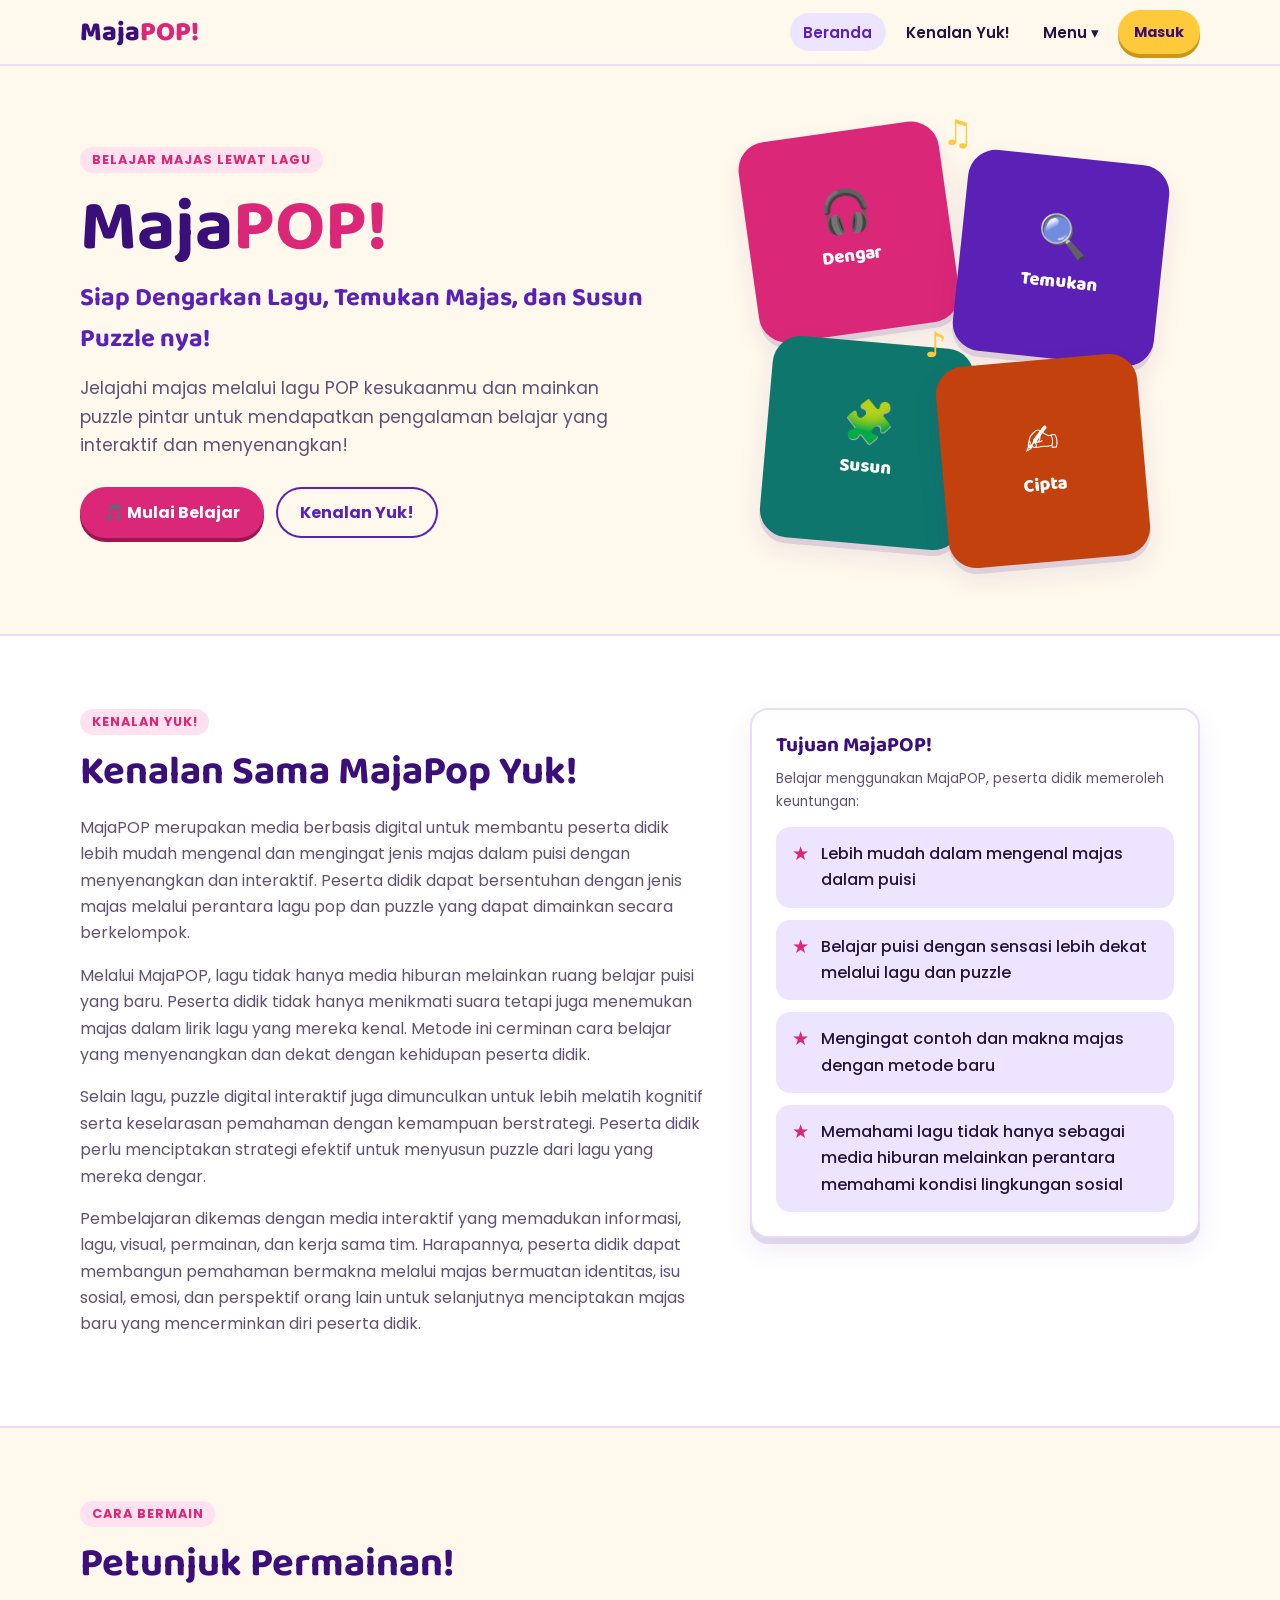
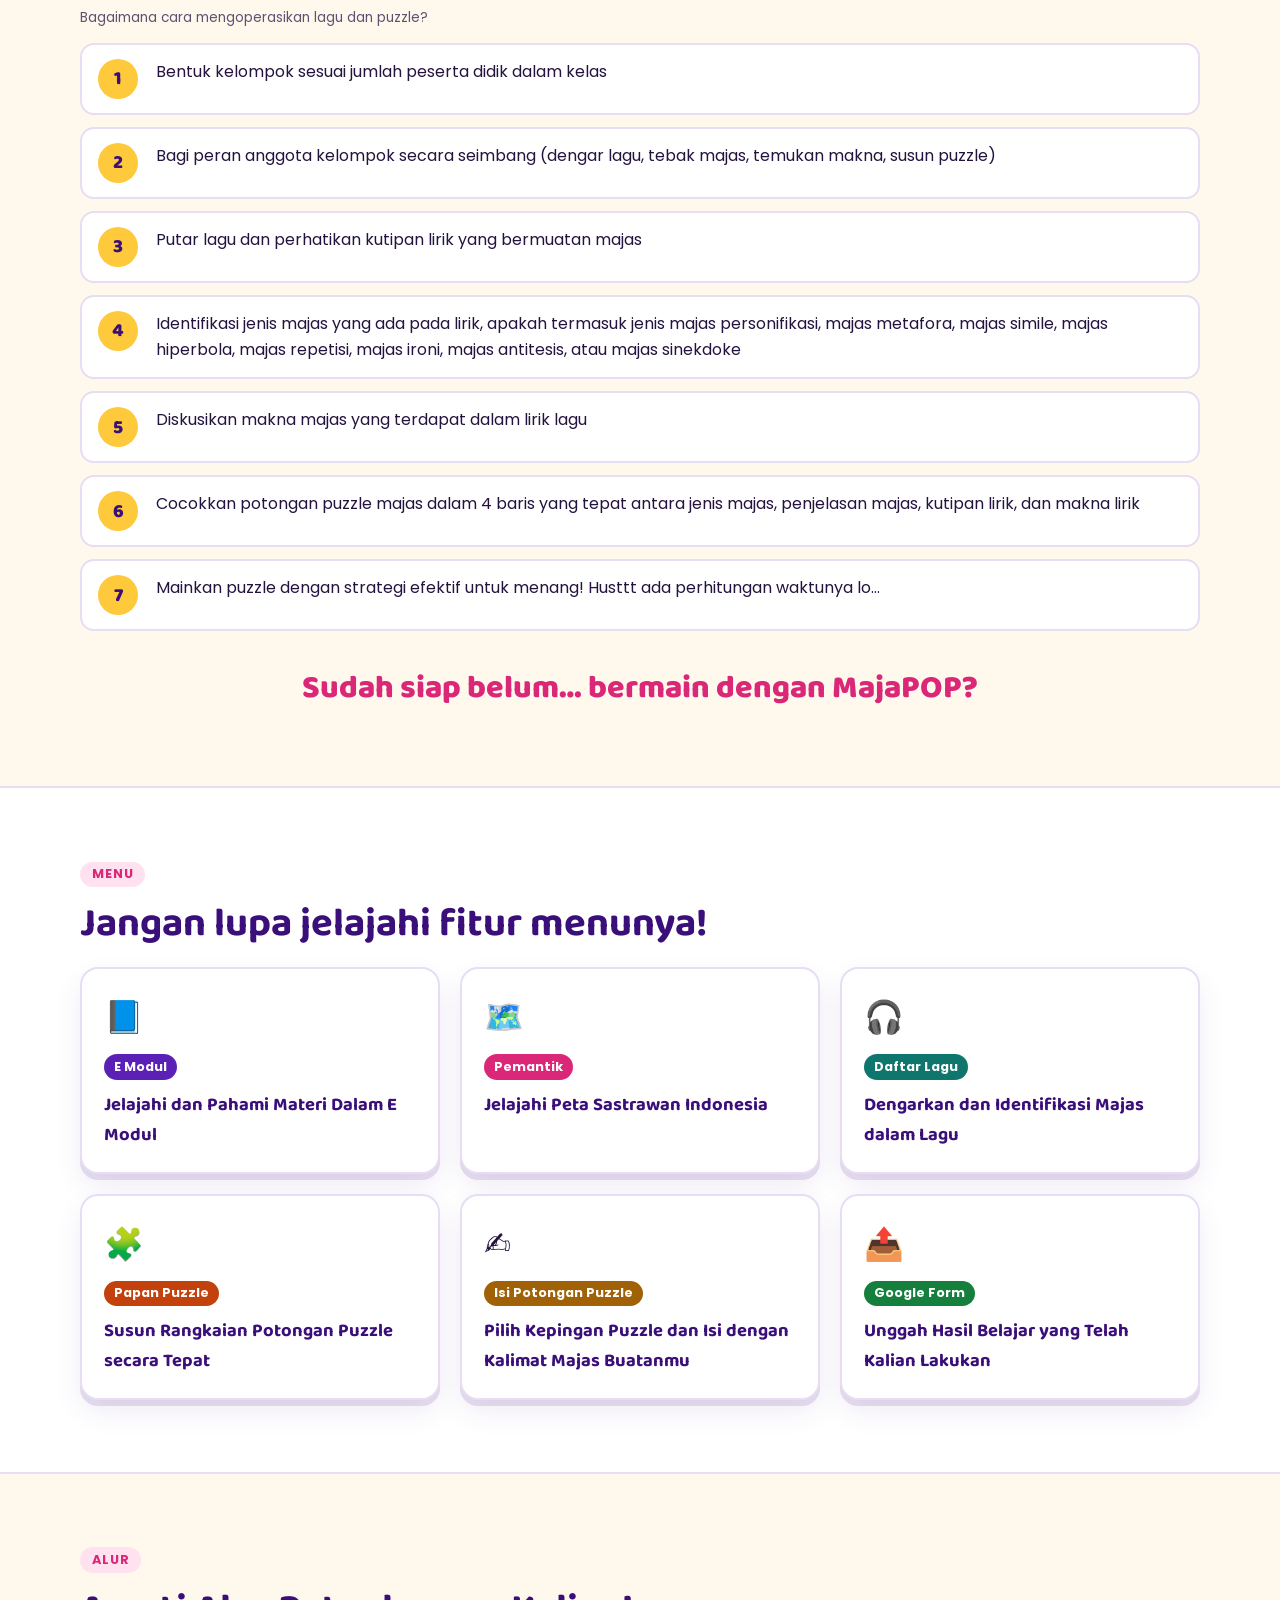
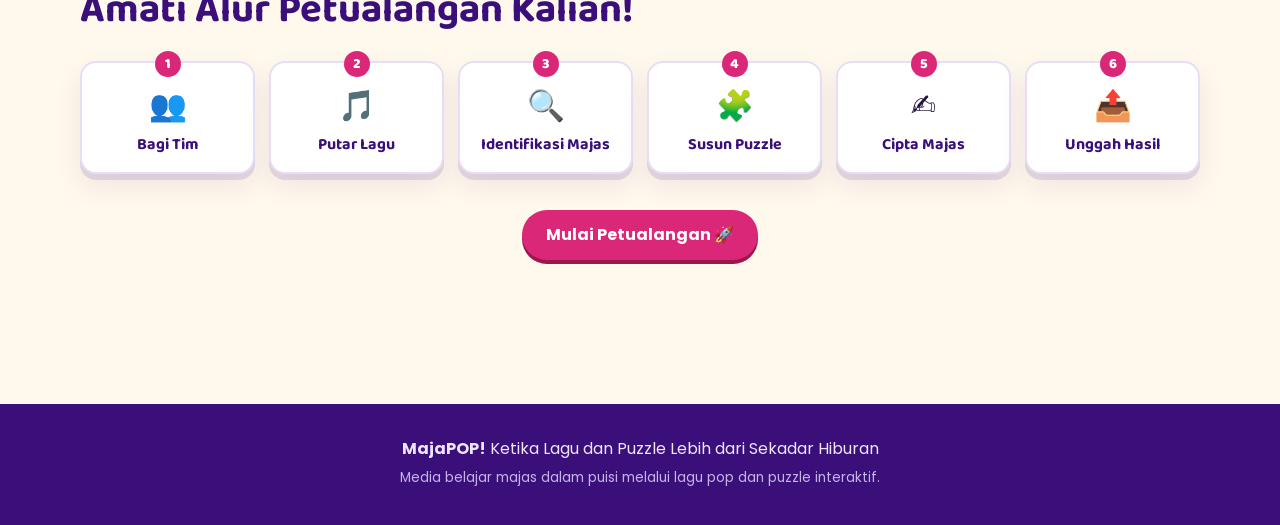
==== index.html @ e4c0ed16 "MajaPOP! – web pembelajaran majas Web statis untuk belajar majas lewat lagu pop dan puzzle: bagi tim" ====
<!doctype html>
<html lang="id">
<head>
  <meta charset="utf-8">
  <meta name="viewport" content="width=device-width, initial-scale=1, viewport-fit=cover">
  <link rel="icon" type="image/png" href="icons/icon-192.png">
  <link rel="manifest" href="manifest.webmanifest">
  <meta name="theme-color" content="#FFF8EC">
  <link rel="apple-touch-icon" href="icons/apple-touch-icon.png">
  <meta name="apple-mobile-web-app-capable" content="yes">
  <meta name="mobile-web-app-capable" content="yes">
  <meta name="apple-mobile-web-app-title" content="MajaPOP!">
  <title>MajaPOP! – Ketika Lagu dan Puzzle Lebih dari Sekadar Hiburan</title>
  <meta name="description" content="Jelajahi majas melalui lagu POP kesukaanmu dan mainkan puzzle pintar.">
  <link rel="preconnect" href="https://fonts.googleapis.com">
  <link rel="preconnect" href="https://fonts.gstatic.com" crossorigin>
  <link href="https://fonts.googleapis.com/css2?family=Baloo+2:wght@600;700;800&family=Poppins:ital,wght@0,400;0,500;0,600;0,700;1,500&display=swap" rel="stylesheet">
  <link rel="stylesheet" href="css/style.css">
</head>
<body>
  <header id="site-header"></header>

  <main>
    <!-- Beranda / hero -->
    <section class="hero">
      <div class="container hero-grid">
        <div>
          <span class="label-atas">Belajar Majas Lewat Lagu</span>
          <h1>Maja<span>POP!</span></h1>
          <p class="tagline">Siap Dengarkan Lagu, Temukan Majas, dan Susun Puzzle nya!</p>
          <p class="lead">Jelajahi majas melalui lagu POP kesukaanmu dan mainkan puzzle pintar untuk mendapatkan pengalaman belajar yang interaktif dan menyenangkan!</p>
          <div class="aksi">
            <a class="btn" href="masuk.html">🎵 Mulai Belajar</a>
            <a class="btn btn-garis" href="#kenalan">Kenalan Yuk!</a>
          </div>
        </div>
        <div class="hero-art" aria-hidden="true">
          <div class="keping k1"><div><b>🎧</b>Dengar</div></div>
          <div class="keping k2"><div><b>🔍</b>Temukan</div></div>
          <div class="keping k3"><div><b>🧩</b>Susun</div></div>
          <div class="keping k4"><div><b>✍️</b>Cipta</div></div>
          <span class="nada" style="top:44%;left:44%">♪</span>
          <span class="nada" style="top:-4%;left:48%;animation-delay:-2s">♫</span>
        </div>
      </div>
    </section>

    <!-- Kenalan -->
    <section class="bagian bagian-alt" id="kenalan">
      <div class="container kenalan-grid">
        <div class="kenalan-teks">
          <span class="label-atas">Kenalan Yuk!</span>
          <h2>Kenalan Sama MajaPop Yuk!</h2>
          <p>MajaPOP merupakan media berbasis digital untuk membantu peserta didik lebih mudah mengenal dan mengingat jenis majas dalam puisi dengan menyenangkan dan interaktif. Peserta didik dapat bersentuhan dengan jenis majas melalui perantara lagu pop dan puzzle yang dapat dimainkan secara berkelompok.</p>
          <p>Melalui MajaPOP, lagu tidak hanya media hiburan melainkan ruang belajar puisi yang baru. Peserta didik tidak hanya menikmati suara tetapi juga menemukan majas dalam lirik lagu yang mereka kenal. Metode ini cerminan cara belajar yang menyenangkan dan dekat dengan kehidupan peserta didik.</p>
          <p>Selain lagu, puzzle digital interaktif juga dimunculkan untuk lebih melatih kognitif serta keselarasan pemahaman dengan kemampuan berstrategi. Peserta didik perlu menciptakan strategi efektif untuk menyusun puzzle dari lagu yang mereka dengar.</p>
          <p>Pembelajaran dikemas dengan media interaktif yang memadukan informasi, lagu, visual, permainan, dan kerja sama tim. Harapannya, peserta didik dapat membangun pemahaman bermakna melalui majas bermuatan identitas, isu sosial, emosi, dan perspektif orang lain untuk selanjutnya menciptakan majas baru yang mencerminkan diri peserta didik.</p>
        </div>
        <div class="kartu">
          <h3>Tujuan MajaPOP!</h3>
          <p class="kecil">Belajar menggunakan MajaPOP, peserta didik memeroleh keuntungan:</p>
          <ul class="tujuan-list">
            <li>Lebih mudah dalam mengenal majas dalam puisi</li>
            <li>Belajar puisi dengan sensasi lebih dekat melalui lagu dan puzzle</li>
            <li>Mengingat contoh dan makna majas dengan metode baru</li>
            <li>Memahami lagu tidak hanya sebagai media hiburan melainkan perantara memahami kondisi lingkungan sosial</li>
          </ul>
        </div>
      </div>
    </section>

    <!-- Petunjuk -->
    <section class="bagian" id="petunjuk">
      <div class="container">
        <span class="label-atas">Cara Bermain</span>
        <h2>Petunjuk Permainan!</h2>
        <p class="kecil">Bagaimana cara mengoperasikan lagu dan puzzle?</p>
        <ol class="petunjuk-list">
          <li>Bentuk kelompok sesuai jumlah peserta didik dalam kelas</li>
          <li>Bagi peran anggota kelompok secara seimbang (dengar lagu, tebak majas, temukan makna, susun puzzle)</li>
          <li>Putar lagu dan perhatikan kutipan lirik yang bermuatan majas</li>
          <li>Identifikasi jenis majas yang ada pada lirik, apakah termasuk jenis majas personifikasi, majas metafora, majas simile, majas hiperbola, majas repetisi, majas ironi, majas antitesis, atau majas sinekdoke</li>
          <li>Diskusikan makna majas yang terdapat dalam lirik lagu</li>
          <li>Cocokkan potongan puzzle majas dalam 4 baris yang tepat antara jenis majas, penjelasan majas, kutipan lirik, dan makna lirik</li>
          <li>Mainkan puzzle dengan strategi efektif untuk menang! Husttt ada perhitungan waktunya lo…</li>
        </ol>
        <p class="ajakan">Sudah siap belum… bermain dengan MajaPOP?</p>
      </div>
    </section>

    <!-- Fitur menu -->
    <section class="bagian bagian-alt" id="fitur">
      <div class="container">
        <span class="label-atas">Menu</span>
        <h2>Jangan lupa jelajahi fitur menunya!</h2>
        <div class="fitur-grid" id="fitur-grid"></div>
      </div>
    </section>

    <!-- Alur -->
    <section class="bagian" id="alur">
      <div class="container">
        <span class="label-atas">Alur</span>
        <h2>Amati Alur Petualangan Kalian!</h2>
        <div class="alur" id="alur-grid" style="margin-top:28px"></div>
        <div class="aksi" style="justify-content:center;margin-top:36px">
          <a class="btn" href="masuk.html">Mulai Petualangan 🚀</a>
        </div>
      </div>
    </section>
  </main>

  <footer id="site-footer"></footer>

  <script src="js/data.js"></script>
  <script src="js/app.js"></script>
  <script>
    document.getElementById('fitur-grid').innerHTML = FITUR.map((f) => `
      <a class="fitur" href="${f.href}">
        <span class="ikon">${f.ikon}</span>
        <span class="nama">${esc(f.label)}</span>
        <span class="judul">${esc(f.judul)}</span>
      </a>`).join('');
    document.getElementById('alur-grid').innerHTML = LANGKAH.map((l) => `
      <a href="${l.href}"><span class="ikon">${l.ikon}</span><span class="nama">${esc(l.label)}</span></a>`).join('');
  </script>
</body>
</html>
---- css/style.css ----
/* ============================================================
   MajaPOP! — gaya tampilan
   ============================================================ */
:root {
  --ungu: #5B21B6;
  --ungu-tua: #3B0F7A;
  --ungu-muda: #EDE4FF;
  --pink: #DB2777;
  --pink-muda: #FFE1EF;
  --kuning: #FFC93C;
  --kuning-muda: #FFF4D2;
  --toska: #0F766E;
  --toska-muda: #D5F5F1;
  --oranye: #C2410C;
  --oranye-muda: #FFE6D8;
  --hijau: #15803D;
  --merah: #B91C1C;
  --bg: #FFF8EC;
  --kartu: #FFFFFF;
  --teks: #24133F;
  --teks-pudar: #5E5272;
  --garis: #E7DDF5;
  --radius: 18px;
  --bayangan: 0 6px 0 rgba(59, 15, 122, .12), 0 12px 28px rgba(59, 15, 122, .08);
  --font-judul: 'Baloo 2', system-ui, sans-serif;
  --font-isi: 'Poppins', system-ui, sans-serif;
}

* { box-sizing: border-box; }
[hidden] { display: none !important; }
html { scroll-behavior: smooth; scroll-padding-top: 80px; }
body {
  margin: 0;
  font-family: var(--font-isi);
  color: var(--teks);
  background: var(--bg);
  line-height: 1.65;
  -webkit-font-smoothing: antialiased;
  -webkit-tap-highlight-color: transparent;
  -webkit-text-size-adjust: 100%;
}
img { max-width: 100%; }
h1, h2, h3, h4 { font-family: var(--font-judul); line-height: 1.15; margin: 0 0 .5em; color: var(--ungu-tua); }
h1 { font-size: clamp(2.4rem, 7vw, 4.5rem); }
h2 { font-size: clamp(1.7rem, 4vw, 2.5rem); }
h3 { font-size: 1.3rem; }
p { margin: 0 0 1em; }
a { color: var(--ungu); }
.container { width: min(1120px, 100% - 32px); margin-inline: auto; }
.kecil { font-size: .85rem; color: var(--teks-pudar); }
.tengah { text-align: center; }
.sr-only { position: absolute; width: 1px; height: 1px; overflow: hidden; clip: rect(0 0 0 0); }

/* ---------- Tombol ---------- */
.btn {
  display: inline-flex; align-items: center; justify-content: center; gap: .5em;
  font: 700 1rem var(--font-isi);
  padding: .8em 1.5em;
  border-radius: 999px;
  border: 0;
  background: var(--pink);
  color: #fff;
  text-decoration: none;
  cursor: pointer;
  box-shadow: 0 4px 0 #9D174D;
  transition: transform .12s, box-shadow .12s, filter .12s;
}
@media (hover: hover) { .btn:hover { filter: brightness(1.06); transform: translateY(-1px); } }
.btn:active { transform: translateY(3px); box-shadow: 0 1px 0 #9D174D; }
.btn:disabled { opacity: .5; cursor: not-allowed; transform: none; }
.btn-kecil { padding: .45em 1.1em; font-size: .9rem; min-height: 44px; }
.btn-kuning { background: var(--kuning); color: var(--ungu-tua); box-shadow: 0 4px 0 #C9951A; }
.btn-ungu { background: var(--ungu); box-shadow: 0 4px 0 var(--ungu-tua); }
.btn-toska { background: var(--toska); box-shadow: 0 4px 0 #0B4F4A; }
.btn-garis { background: transparent; color: var(--ungu); box-shadow: inset 0 0 0 2px var(--ungu); }
.btn-garis:active { box-shadow: inset 0 0 0 2px var(--ungu); }
.aksi { display: flex; flex-wrap: wrap; gap: 12px; align-items: center; }

/* ---------- Header ---------- */
.site-header {
  position: sticky; top: 0; z-index: 50;
  background: rgba(255, 248, 236, .92);
  backdrop-filter: blur(8px);
  border-bottom: 2px solid var(--garis);
}
.nav { display: flex; align-items: center; justify-content: space-between; min-height: 64px; gap: 16px; }
.brand { font: 800 1.7rem var(--font-judul); color: var(--ungu-tua); text-decoration: none; min-height: 44px; display: inline-flex; align-items: center; }
.brand span { color: var(--pink); }
.nav-links { display: flex; align-items: center; gap: 6px; }
.nav-links > a:not(.btn), .dropdown-btn {
  font: 600 .95rem var(--font-isi); color: var(--teks); text-decoration: none;
  padding: .5em .9em; border-radius: 999px; background: none; border: 0; cursor: pointer;
}
.nav-links > a.aktif { background: var(--ungu-muda); color: var(--ungu); }
@media (hover: hover) { .nav-links > a:not(.btn):hover, .dropdown-btn:hover { background: var(--ungu-muda); color: var(--ungu); } }
.nav-toggle { display: none; font-size: 1.5rem; background: none; border: 0; cursor: pointer; color: var(--ungu-tua); }
.dropdown { position: relative; }
.dropdown-menu {
  display: none; position: absolute; right: 0; top: calc(100% + 8px);
  background: var(--kartu); border-radius: 14px; box-shadow: var(--bayangan);
  min-width: 240px; padding: 8px; border: 2px solid var(--garis);
}
.dropdown.buka .dropdown-menu { display: block; }
.dropdown-menu a { display: block; padding: .55em .8em; border-radius: 10px; text-decoration: none; color: var(--teks); font-weight: 500; }
.dropdown-menu a:hover, .dropdown-menu a.aktif { background: var(--ungu-muda); color: var(--ungu); }

@media (max-width: 760px) {
  /* backdrop-filter membuat panel menu (position: fixed) terkurung di dalam header, jadi dimatikan di HP. */
  .site-header { backdrop-filter: none; background: var(--bg); }
  .nav { min-height: 56px; }
  .brand { font-size: 1.5rem; }
  .nav-toggle { display: grid; place-items: center; width: 48px; height: 48px; margin-right: -8px; }
  /* Menu HP: panel penuh di bawah header, semua fitur langsung terlihat. */
  .nav-links {
    display: none; position: fixed; left: 0; right: 0; top: 56px; bottom: 0; overflow-y: auto;
    flex-direction: column; align-items: stretch; gap: 4px;
    background: var(--bg); padding: 12px 16px calc(24px + env(safe-area-inset-bottom));
    border-top: 2px solid var(--garis); overscroll-behavior: contain;
  }
  .nav-links.buka { display: flex; }
  .nav-links > a:not(.btn) { min-height: 48px; display: flex; align-items: center; font-size: 1.05rem; border-radius: 14px; }
  .nav-links > .btn { min-height: 52px; margin-top: 8px; font-size: 1rem; }
  .dropdown-btn { display: none; }
  .dropdown-menu {
    display: block; position: static; box-shadow: none; border: 0; padding: 8px 0 0; min-width: 0; background: none;
  }
  .dropdown-menu::before {
    content: 'Menu'; display: block; padding: 4px 4px 8px; font: 700 .75rem var(--font-isi);
    letter-spacing: .08em; text-transform: uppercase; color: var(--pink);
  }
  .dropdown-menu a {
    min-height: 52px; display: flex; align-items: center; gap: 10px; margin-bottom: 6px;
    background: var(--kartu); border: 2px solid var(--garis); border-radius: 14px; padding: 0 14px;
  }
}

/* ---------- Bagian umum ---------- */
main { min-height: 60vh; }
.bagian { padding: 72px 0; }
.bagian-alt { background: var(--kartu); border-block: 2px solid var(--garis); }
.label-atas {
  display: inline-block; font: 700 .8rem var(--font-isi); letter-spacing: .08em; text-transform: uppercase;
  color: var(--pink); background: var(--pink-muda); padding: .3em .9em; border-radius: 999px; margin-bottom: 14px;
}
.kartu {
  background: var(--kartu); border-radius: var(--radius); padding: 24px;
  box-shadow: var(--bayangan); border: 2px solid var(--garis);
}
.halaman-judul { padding: 40px 0 8px; }
.halaman-judul p { color: var(--teks-pudar); max-width: 70ch; }
.banner {
  display: flex; flex-wrap: wrap; gap: 12px; align-items: center; justify-content: space-between;
  background: var(--kuning-muda); border: 2px solid var(--kuning); border-radius: 14px;
  padding: 14px 18px; margin: 16px 0; font-weight: 500;
}

/* ---------- Hero ---------- */
.hero { padding: 56px 0 72px; overflow: hidden; }
.hero-grid { display: grid; grid-template-columns: 1.15fr 1fr; gap: 48px; align-items: center; }
.hero h1 { margin-bottom: .1em; }
.hero h1 span { color: var(--pink); }
.hero .tagline { font: 700 clamp(1.2rem, 2.6vw, 1.6rem) var(--font-judul); color: var(--ungu); margin-bottom: .6em; }
.hero p.lead { font-size: 1.08rem; color: var(--teks-pudar); max-width: 52ch; margin-bottom: 1.6em; }
.hero-art { position: relative; aspect-ratio: 1; max-width: 440px; justify-self: center; width: 100%; }
.hero-art .keping {
  position: absolute; width: 46%; aspect-ratio: 1; border-radius: 28px;
  display: grid; place-items: center; text-align: center;
  font: 800 1.15rem var(--font-judul); color: #fff; box-shadow: var(--bayangan);
  animation: melayang 6s ease-in-out infinite;
}
.hero-art .keping b { display: block; font-size: 2.6rem; line-height: 1; margin-bottom: 6px; }
.hero-art .k1 { top: 2%; left: 4%; background: var(--pink); transform: rotate(-8deg); }
.hero-art .k2 { top: 8%; right: 2%; background: var(--ungu); transform: rotate(6deg); animation-delay: -1.5s; }
.hero-art .k3 { bottom: 4%; left: 8%; background: var(--toska); transform: rotate(5deg); animation-delay: -3s; }
.hero-art .k4 { bottom: 0; right: 6%; background: var(--oranye); transform: rotate(-5deg); animation-delay: -4.5s; }
.hero-art .nada { position: absolute; font-size: 2.2rem; color: var(--kuning); animation: melayang 4s ease-in-out infinite; }
@keyframes melayang { 50% { translate: 0 -10px; } }
@media (prefers-reduced-motion: reduce) { .hero-art .keping, .hero-art .nada { animation: none; } }
@media (max-width: 860px) {
  .hero-grid { grid-template-columns: 1fr; gap: 20px; }
  .hero-art { max-width: 260px; order: -1; }
}

/* ---------- Kenalan & tujuan ---------- */
.kenalan-grid { display: grid; grid-template-columns: 1.4fr 1fr; gap: 40px; align-items: start; }
.kenalan-teks p { color: var(--teks-pudar); }
.tujuan-list { list-style: none; padding: 0; margin: 0; display: grid; gap: 12px; }
.tujuan-list li {
  display: flex; gap: 12px; align-items: flex-start; background: var(--ungu-muda);
  padding: 14px 16px; border-radius: 14px; font-weight: 500;
}
.tujuan-list li::before { content: '★'; color: var(--pink); font-size: 1.2rem; line-height: 1.4; }
@media (max-width: 860px) { .kenalan-grid { grid-template-columns: 1fr; } }

/* ---------- Petunjuk ---------- */
.petunjuk-list { counter-reset: p; list-style: none; padding: 0; margin: 0 0 24px; display: grid; gap: 12px; }
.petunjuk-list li {
  counter-increment: p; display: grid; grid-template-columns: 44px 1fr; gap: 14px; align-items: start;
  background: var(--kartu); border: 2px solid var(--garis); border-radius: 14px; padding: 14px 16px;
}
.petunjuk-list li::before {
  content: counter(p); display: grid; place-items: center; width: 40px; height: 40px; border-radius: 50%;
  background: var(--kuning); color: var(--ungu-tua); font: 800 1.2rem var(--font-judul);
}
.ajakan { font: 800 clamp(1.4rem, 3vw, 2rem) var(--font-judul); color: var(--pink); text-align: center; margin: 32px 0 0; }

/* ---------- Kartu fitur ---------- */
.fitur-grid { display: grid; grid-template-columns: repeat(3, 1fr); gap: 20px; }
.fitur {
  display: flex; flex-direction: column; gap: 10px; text-decoration: none; color: var(--teks);
  background: var(--kartu); border: 2px solid var(--garis); border-radius: var(--radius); padding: 22px;
  box-shadow: var(--bayangan); transition: transform .15s;
}
@media (hover: hover) { .fitur:hover { transform: translateY(-4px); } }
.fitur:active { transform: scale(.98); }
.fitur .ikon { font-size: 2rem; }
.fitur .nama { align-self: flex-start; font: 700 .8rem var(--font-isi); padding: .3em .8em; border-radius: 999px; background: var(--ungu); color: #fff; }
.fitur .judul { font: 700 1.15rem var(--font-judul); color: var(--ungu-tua); }
.fitur:nth-child(6n+2) .nama { background: var(--pink); }
.fitur:nth-child(6n+3) .nama { background: var(--toska); }
.fitur:nth-child(6n+4) .nama { background: var(--oranye); }
.fitur:nth-child(6n+5) .nama { background: #A16207; }
.fitur:nth-child(6n+6) .nama { background: var(--hijau); }
@media (max-width: 860px) { .fitur-grid { grid-template-columns: 1fr 1fr; } }
@media (max-width: 520px) { .fitur-grid { grid-template-columns: 1fr; } }

/* ---------- Alur petualangan ---------- */
.alur { display: grid; grid-template-columns: repeat(6, 1fr); gap: 14px; counter-reset: a; }
.alur a {
  counter-increment: a; position: relative; text-decoration: none; color: var(--teks);
  background: var(--kartu); border: 2px solid var(--garis); border-radius: 16px; padding: 18px 12px 14px;
  text-align: center; box-shadow: var(--bayangan); transition: transform .15s;
}
@media (hover: hover) { .alur a:hover { transform: translateY(-4px); } }
.alur a:active { transform: scale(.97); }
.alur a::before {
  content: counter(a); position: absolute; top: -12px; left: 50%; translate: -50% 0;
  width: 26px; height: 26px; border-radius: 50%; background: var(--pink); color: #fff;
  font: 800 .9rem/26px var(--font-judul);
}
.alur .ikon { font-size: 1.9rem; display: block; }
.alur .nama { font: 700 1rem var(--font-judul); color: var(--ungu-tua); }
@media (max-width: 860px) { .alur { grid-template-columns: repeat(3, 1fr); row-gap: 26px; } }
@media (max-width: 420px) { .alur { grid-template-columns: repeat(2, 1fr); } }

/* ---------- Stepper ---------- */
.stepper {
  position: relative; display: flex; align-items: center; gap: 4px; overflow-x: auto; padding: 14px 4px 10px;
  scrollbar-width: thin;
}
.step {
  display: flex; align-items: center; gap: 8px; flex: none; text-decoration: none; color: var(--teks);
  padding: 6px 12px 6px 6px; border-radius: 999px; background: var(--kartu); border: 2px solid var(--garis);
  font-size: .85rem; font-weight: 600;
}
.step-ikon { display: grid; place-items: center; width: 30px; height: 30px; border-radius: 50%; background: var(--ungu-muda); font-size: .95rem; }
.step.selesai .step-ikon { background: var(--hijau); color: #fff; font-weight: 800; }
.step.aktif { border-color: var(--pink); background: var(--pink-muda); }
.step.terkunci { opacity: .55; }
.step-garis { flex: 1 0 12px; height: 3px; background: var(--garis); border-radius: 3px; min-width: 12px; }

/* ---------- Formulir ---------- */
label { font-weight: 600; display: block; margin-bottom: 6px; }
input[type=text], textarea, select {
  width: 100%; font: 500 1rem var(--font-isi); color: var(--teks);
  padding: .7em .9em; border-radius: 12px; border: 2px solid var(--garis); background: #fff;
}
input[type=text]:focus, textarea:focus, select:focus { outline: 3px solid var(--kuning); border-color: var(--ungu); }
textarea { min-height: 96px; resize: vertical; }
.field { margin-bottom: 18px; }
.dua-kolom { display: grid; grid-template-columns: 1fr 1fr; gap: 16px; }
@media (max-width: 640px) { .dua-kolom { grid-template-columns: 1fr; } }
.anggota-baris { display: flex; gap: 8px; margin-bottom: 8px; }
.btn-hapus { flex: none; width: 44px; border-radius: 12px; border: 2px solid var(--garis); background: #fff; cursor: pointer; font-size: 1.1rem; }
.peran-grid { display: grid; grid-template-columns: 1fr 1fr; gap: 14px; }
.peran-kartu { background: var(--ungu-muda); padding: 14px; border-radius: 14px; }
.peran-kartu label { font-family: var(--font-judul); font-size: 1.1rem; color: var(--ungu-tua); }
@media (max-width: 640px) { .peran-grid { grid-template-columns: 1fr; } }

/* ---------- E Modul ---------- */
.modul-list { display: grid; gap: 14px; }
.modul-item { background: var(--kartu); border: 2px solid var(--garis); border-radius: var(--radius); overflow: hidden; }
.modul-item summary {
  list-style: none; cursor: pointer; display: flex; align-items: center; gap: 14px;
  padding: 16px 20px; font: 700 1.25rem var(--font-judul); color: var(--ungu-tua);
}
.modul-item summary::-webkit-details-marker { display: none; }
.modul-item summary::after { content: '+'; margin-left: auto; font-size: 1.6rem; color: var(--pink); }
.modul-item[open] summary::after { content: '–'; }
.modul-item .no { display: grid; place-items: center; width: 38px; height: 38px; border-radius: 12px; background: var(--kuning); flex: none; }
.modul-isi { padding: 0 20px 20px; display: grid; gap: 12px; }
.modul-isi .kotak { border-radius: 12px; padding: 12px 14px; }
.kotak-ungu { background: var(--ungu-muda); }
.kotak-pink { background: var(--pink-muda); }
.kotak-toska { background: var(--toska-muda); }
.kotak-kuning { background: var(--kuning-muda); }
.kotak strong { display: block; font-family: var(--font-judul); font-size: 1rem; color: var(--ungu-tua); }

/* ---------- Pemantik / peta ---------- */
.pemantik-list { display: grid; grid-template-columns: 1fr 1fr; gap: 14px; list-style: none; padding: 0; margin: 0; }
.pemantik-list li { background: var(--kartu); border: 2px solid var(--garis); border-radius: 14px; padding: 16px 16px 16px 56px; position: relative; font-weight: 500; }
.pemantik-list li::before { content: '💬'; position: absolute; left: 16px; top: 14px; font-size: 1.4rem; }
@media (max-width: 640px) { .pemantik-list { grid-template-columns: 1fr; } }
#peta { height: 460px; border-radius: var(--radius); border: 2px solid var(--garis); z-index: 0; }
.peta-wrap { display: grid; grid-template-columns: 2fr 1fr; gap: 20px; }
.sastrawan-list { display: grid; gap: 8px; max-height: 460px; overflow-y: auto; padding-right: 4px; }
.sastrawan-list button {
  text-align: left; background: var(--kartu); border: 2px solid var(--garis); border-radius: 12px;
  padding: 10px 12px; cursor: pointer; font: 500 .9rem var(--font-isi); color: var(--teks);
}
.sastrawan-list button.aktif { border-color: var(--pink); background: var(--pink-muda); }
@media (hover: hover) { .sastrawan-list button:hover { border-color: var(--pink); background: var(--pink-muda); } }
.sastrawan-list strong { display: block; font-family: var(--font-judul); color: var(--ungu-tua); font-size: 1.05rem; }
@media (max-width: 860px) { .peta-wrap { grid-template-columns: 1fr; } #peta { height: 340px; } .sastrawan-list { max-height: 300px; } }

/* ---------- Lagu ---------- */
.lagu-grid { display: grid; grid-template-columns: repeat(4, 1fr); gap: 14px; }
.lagu-kartu {
  text-align: left; cursor: pointer; background: var(--kartu); border: 2px solid var(--garis); border-radius: 16px;
  padding: 16px; font: inherit; color: var(--teks); display: flex; flex-direction: column; gap: 4px; position: relative;
  transition: transform .15s;
}
@media (hover: hover) { .lagu-kartu:hover { transform: translateY(-3px); } }
.lagu-kartu.aktif { border-color: var(--pink); box-shadow: 0 0 0 3px var(--pink-muda); }
.lagu-kartu .judul { font: 700 1.1rem var(--font-judul); color: var(--ungu-tua); }
.lagu-kartu .penyanyi { font-size: .85rem; color: var(--teks-pudar); }
.lagu-kartu .status { position: absolute; top: 10px; right: 12px; font-size: 1.1rem; }
@media (max-width: 960px) { .lagu-grid { grid-template-columns: repeat(2, 1fr); } }
@media (max-width: 420px) { .lagu-grid { grid-template-columns: 1fr; } }
.player { aspect-ratio: 16/9; width: 100%; border: 0; border-radius: 14px; background: #000; }
.player-kosong {
  display: grid; place-items: center; gap: 10px; text-align: center; aspect-ratio: 16/9; border-radius: 14px;
  background: linear-gradient(135deg, var(--ungu), var(--pink)); color: #fff; padding: 20px;
}
.player-kosong .besar { font-size: 3rem; line-height: 1; }
.detail-grid { display: grid; grid-template-columns: 1fr 1fr; gap: 24px; align-items: start; }
@media (max-width: 860px) { .detail-grid { grid-template-columns: 1fr; } }
.kutipan {
  font: 700 1.3rem/1.45 var(--font-judul); color: var(--ungu-tua); background: var(--kuning-muda);
  border-left: 6px solid var(--kuning); padding: 16px 18px; border-radius: 0 14px 14px 0; margin: 0 0 18px;
}
.pilihan-grid { display: grid; grid-template-columns: repeat(2, 1fr); gap: 10px; }
.pilihan {
  font: 600 .95rem var(--font-isi); padding: .75em; border-radius: 12px; cursor: pointer; min-height: 48px;
  background: #fff; border: 2px solid var(--garis); color: var(--teks);
}
@media (hover: hover) { .pilihan:hover:not(:disabled) { border-color: var(--ungu); background: var(--ungu-muda); } }
.pilihan:active:not(:disabled) { background: var(--ungu-muda); }
.pilihan.benar { background: var(--hijau); border-color: var(--hijau); color: #fff; }
.pilihan.salah { background: #FDE2E2; border-color: var(--merah); color: var(--merah); animation: goyang .35s; }
@keyframes goyang { 25% { translate: -5px 0; } 75% { translate: 5px 0; } }
.umpan { border-radius: 12px; padding: 12px 14px; margin-top: 14px; font-weight: 500; }
.umpan.benar { background: #DCFCE7; color: #14532D; }
.umpan.salah { background: #FDE2E2; color: #7F1D1D; }
.progres-bar { height: 12px; background: var(--garis); border-radius: 999px; overflow: hidden; }
.progres-bar span { display: block; height: 100%; background: linear-gradient(90deg, var(--pink), var(--kuning)); border-radius: 999px; transition: width .3s; }

/* ---------- Kepingan puzzle ---------- */
.keping-puzzle {
  --c: var(--ungu);
  position: relative; background: var(--c); color: #fff;
  border-radius: 12px; padding: 10px 16px 10px 20px; min-height: 64px;
  display: flex; align-items: center; font-size: .85rem; font-weight: 500; line-height: 1.4;
  cursor: grab; user-select: none; -webkit-user-select: none; -webkit-touch-callout: none; touch-action: none;
  box-shadow: 0 3px 0 rgba(0, 0, 0, .18);
}
.keping-puzzle::after {
  content: ''; position: absolute; right: -9px; top: 50%; width: 18px; height: 18px; border-radius: 50%;
  background: var(--c); transform: translateY(-50%); z-index: 1;
}
.keping-puzzle::before {
  content: ''; position: absolute; left: -9px; top: 50%; width: 18px; height: 18px; border-radius: 50%;
  background: var(--notch, var(--bg)); transform: translateY(-50%);
}
.keping-puzzle[data-tipe=jenis] { --c: var(--pink); font: 800 1.15rem var(--font-judul); }
.keping-puzzle[data-tipe=penjelasan] { --c: var(--ungu); }
.keping-puzzle[data-tipe=kutipan] { --c: var(--toska); font-style: italic; }
.keping-puzzle[data-tipe=makna] { --c: var(--oranye); }
.keping-puzzle.dipilih { outline: 4px solid var(--kuning); outline-offset: 2px; }
.keping-puzzle.diseret { opacity: .3; }
.keping-puzzle.terkunci { cursor: default; box-shadow: 0 0 0 3px var(--hijau); }
.keping-puzzle.terkunci::after { background: var(--c); }
.keping-puzzle.hantu { position: fixed; z-index: 1000; pointer-events: none; opacity: .95; rotate: 2deg; box-shadow: 0 16px 30px rgba(0, 0, 0, .25); }

.puzzle-info { display: flex; flex-wrap: wrap; gap: 12px; align-items: center; justify-content: space-between; margin-bottom: 16px; }
.waktu {
  font: 800 1.8rem var(--font-judul); color: var(--ungu-tua); background: var(--kartu);
  border: 2px solid var(--garis); border-radius: 14px; padding: 2px 18px; min-width: 120px; text-align: center;
}
.waktu.kritis { color: #fff; background: var(--merah); border-color: var(--merah); }
.hitung-ikon { display: none; }
#info-peran { display: block; }
.papan { display: grid; gap: 14px; }
.papan-baris {
  display: grid; grid-template-columns: repeat(4, 1fr); gap: 22px; padding: 12px 18px;
  background: var(--ungu-muda); border-radius: 16px; --notch: var(--ungu-muda);
}
.papan-kepala { display: grid; grid-template-columns: repeat(4, 1fr); gap: 22px; padding: 0 18px; }
.papan-kepala span { font: 700 .85rem var(--font-isi); text-transform: uppercase; letter-spacing: .05em; color: var(--teks-pudar); }
.slot {
  min-height: 72px; border-radius: 12px; border: 2px dashed #B9A6DA; display: flex; align-items: stretch;
  position: relative; transition: background .15s, border-color .15s;
}
.slot:empty::before {
  content: attr(data-label); margin: auto; font-size: .8rem; font-weight: 600; color: #8C7AAE; text-align: center; padding: 6px;
}
.slot > .keping-puzzle { flex: 1; }
.slot.sorot { background: #fff; border-color: var(--pink); }
.slot.tolak { animation: goyang .35s; border-color: var(--merah); }
/* Kotak yang cocok untuk kepingan terpilih menyala. */
.slot.cocok { border-color: var(--kuning); border-style: solid; background: var(--kuning-muda); animation: denyut 1.2s ease-in-out infinite; }
@keyframes denyut { 50% { box-shadow: 0 0 0 4px rgba(255, 201, 60, .45); } }
@media (prefers-reduced-motion: reduce) { .slot.cocok { animation: none; } }
.papan-baris::before { content: attr(data-baris); display: none; }

.baki-wrap { margin-top: 12px; }
.baki-atas { display: flex; flex-wrap: wrap; gap: 8px; align-items: center; justify-content: space-between; }
.baki-tab { display: flex; gap: 6px; overflow-x: auto; scrollbar-width: none; padding: 2px; }
.baki-tab::-webkit-scrollbar { display: none; }
.tab {
  --c: var(--ungu-tua);
  flex: none; display: inline-flex; align-items: center; gap: 6px; min-height: 40px; padding: 0 12px;
  border-radius: 999px; border: 2px solid var(--garis); background: #fff; color: var(--teks);
  font: 600 .82rem var(--font-isi); cursor: pointer;
}
.tab::before { content: ''; width: 10px; height: 10px; border-radius: 50%; background: var(--c); }
.tab[data-tab=semua]::before { display: none; }
.tab b { font-size: .75rem; background: var(--ungu-muda); color: var(--ungu-tua); border-radius: 999px; padding: 0 7px; }
.tab.aktif { background: var(--c); border-color: var(--c); color: #fff; }
.tab.aktif b { background: rgba(255, 255, 255, .25); color: #fff; }
.tab[data-tab=jenis] { --c: var(--pink); }
.tab[data-tab=penjelasan] { --c: var(--ungu); }
.tab[data-tab=kutipan] { --c: var(--toska); }
.tab[data-tab=makna] { --c: var(--oranye); }
.tab.kosong:not(.aktif) { opacity: .45; }
.baki-kembali { white-space: nowrap; }

.baki {
  margin-top: 10px; padding: 18px 22px; border-radius: 16px; background: var(--kartu); border: 2px solid var(--garis);
  display: grid; grid-template-columns: repeat(auto-fill, minmax(200px, 1fr)); gap: 14px 24px; min-height: 100px;
  --notch: var(--kartu);
}
.baki.sorot { border-color: var(--pink); }
.baki[data-tab-aktif=jenis] > .keping-puzzle:not([data-tipe=jenis]),
.baki[data-tab-aktif=penjelasan] > .keping-puzzle:not([data-tipe=penjelasan]),
.baki[data-tab-aktif=kutipan] > .keping-puzzle:not([data-tipe=kutipan]),
.baki[data-tab-aktif=makna] > .keping-puzzle:not([data-tipe=makna]) { display: none; }
.baki:empty::before {
  content: 'Semua kepingan sudah di papan. Tekan "Periksa"!';
  grid-column: 1 / -1; text-align: center; color: var(--teks-pudar); align-self: center;
}

@media (max-width: 760px) {
  .papan-kepala, .legenda.puzzle-legenda { display: none; }
  .papan { gap: 12px; }
  .papan-baris { grid-template-columns: 1fr; gap: 10px; padding: 10px 16px 14px 18px; }
  .papan-baris::before { display: block; font: 800 .95rem var(--font-judul); color: var(--ungu); margin-left: -2px; }
  .slot { min-height: 56px; }
  .slot > .keping-puzzle { min-height: 52px; font-size: .82rem; }
  .keping-puzzle[data-tipe=jenis] { font-size: 1.05rem; }

  /* Selama bermain: bilah waktu menempel di atas, baki menempel di bawah. */
  body.bermain .halaman-judul { padding-top: 12px; }
  body.bermain .halaman-judul p { display: none; }
  body.bermain .site-footer { display: none; }
  body.bermain main { padding-bottom: calc(var(--tinggi-baki, 240px) + 20px); }
  body.bermain .puzzle-info {
    position: sticky; top: 56px; z-index: 30; margin: 0 -16px 12px; padding: 8px 16px;
    background: rgba(255, 248, 236, .96); backdrop-filter: blur(6px); border-bottom: 2px solid var(--garis);
    flex-wrap: nowrap; gap: 8px;
  }
  body.bermain .puzzle-info .aksi { flex-wrap: nowrap; gap: 8px; }
  body.bermain .puzzle-info .btn { padding: .5em .85em; min-height: 44px; font-size: .9rem; white-space: nowrap; }
  body.bermain .waktu { font-size: 1.35rem; min-width: 0; padding: 2px 10px; }
  body.bermain .hitung { font: 800 1.1rem var(--font-judul); color: var(--hijau); white-space: nowrap; }
  body.bermain .hitung-ikon { display: inline; }
  body.bermain .label-benar, body.bermain #info-peran { display: none; }
  body.bermain .judul-baki { display: none; }
  body.bermain .baki-wrap {
    position: fixed; left: 0; right: 0; bottom: 0; z-index: 40; margin: 0;
    background: #fff; border-radius: 20px 20px 0 0; box-shadow: 0 -10px 28px rgba(59, 15, 122, .18);
    padding: 6px 0 env(safe-area-inset-bottom);
  }
  body.bermain .baki-wrap::before {
    content: ''; display: block; width: 40px; height: 4px; border-radius: 4px; background: var(--garis); margin: 0 auto 6px;
  }
  body.bermain .baki-atas { padding: 0 12px; flex-wrap: nowrap; }
  body.bermain .tab { min-height: 44px; }
  body.bermain .tab[data-tab=semua] { display: none; }
  body.bermain .baki {
    display: flex; align-items: flex-start; gap: 22px; overflow-x: auto; overflow-y: auto; overscroll-behavior: contain;
    scroll-snap-type: x mandatory; max-height: 34vh; min-height: 0; margin: 6px 0 0; padding: 8px 28px 12px;
    border: 0; border-radius: 0; --notch: #fff; scrollbar-width: none;
  }
  body.bermain .baki::-webkit-scrollbar { display: none; }
  body.bermain .baki > .keping-puzzle { flex: 0 0 76vw; max-width: 320px; scroll-snap-align: center; touch-action: pan-x; }
  body.bermain .baki:empty::before { width: 100%; padding: 14px 0; }
  body.bermain .slot > .keping-puzzle { touch-action: pan-y; }
  body.bermain .baki-kembali { position: absolute; left: 50%; translate: -50% 0; top: -56px; box-shadow: var(--bayangan); background: #fff; }
}
.legenda { display: flex; flex-wrap: wrap; gap: 8px 16px; font-size: .85rem; margin: 10px 0 0; }
.legenda span::before { content: ''; display: inline-block; width: 12px; height: 12px; border-radius: 4px; margin-right: 6px; vertical-align: -1px; background: var(--c); }

/* ---------- Modal hasil ---------- */
.modal { position: fixed; inset: 0; z-index: 900; background: rgba(36, 19, 63, .55); display: none; place-items: center; padding: 16px; }
.modal.buka { display: grid; }
.modal-isi { background: var(--kartu); border-radius: 22px; padding: 28px; max-width: 460px; width: 100%; text-align: center; box-shadow: var(--bayangan); }
.modal-isi .besar { font-size: 3.4rem; line-height: 1; }
.skor-angka { font: 800 3rem var(--font-judul); color: var(--pink); line-height: 1.1; }
.statistik { display: grid; grid-template-columns: repeat(3, 1fr); gap: 10px; margin: 16px 0 22px; }
.statistik div { background: var(--ungu-muda); border-radius: 12px; padding: 10px 6px; }
.statistik b { display: block; font: 800 1.4rem var(--font-judul); color: var(--ungu-tua); }
.statistik small { font-size: .75rem; color: var(--teks-pudar); }
.modal .aksi { justify-content: center; }

/* ---------- Cipta majas ---------- */
.pilih-keping { display: grid; grid-template-columns: repeat(4, 1fr); gap: 14px 26px; --notch: var(--bg); }
.pilih-keping .keping-puzzle { cursor: pointer; justify-content: center; border: 0; text-align: center; }
.pilih-keping .keping-puzzle:not(.dipilih) { filter: saturate(.75); }
@media (max-width: 760px) { .pilih-keping { grid-template-columns: 1fr 1fr; } }
.ciptaan-list { display: grid; gap: 14px; --notch: var(--kartu); }
.ciptaan { display: grid; grid-template-columns: 170px 1fr auto; gap: 22px; align-items: stretch; }
.ciptaan .keping-puzzle { cursor: default; }
.ciptaan .kalimat { --c: var(--ungu); }
@media (max-width: 640px) { .ciptaan { grid-template-columns: 1fr auto; } .ciptaan .kalimat { grid-column: 1 / -1; grid-row: 2; } }

/* ---------- Ringkasan ---------- */
.ringkasan-grid { display: grid; grid-template-columns: repeat(4, 1fr); gap: 14px; margin-bottom: 20px; }
.ringkasan-grid .kartu { padding: 16px; text-align: center; }
.ringkasan-grid b { display: block; font: 800 1.9rem var(--font-judul); color: var(--pink); line-height: 1.2; }
@media (max-width: 760px) { .ringkasan-grid { grid-template-columns: 1fr 1fr; } }
.ringkasan-teks { font-family: ui-monospace, Consolas, monospace; font-size: .85rem; min-height: 260px; background: #FBF9FF; }

/* ---------- Footer & toast ---------- */
.site-footer { background: var(--ungu-tua); color: #EDE4FF; padding: 32px 0; margin-top: 72px; text-align: center; }
.site-footer p { margin: 0 0 4px; }
.site-footer .kecil { color: #C4B5E8; }
.toast {
  position: fixed; left: 50%; bottom: 24px; translate: -50% 140%; z-index: 1100;
  background: var(--ungu-tua); color: #fff; padding: 12px 20px; border-radius: 14px; font-weight: 600;
  box-shadow: var(--bayangan); transition: translate .25s; max-width: calc(100% - 32px); text-align: center;
}
.toast.show { translate: -50% 0; }

/* ============================================================
   Penyesuaian khusus HP
   ============================================================ */
@media (max-width: 760px) {
  html { scroll-padding-top: 72px; }
  .container { width: calc(100% - 32px); }
  .bagian { padding: 44px 0; }
  .hero { padding: 20px 0 40px; }
  .hero .aksi .btn { flex: 1 1 100%; }
  .hero p.lead { font-size: 1rem; }
  .label-atas { margin-bottom: 10px; }
  .kartu { padding: 18px; border-radius: 16px; }
  .halaman-judul { padding: 20px 0 4px; }
  .halaman-judul h1 { font-size: 2rem !important; }
  .site-footer { margin-top: 48px; padding: 24px 0 calc(24px + env(safe-area-inset-bottom)); }
  .ajakan { margin-top: 24px; }
  .petunjuk-list li { grid-template-columns: 36px 1fr; gap: 12px; padding: 12px 14px; font-size: .95rem; }
  .petunjuk-list li::before { width: 34px; height: 34px; font-size: 1.05rem; }
  .fitur { flex-direction: row; flex-wrap: wrap; align-items: center; padding: 16px; gap: 6px 12px; }
  .fitur .ikon { font-size: 1.7rem; }
  .fitur .judul { flex: 1 1 100%; font-size: 1.08rem; }
  .banner { padding: 12px 14px; }
  .banner .btn { flex: 1 1 100%; }

  /* Stepper: hanya ikon, kecuali langkah aktif. */
  .stepper { padding: 10px 2px 6px; margin-inline: -4px; }
  .step:not(.aktif) { padding: 4px; }
  .step:not(.aktif) .step-label { display: none; }
  .step-ikon { width: 34px; height: 34px; }
  .step-garis { flex-basis: 10px; min-width: 10px; }

  /* Tombol utama selebar layar. */
  .aksi-penuh .btn { flex: 1 1 100%; }
  .aksi-lekat {
    position: sticky; bottom: 0; z-index: 20; margin: 0 -18px -18px; padding: 12px 18px calc(12px + env(safe-area-inset-bottom));
    background: rgba(255, 255, 255, .96); border-top: 2px solid var(--garis); border-radius: 0 0 16px 16px;
  }
  .aksi-lekat .btn { width: 100%; }

  /* Daftar lagu: chip yang bisa digeser ke samping. */
  .lagu-grid {
    position: relative; display: flex; overflow-x: auto; scroll-snap-type: x mandatory; gap: 10px;
    margin-inline: -16px; padding: 4px 16px 10px; scrollbar-width: none;
  }
  .lagu-grid::-webkit-scrollbar { display: none; }
  .lagu-kartu { flex: 0 0 auto; width: 168px; scroll-snap-align: start; padding: 12px 14px; }
  .lagu-kartu .judul { font-size: 1rem; line-height: 1.2; padding-right: 18px; }
  .kutipan { font-size: 1.15rem; padding: 12px 14px; }
  #identifikasi { margin-top: 16px !important; }
  .detail-grid h3 { font-size: 1.15rem; }

  /* Peta */
  #peta { height: 300px; }

  /* Modal hasil muncul dari bawah. */
  .modal { place-items: end center; padding: 0; }
  .modal-isi { border-radius: 24px 24px 0 0; padding: 24px 20px calc(20px + env(safe-area-inset-bottom)); max-width: none; animation: naik .25s ease-out; }
  .modal .aksi .btn { flex: 1 1 100%; }
  @keyframes naik { from { translate: 0 100%; } }

  /* Saat bermain puzzle, toast muncul tepat di atas baki (tidak menutupi bilah waktu). */
  body.bermain .toast { bottom: calc(var(--tinggi-baki, 240px) + 70px); translate: -50% 0; opacity: 0; transition: opacity .2s; pointer-events: none; }
  body.bermain .toast.show { opacity: 1; }
}
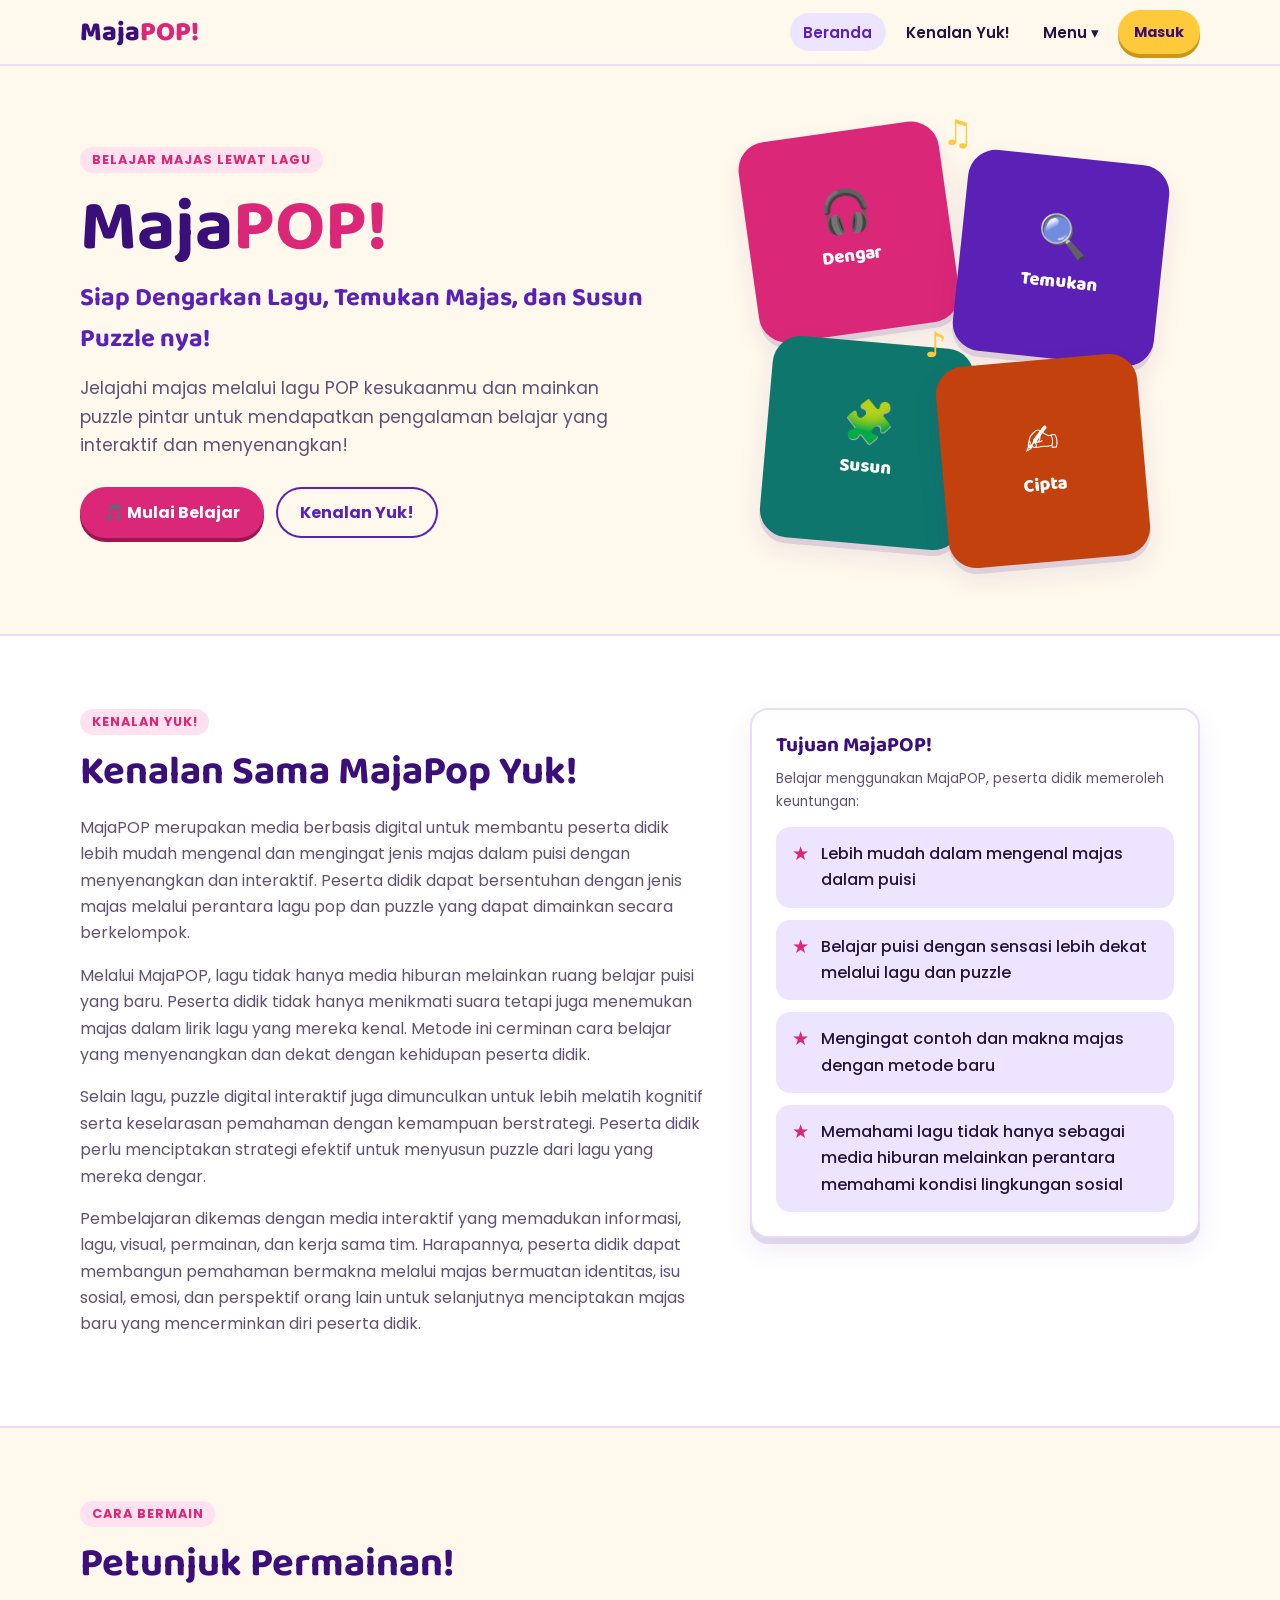
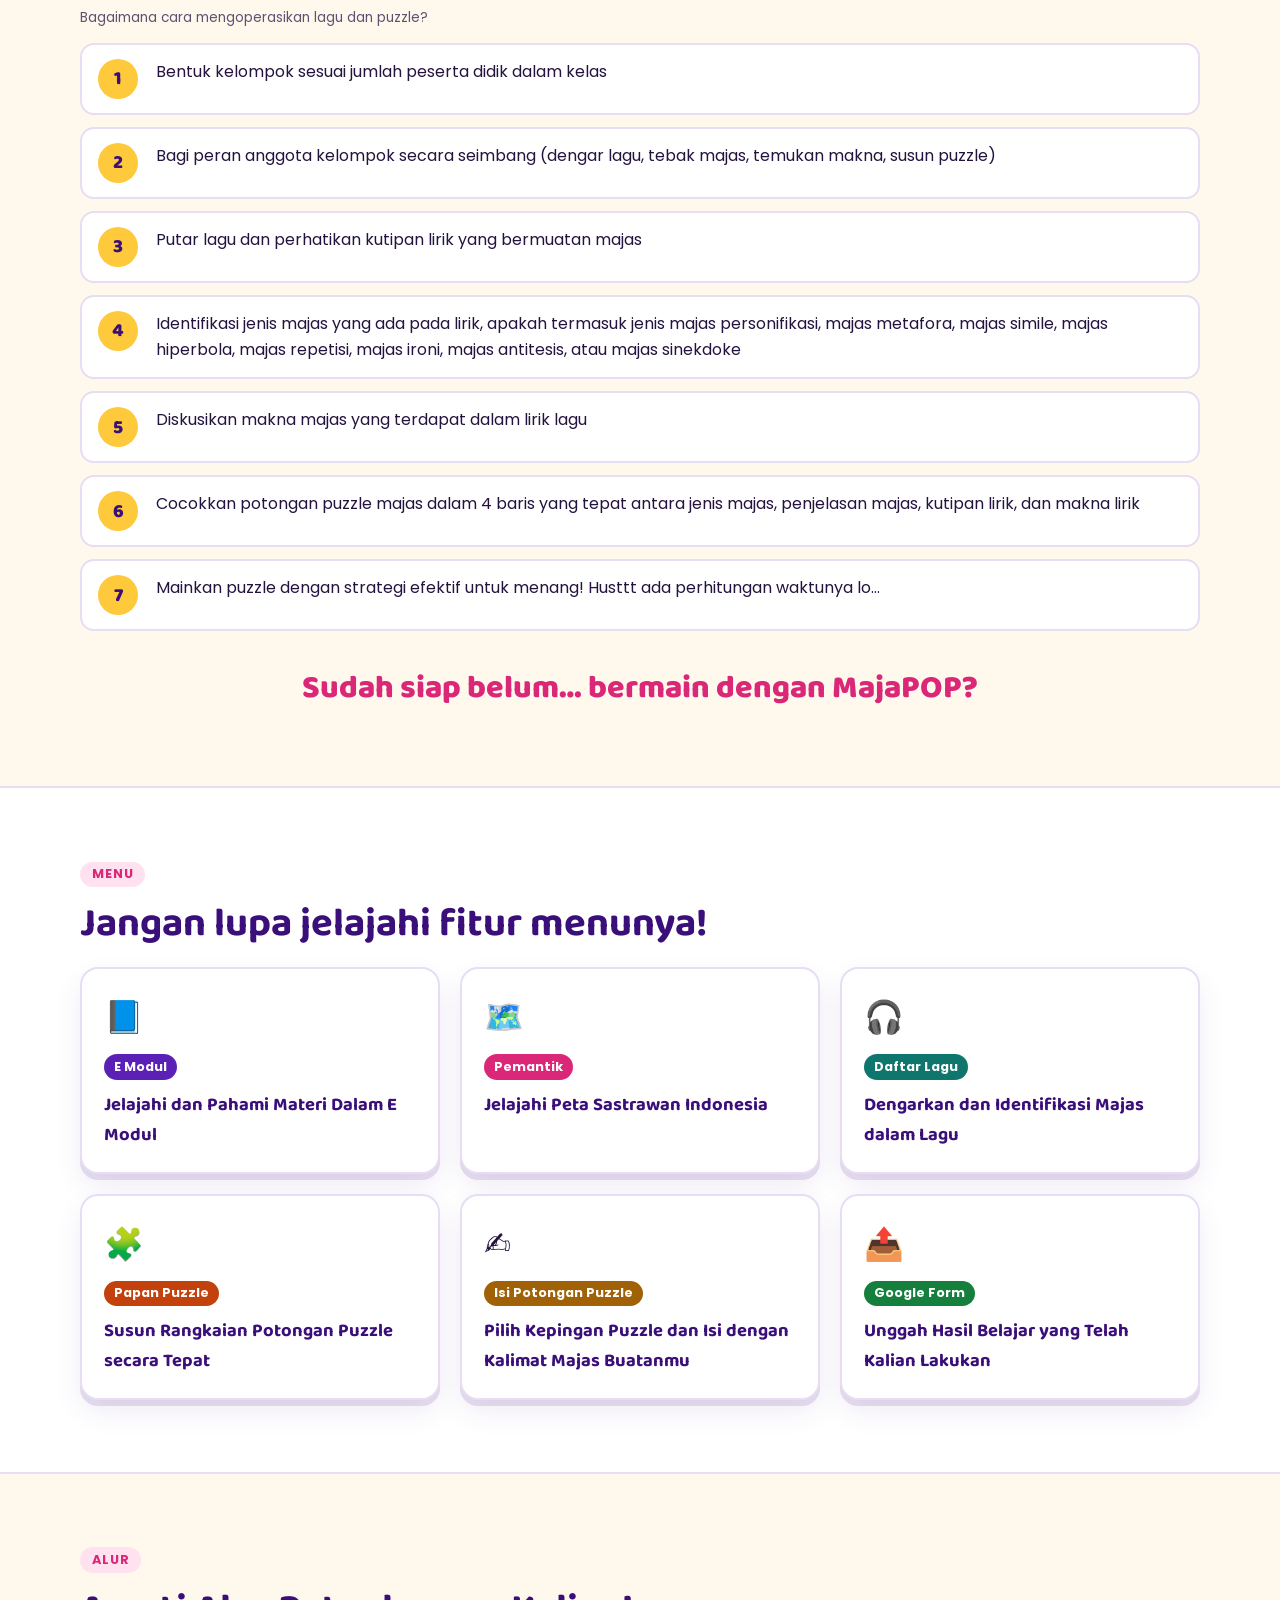
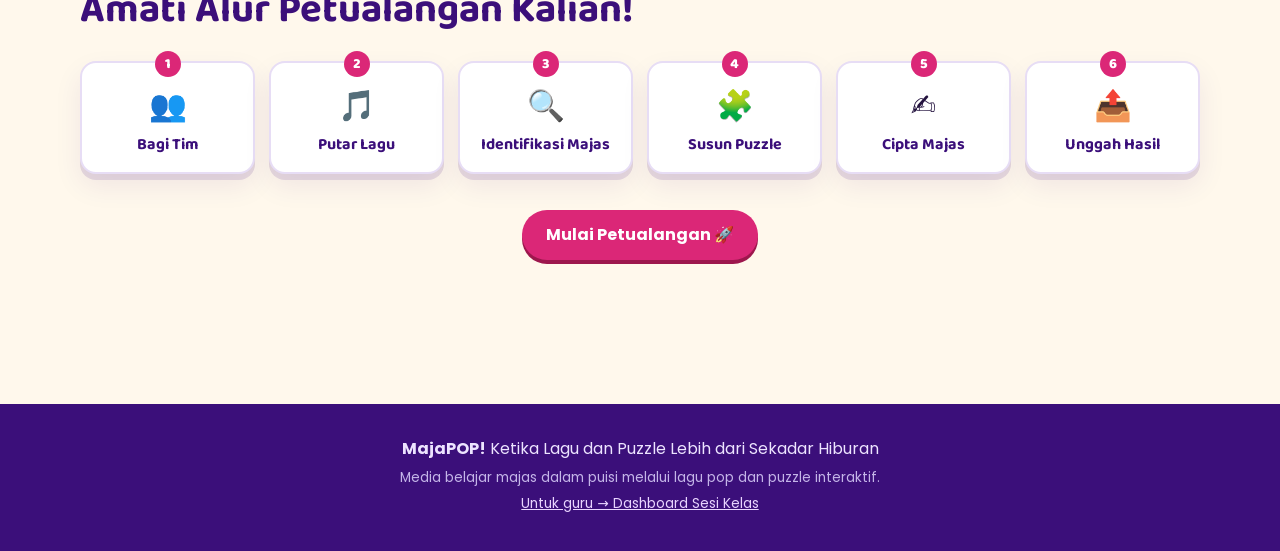
==== commit 98f6f871: "Tambah Sesi Kelas: progress live per kelompok (Firebase) Guru membuat sesi di guru.html (kode 4 angk" ====
--- a/index.html
+++ b/index.html
@@ -114,6 +114,8 @@
 
   <script src="js/data.js"></script>
   <script src="js/app.js"></script>
+  <script src="js/firebase-config.js"></script>
+  <script src="js/sesi.js"></script>
   <script>
     document.getElementById('fitur-grid').innerHTML = FITUR.map((f) => `
       <a class="fitur" href="${f.href}">
--- a/css/style.css
+++ b/css/style.css
@@ -314,25 +314,52 @@
 @media (max-width: 860px) { .peta-wrap { grid-template-columns: 1fr; } #peta { height: 340px; } .sastrawan-list { max-height: 300px; } }
 
 /* ---------- Lagu ---------- */
-.lagu-grid { display: grid; grid-template-columns: repeat(4, 1fr); gap: 14px; }
+/* Song Card */
+.lagu-grid { display: grid; grid-template-columns: repeat(4, 1fr); gap: 20px; }
 .lagu-kartu {
-  text-align: left; cursor: pointer; background: var(--kartu); border: 2px solid var(--garis); border-radius: 16px;
-  padding: 16px; font: inherit; color: var(--teks); display: flex; flex-direction: column; gap: 4px; position: relative;
-  transition: transform .15s;
-}
-@media (hover: hover) { .lagu-kartu:hover { transform: translateY(-3px); } }
-.lagu-kartu.aktif { border-color: var(--pink); box-shadow: 0 0 0 3px var(--pink-muda); }
-.lagu-kartu .judul { font: 700 1.1rem var(--font-judul); color: var(--ungu-tua); }
-.lagu-kartu .penyanyi { font-size: .85rem; color: var(--teks-pudar); }
-.lagu-kartu .status { position: absolute; top: 10px; right: 12px; font-size: 1.1rem; }
+  text-align: left; cursor: pointer; background: #FFF5FB; border: 2px solid #F3D9EC; border-radius: 22px;
+  padding: 14px 14px 16px; font: inherit; color: var(--teks); display: flex; flex-direction: column; gap: 2px;
+  box-shadow: 0 10px 26px rgba(219, 39, 119, .12); transition: transform .15s, box-shadow .15s;
+}
+@media (hover: hover) { .lagu-kartu:hover { transform: translateY(-4px); box-shadow: 0 16px 32px rgba(219, 39, 119, .2); } }
+.lagu-kartu:active { transform: scale(.98); }
+.lagu-kartu.aktif { border-color: var(--pink); box-shadow: 0 0 0 4px var(--pink-muda), 0 10px 26px rgba(219, 39, 119, .2); }
+.lagu-kartu .sampul {
+  position: relative; display: grid; place-items: center; aspect-ratio: 1; border-radius: 16px; overflow: hidden; margin-bottom: 12px;
+}
+.lagu-kartu .sampul img { position: absolute; inset: 0; width: 100%; height: 100%; object-fit: cover; }
+.lagu-kartu .sampul-ikon { font-size: 3.6rem; filter: drop-shadow(0 6px 10px rgba(0, 0, 0, .25)); }
+.lagu-no {
+  position: absolute; top: 10px; left: 10px; display: inline-flex; align-items: center; gap: 4px;
+  background: rgba(255, 255, 255, .92); color: var(--ungu-tua); border-radius: 999px; padding: 3px 10px;
+  font: 700 .75rem var(--font-isi); box-shadow: 0 2px 6px rgba(0, 0, 0, .12);
+}
+.lagu-status {
+  position: absolute; bottom: 12px; left: 10px; border-radius: 999px; padding: 3px 9px; font: 700 .7rem var(--font-isi);
+}
+.lagu-status.benar { background: var(--hijau); color: #fff; }
+.lagu-status.kosong { background: rgba(36, 19, 63, .75); color: #fff; }
+.lagu-ikon {
+  position: absolute; right: 10px; bottom: 10px; display: grid; place-items: center; width: 48px; height: 48px; border-radius: 50%;
+  background: linear-gradient(135deg, #C026D3, var(--pink)); font-size: 1.35rem; box-shadow: 0 6px 14px rgba(192, 38, 211, .4);
+}
+.lagu-kartu .judul { font: 700 1.2rem/1.25 var(--font-judul); color: var(--ungu-tua); }
+.lagu-kartu .penyanyi { font-size: .9rem; font-weight: 500; color: #8E6AA8; }
+.lagu-kaki { display: flex; justify-content: space-between; align-items: center; gap: 8px; margin-top: auto; padding-top: 10px; font-size: .75rem; color: #A78BBE; }
+.lagu-kaki b { color: var(--pink); font-size: .85rem; white-space: nowrap; }
+.lagu-kartu.belum-siap .sampul { filter: saturate(.7); }
 @media (max-width: 960px) { .lagu-grid { grid-template-columns: repeat(2, 1fr); } }
-@media (max-width: 420px) { .lagu-grid { grid-template-columns: 1fr; } }
 .player { aspect-ratio: 16/9; width: 100%; border: 0; border-radius: 14px; background: #000; }
 .player-kosong {
   display: grid; place-items: center; gap: 10px; text-align: center; aspect-ratio: 16/9; border-radius: 14px;
   background: linear-gradient(135deg, var(--ungu), var(--pink)); color: #fff; padding: 20px;
 }
 .player-kosong .besar { font-size: 3rem; line-height: 1; }
+/* Sampul album sebagai latar player, digelapkan agar teks tetap terbaca. */
+.player-kosong.ada-sampul {
+  background-position: center; background-size: cover; background-repeat: no-repeat;
+  text-shadow: 0 2px 8px rgba(0, 0, 0, .5);
+}
 .detail-grid { display: grid; grid-template-columns: 1fr 1fr; gap: 24px; align-items: start; }
 @media (max-width: 860px) { .detail-grid { grid-template-columns: 1fr; } }
 .kutipan {
@@ -541,6 +568,87 @@
   box-shadow: var(--bayangan); transition: translate .25s; max-width: calc(100% - 32px); text-align: center;
 }
 .toast.show { translate: -50% 0; }
+
+/* ============================================================
+   Sesi Kelas: badge peringkat (HP siswa) & dashboard guru
+   ============================================================ */
+.site-footer .link-guru { color: #E9D5FF; }
+.badge-sesi {
+  display: flex; flex-wrap: wrap; align-items: center; justify-content: space-between; gap: 6px 12px;
+  margin: 2px 0 6px; padding: 10px 14px; border-radius: 14px;
+  background: linear-gradient(90deg, var(--ungu), var(--pink)); color: #fff; font-weight: 600; font-size: .92rem;
+  box-shadow: 0 6px 16px rgba(91, 33, 182, .25);
+}
+.badge-sesi .kecil { color: #F5E9FF; }
+.badge-sesi b { font: 800 1.15rem var(--font-judul); }
+.poin-badge { background: rgba(255, 255, 255, .22); border-radius: 999px; padding: 2px 12px; font: 800 1rem var(--font-judul); }
+.kode-sesi { background: var(--ungu-muda); border-radius: 14px; padding: 14px; }
+.kode-sesi input { font: 800 1.6rem var(--font-judul); letter-spacing: .35em; text-align: center; max-width: 220px; }
+
+.sesi-atas { display: grid; grid-template-columns: auto auto 1fr; gap: 28px; align-items: center; margin-bottom: 24px; }
+.kode-box { display: grid; justify-items: center; gap: 4px; text-align: center; }
+.kode-label { font: 700 .8rem var(--font-isi); text-transform: uppercase; letter-spacing: .1em; color: var(--teks-pudar); }
+#kode-besar {
+  font: 800 clamp(3.4rem, 9vw, 5.6rem)/1 var(--font-judul); letter-spacing: .08em; color: var(--ungu-tua);
+  background: var(--kuning); padding: 10px 26px; border-radius: 22px; box-shadow: 0 6px 0 #C9951A;
+}
+.status-sesi { font-weight: 700; color: var(--hijau); font-size: .9rem; margin-top: 6px; }
+.status-sesi.berakhir { color: var(--merah); }
+.qr { background: #fff; padding: 10px; border-radius: 16px; border: 2px solid var(--garis); line-height: 0; }
+.qr img, .qr canvas { width: 148px !important; height: 148px !important; }
+.cara-gabung ol { margin: 0 0 8px; padding-left: 1.2em; }
+.cara-gabung li { margin-bottom: 4px; }
+.papan-alat { display: flex; flex-wrap: wrap; gap: 12px; align-items: center; justify-content: space-between; margin-bottom: 14px; }
+.papan-peringkat { display: grid; gap: 12px; }
+.papan-kosong { text-align: center; font-size: 1.1rem; color: var(--teks-pudar); padding: 32px; }
+.denyut { display: inline-block; animation: denyut-ikon 1.4s ease-in-out infinite; }
+@keyframes denyut-ikon { 50% { transform: scale(1.25); } }
+.peringkat-baris {
+  display: grid; grid-template-columns: 64px 1fr auto 110px; gap: 18px; align-items: center;
+  background: var(--kartu); border: 2px solid var(--garis); border-radius: 18px; padding: 14px 20px; box-shadow: var(--bayangan);
+}
+.peringkat-baris.top1 { border-color: var(--kuning); background: linear-gradient(90deg, #FFF7DB, #fff 45%); }
+.peringkat-baris.top2 { border-color: #CBD5E1; }
+.peringkat-baris.top3 { border-color: #F2C29B; }
+.peringkat-baris.baru { animation: masuk .45s ease-out; }
+.peringkat-baris.naik .poin b { animation: naik-poin .9s ease-out; }
+@keyframes masuk { from { opacity: 0; transform: translateY(12px); } }
+@keyframes naik-poin { 30% { transform: scale(1.35); color: var(--hijau); } }
+.rank { font: 800 2rem var(--font-judul); color: var(--ungu-tua); text-align: center; }
+.peringkat-baris .nama { font: 800 1.35rem var(--font-judul); color: var(--ungu-tua); line-height: 1.2; }
+.langkah-bar { display: flex; gap: 5px; margin: 8px 0 6px; }
+.seg { flex: 1; height: 10px; border-radius: 999px; background: var(--garis); }
+.seg.selesai { background: var(--hijau); }
+.seg.aktif { background: var(--kuning); animation: denyut-seg 1.4s ease-in-out infinite; }
+@keyframes denyut-seg { 50% { opacity: .5; } }
+.peringkat-baris .detail { font-size: .82rem; color: var(--teks-pudar); }
+.langkah-label { font-weight: 700; color: var(--ungu); background: var(--ungu-muda); padding: 6px 14px; border-radius: 999px; white-space: nowrap; }
+.poin { text-align: right; }
+.poin b { display: block; font: 800 2rem/1 var(--font-judul); color: var(--pink); }
+.poin span { font-size: .78rem; color: var(--teks-pudar); }
+@media (prefers-reduced-motion: reduce) { .seg.aktif, .denyut, .peringkat-baris.baru, .peringkat-baris.naik .poin b { animation: none; } }
+
+/* Mode proyektor (layar penuh): huruf lebih besar, tanpa header/footer. */
+body.proyektor .site-header, body.proyektor .site-footer, body.proyektor .halaman-judul { display: none; }
+body.proyektor main.container { width: min(1500px, 100% - 48px); padding-top: 20px; }
+body.proyektor .peringkat-baris .nama { font-size: 1.8rem; }
+body.proyektor .poin b { font-size: 2.6rem; }
+body.proyektor .langkah-label { font-size: 1.15rem; }
+
+@media (max-width: 860px) {
+  .sesi-atas { grid-template-columns: auto 1fr; }
+  .cara-gabung { grid-column: 1 / -1; }
+}
+@media (max-width: 600px) {
+  .sesi-atas { grid-template-columns: 1fr; justify-items: center; text-align: center; }
+  .cara-gabung { text-align: left; }
+  .peringkat-baris { grid-template-columns: 44px 1fr auto; gap: 10px; padding: 12px 14px; }
+  .peringkat-baris .poin { grid-column: 3; grid-row: 1; }
+  .langkah-label { grid-column: 2 / -1; grid-row: 2; justify-self: start; font-size: .82rem; }
+  .rank { font-size: 1.5rem; }
+  .peringkat-baris .nama { font-size: 1.1rem; }
+  .poin b { font-size: 1.6rem; }
+}
 
 /* ============================================================
    Penyesuaian khusus HP
@@ -581,14 +689,22 @@
   }
   .aksi-lekat .btn { width: 100%; }
 
-  /* Daftar lagu: chip yang bisa digeser ke samping. */
+  /* Daftar lagu: Song Card digeser ke samping. */
   .lagu-grid {
-    position: relative; display: flex; overflow-x: auto; scroll-snap-type: x mandatory; gap: 10px;
-    margin-inline: -16px; padding: 4px 16px 10px; scrollbar-width: none;
+    position: relative; display: flex; overflow-x: auto; scroll-snap-type: x mandatory; gap: 12px;
+    margin-inline: -16px; padding: 4px 16px 14px; scrollbar-width: none;
   }
   .lagu-grid::-webkit-scrollbar { display: none; }
-  .lagu-kartu { flex: 0 0 auto; width: 168px; scroll-snap-align: start; padding: 12px 14px; }
-  .lagu-kartu .judul { font-size: 1rem; line-height: 1.2; padding-right: 18px; }
+  .lagu-kartu { flex: 0 0 auto; width: 46vw; max-width: 200px; scroll-snap-align: start; padding: 10px 10px 12px; border-radius: 18px; }
+  .lagu-kartu .sampul { border-radius: 12px; margin-bottom: 8px; }
+  .lagu-kartu .sampul-ikon { font-size: 2.6rem; }
+  .lagu-ikon { width: 38px; height: 38px; font-size: 1.05rem; right: 8px; bottom: 8px; }
+  .lagu-no { top: 8px; left: 8px; font-size: .68rem; padding: 2px 8px; }
+  .lagu-status { bottom: 10px; left: 8px; font-size: .62rem; }
+  .lagu-kartu .judul { font-size: 1rem; }
+  .lagu-kartu .penyanyi { font-size: .8rem; }
+  .lagu-kaki .petunjuk { display: none; }
+  .lagu-kaki { justify-content: flex-end; padding-top: 6px; }
   .kutipan { font-size: 1.15rem; padding: 12px 14px; }
   #identifikasi { margin-top: 16px !important; }
   .detail-grid h3 { font-size: 1.15rem; }
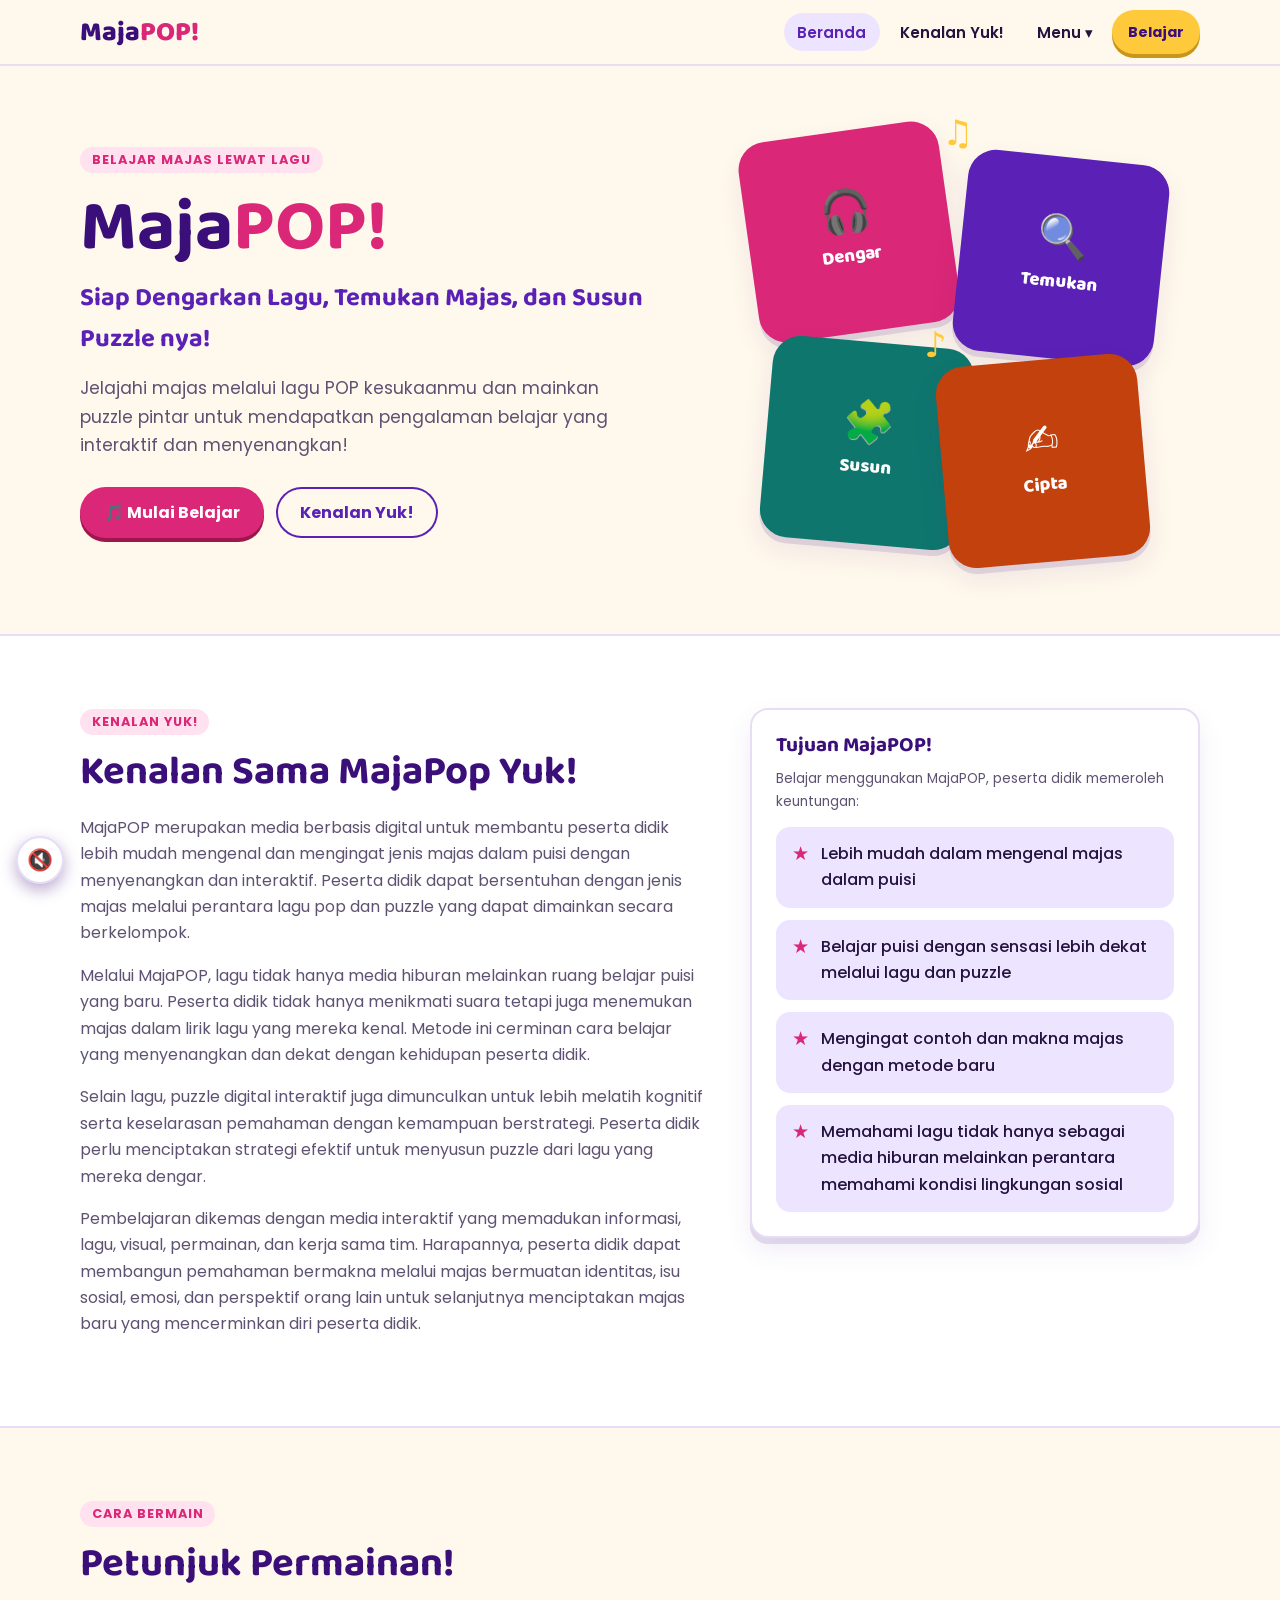
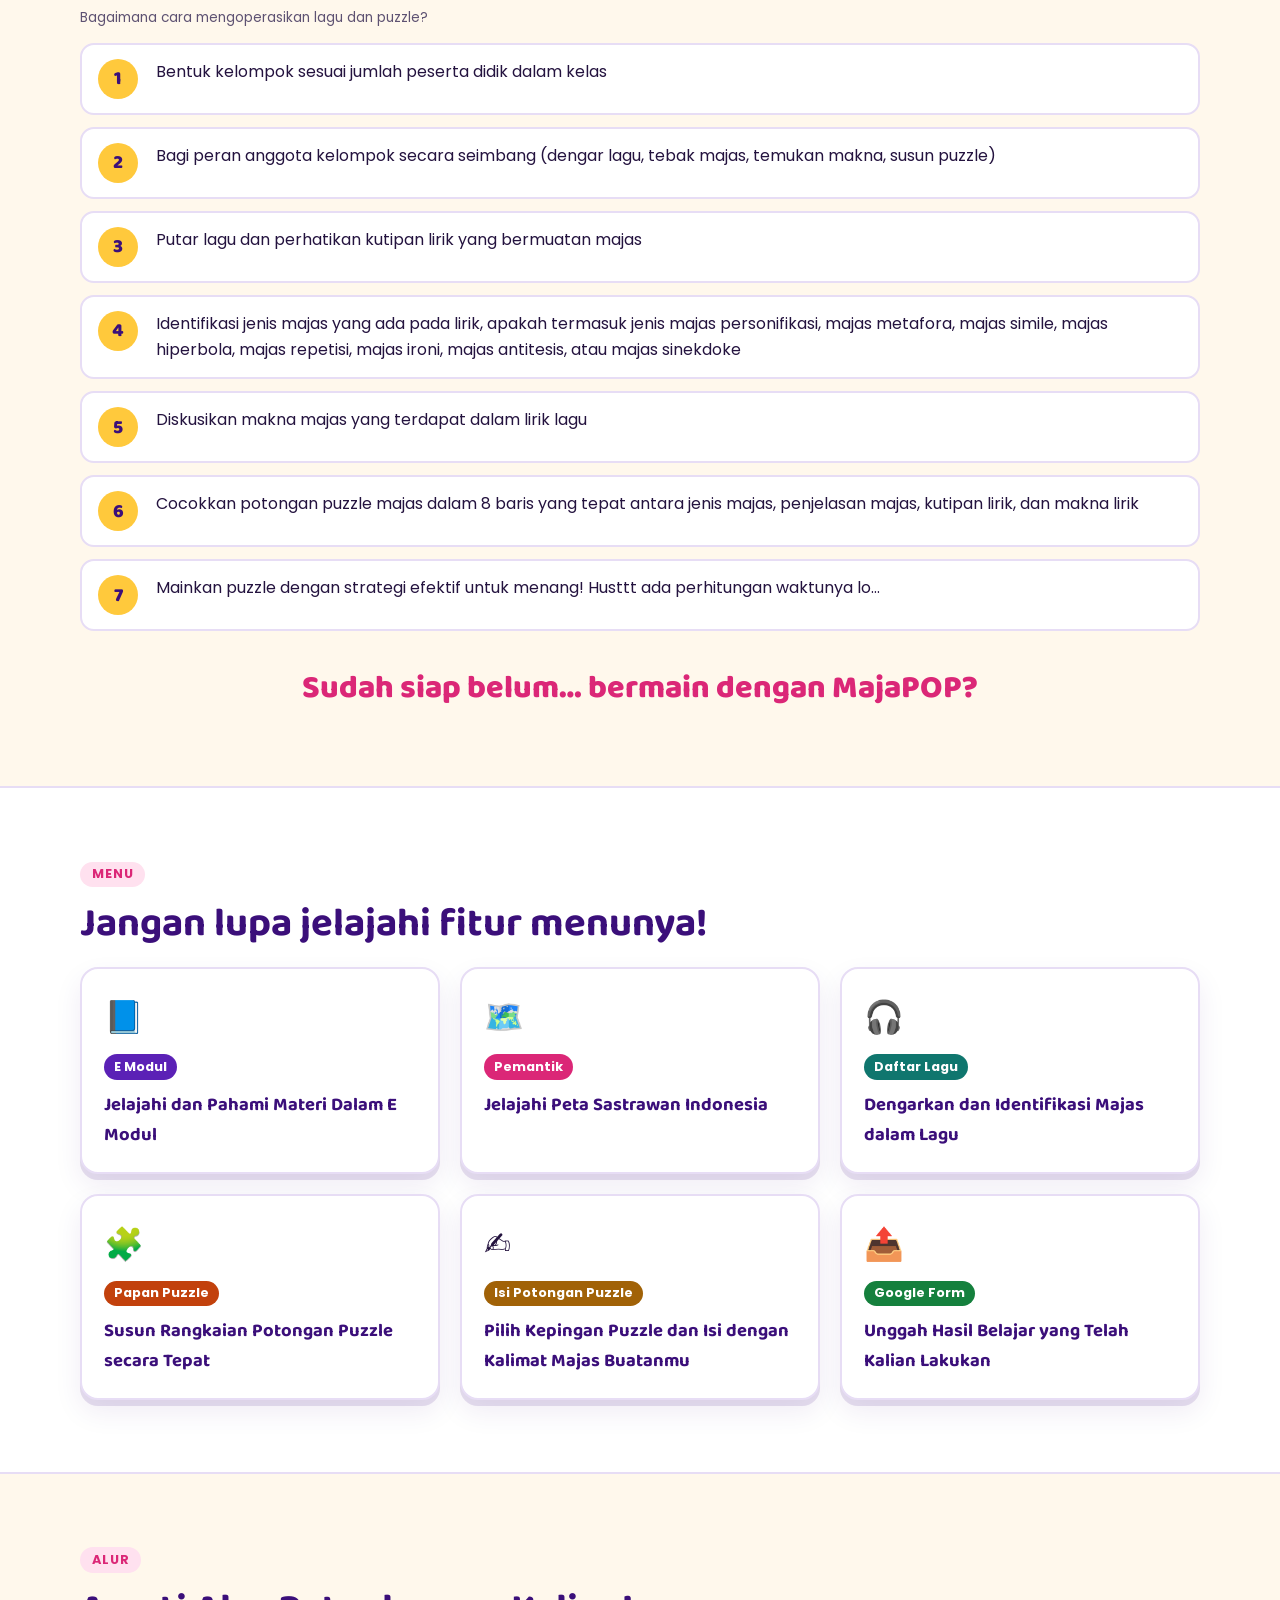
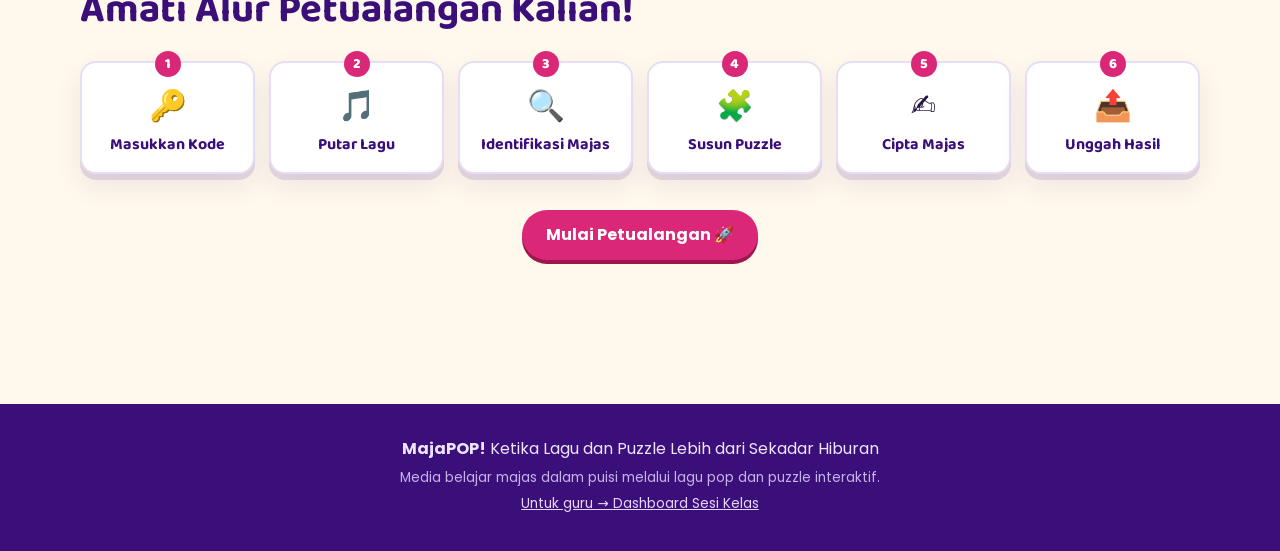
==== commit 2ce27325: "Puzzle siswa jadi 8 baris mengikuti jumlah jenis majas, waktu 10 menit Co-Authored-By: Claude Opus 5" ====
--- a/index.html
+++ b/index.html
@@ -81,7 +81,7 @@
           <li>Putar lagu dan perhatikan kutipan lirik yang bermuatan majas</li>
           <li>Identifikasi jenis majas yang ada pada lirik, apakah termasuk jenis majas personifikasi, majas metafora, majas simile, majas hiperbola, majas repetisi, majas ironi, majas antitesis, atau majas sinekdoke</li>
           <li>Diskusikan makna majas yang terdapat dalam lirik lagu</li>
-          <li>Cocokkan potongan puzzle majas dalam 4 baris yang tepat antara jenis majas, penjelasan majas, kutipan lirik, dan makna lirik</li>
+          <li>Cocokkan potongan puzzle majas dalam 8 baris yang tepat antara jenis majas, penjelasan majas, kutipan lirik, dan makna lirik</li>
           <li>Mainkan puzzle dengan strategi efektif untuk menang! Husttt ada perhitungan waktunya lo…</li>
         </ol>
         <p class="ajakan">Sudah siap belum… bermain dengan MajaPOP?</p>
--- a/css/style.css
+++ b/css/style.css
@@ -558,6 +558,18 @@
 @media (max-width: 760px) { .ringkasan-grid { grid-template-columns: 1fr 1fr; } }
 .ringkasan-teks { font-family: ui-monospace, Consolas, monospace; font-size: .85rem; min-height: 260px; background: #FBF9FF; }
 
+/* ---------- Tombol musik (pojok kiri bawah) ---------- */
+.btn-musik {
+  position: fixed; left: 16px; bottom: calc(16px + env(safe-area-inset-bottom)); z-index: 1000;
+  width: 48px; height: 48px; border-radius: 50%; border: 2px solid #fff; cursor: pointer;
+  background: var(--ungu); color: #fff; font-size: 1.3rem; line-height: 1; box-shadow: 0 6px 16px rgba(59, 15, 122, .35);
+}
+.btn-musik[aria-pressed=false] { background: var(--kartu); border-color: var(--garis); }
+.btn-musik:focus-visible { outline: 3px solid var(--kuning); outline-offset: 2px; }
+.btn-musik[hidden] { display: none; }
+/* Di HP, naik sedikit agar tidak menutupi tombol yang menempel di bawah (form Bagi Tim). */
+@media (max-width: 760px) { body:has(.aksi-lekat) .btn-musik { bottom: calc(88px + env(safe-area-inset-bottom)); } }
+
 /* ---------- Footer & toast ---------- */
 .site-footer { background: var(--ungu-tua); color: #EDE4FF; padding: 32px 0; margin-top: 72px; text-align: center; }
 .site-footer p { margin: 0 0 4px; }
@@ -581,9 +593,34 @@
 }
 .badge-sesi .kecil { color: #F5E9FF; }
 .badge-sesi b { font: 800 1.15rem var(--font-judul); }
+.badge-kanan { display: inline-flex; flex-wrap: wrap; align-items: center; gap: 8px; }
+.btn-papan {
+  min-height: 34px; padding: 4px 12px; border-radius: 999px; border: 2px solid rgba(255, 255, 255, .7);
+  background: #fff; color: var(--ungu-tua); font: 700 .85rem var(--font-isi); cursor: pointer;
+}
+.btn-papan:focus-visible { outline: 3px solid var(--kuning); outline-offset: 2px; }
 .poin-badge { background: rgba(255, 255, 255, .22); border-radius: 999px; padding: 2px 12px; font: 800 1rem var(--font-judul); }
 .kode-sesi { background: var(--ungu-muda); border-radius: 14px; padding: 14px; }
 .kode-sesi input { font: 800 1.6rem var(--font-judul); letter-spacing: .35em; text-align: center; max-width: 220px; }
+.kode-sesi input::placeholder { font: 500 1rem var(--font-isi); letter-spacing: normal; }
+.kode-sesi .aksi { margin-top: 10px; }
+@media (max-width: 760px) {
+  .kode-sesi input { max-width: none; }
+  .kode-sesi .aksi .btn { flex: 1 1 100%; }
+}
+.info-sesi { display: flex; flex-wrap: wrap; align-items: center; justify-content: space-between; gap: 8px 14px; background: var(--ungu-muda); border-radius: 14px; padding: 12px 16px; margin-bottom: 18px; font-weight: 600; color: var(--ungu-tua); }
+.info-sesi button { background: none; border: 0; padding: 0; font: 600 .9rem var(--font-isi); color: var(--ungu); text-decoration: underline; cursor: pointer; min-height: 32px; }
+
+/* Pilihan jenis sesi (guru) */
+.pilih-mode { display: grid; grid-template-columns: 1fr 1fr; gap: 14px; }
+.mode-kartu { position: relative; display: grid; gap: 2px; padding: 14px 16px; border: 2px solid var(--garis); border-radius: 14px; background: var(--kartu); cursor: pointer; }
+.mode-kartu input { position: absolute; opacity: 0; pointer-events: none; }
+.mode-kartu b { font: 800 1.2rem var(--font-judul); color: var(--ungu-tua); }
+.mode-kartu span { font-size: .85rem; color: var(--teks-pudar); }
+.mode-kartu:has(input:checked) { border-color: var(--ungu); background: var(--ungu-muda); box-shadow: 0 4px 0 var(--ungu); }
+.mode-kartu:has(input:focus-visible) { outline: 3px solid var(--kuning); }
+.mode-sesi { font: 700 .95rem var(--font-isi); color: var(--ungu); background: var(--ungu-muda); border-radius: 999px; padding: 2px 14px; margin-top: 6px; }
+.no-absen { display: inline-block; font: 700 .8rem var(--font-isi); color: var(--ungu); background: var(--ungu-muda); border-radius: 999px; padding: 1px 10px; margin-right: 6px; vertical-align: middle; }
 
 .sesi-atas { display: grid; grid-template-columns: auto auto 1fr; gap: 28px; align-items: center; margin-bottom: 24px; }
 .kode-box { display: grid; justify-items: center; gap: 4px; text-align: center; }
@@ -594,6 +631,92 @@
 }
 .status-sesi { font-weight: 700; color: var(--hijau); font-size: .9rem; margin-top: 6px; }
 .status-sesi.berakhir { color: var(--merah); }
+.status-sesi.tunggu { color: var(--oranye); }
+
+/* Ruang tunggu: kartu nama peserta (dashboard guru & HP siswa) */
+.lobi-grid { display: flex; flex-wrap: wrap; justify-content: center; gap: 10px; }
+.lobi-nama {
+  display: inline-flex; align-items: center; gap: 4px; padding: 8px 16px; border-radius: 999px;
+  background: var(--kartu); border: 2px solid var(--garis); font: 700 1rem var(--font-judul); color: var(--ungu-tua);
+}
+.lobi-nama .kecil { font-family: var(--font-isi); font-weight: 500; }
+.lobi-nama.saya { background: var(--kuning-muda); border-color: var(--kuning); }
+.lobi-nama.baru { animation: lobi-masuk .5s cubic-bezier(.2, 1.4, .4, 1); }
+@keyframes lobi-masuk { from { opacity: 0; transform: scale(.4); } }
+.lobi-guru { justify-content: flex-start; padding: 6px 0 12px; }
+.lobi-guru .lobi-nama { font-size: 1.25rem; padding: 10px 20px; box-shadow: var(--bayangan); }
+body.proyektor .lobi-guru .lobi-nama { font-size: 1.7rem; }
+
+/* Podium hasil akhir (dashboard guru) */
+.podium {
+  position: relative; overflow: hidden; text-align: center; margin-bottom: 24px; padding: 24px 20px 0;
+  border-radius: 24px; background: linear-gradient(160deg, var(--ungu-tua), var(--ungu) 55%, var(--pink)); box-shadow: var(--bayangan);
+}
+.podium h2 { color: #fff; margin: 0 0 18px; font-size: clamp(1.6rem, 4vw, 2.4rem); animation: podium-muncul .5s ease-out both; }
+.podium-panggung { display: grid; grid-template-columns: repeat(3, minmax(0, 220px)); justify-content: center; align-items: end; gap: 14px; }
+.podium-kolom { display: flex; flex-direction: column; align-items: center; min-width: 0; }
+.podium-info { display: grid; justify-items: center; gap: 2px; margin-bottom: 10px; color: #fff; min-width: 0; max-width: 100%; animation: podium-muncul .5s ease-out both; }
+.podium-medali { font-size: 2.6rem; line-height: 1; }
+.podium-nama { font: 800 1.25rem/1.2 var(--font-judul); overflow-wrap: anywhere; }
+.podium-nama .no-absen { background: rgba(255, 255, 255, .2); color: #fff; }
+.podium-poin { font-size: .9rem; color: #F5E9FF; }
+.podium-poin b { font: 800 1.5rem var(--font-judul); color: var(--kuning); }
+.podium-sub { font-size: .82rem; color: #F5E9FF; }
+.podium-balok {
+  width: 100%; display: grid; place-items: start center; padding-top: 10px; border-radius: 14px 14px 0 0;
+  font: 800 2.6rem var(--font-judul); color: rgba(59, 15, 122, .55); transform-origin: bottom; animation: podium-naik .7s cubic-bezier(.2, 1.2, .4, 1) both;
+}
+.juara-1 .podium-balok { height: 190px; background: linear-gradient(var(--kuning), #E9A818); }
+.juara-2 .podium-balok { height: 140px; background: linear-gradient(#E2E8F0, #A9B4C2); }
+.juara-3 .podium-balok { height: 105px; background: linear-gradient(#F4C59C, #C98450); }
+.juara-1 .podium-medali { font-size: 3.4rem; }
+.juara-1 .podium-nama { font-size: 1.55rem; }
+/* Urutan naik: juara 3, lalu 2, lalu 1. */
+.juara-3 .podium-balok { animation-delay: .2s; } .juara-3 .podium-info { animation-delay: .7s; }
+.juara-2 .podium-balok { animation-delay: .6s; } .juara-2 .podium-info { animation-delay: 1.1s; }
+.juara-1 .podium-balok { animation-delay: 1s; }  .juara-1 .podium-info { animation-delay: 1.5s; }
+@keyframes podium-naik { from { transform: scaleY(0); } }
+@keyframes podium-muncul { from { opacity: 0; transform: translateY(14px) scale(.8); } }
+.konfeti { position: absolute; inset: 0; pointer-events: none; }
+.konfeti i { position: absolute; top: -16px; width: 9px; height: 15px; border-radius: 2px; opacity: 0; animation: konfeti-jatuh linear forwards; }
+@keyframes konfeti-jatuh { 0% { opacity: 1; transform: translateY(0); } 100% { opacity: 0; transform: translateY(460px) rotate(540deg); } }
+body.proyektor .podium-panggung { grid-template-columns: repeat(3, minmax(0, 300px)); }
+body.proyektor .juara-1 .podium-balok { height: 250px; }
+body.proyektor .juara-2 .podium-balok { height: 185px; }
+body.proyektor .juara-3 .podium-balok { height: 140px; }
+body.proyektor .podium-nama { font-size: 1.7rem; }
+body.proyektor .juara-1 .podium-nama { font-size: 2.1rem; }
+
+/* Overlay ruang tunggu di HP siswa */
+.ruang-tunggu { z-index: 950; transition: opacity .35s; }
+.ruang-tunggu.hilang { opacity: 0; }
+.ruang-tunggu .modal-isi { max-width: 520px; max-height: calc(100dvh - 32px); overflow-y: auto; }
+.ruang-tunggu h2 { margin: 10px 0 4px; }
+.rt-sesi { display: inline-block; font-weight: 700; color: var(--ungu); background: var(--ungu-muda); border-radius: 999px; padding: 2px 14px; margin: 0 0 10px; }
+.rt-jumlah { font-weight: 600; margin: 4px 0 10px; }
+.ruang-tunggu .lobi-grid { margin-bottom: 16px; }
+.ruang-tunggu .lobi-nama { font-size: .92rem; padding: 6px 12px; }
+body.menunggu-sesi { overflow: hidden; }
+
+/* Papan peringkat lengkap di HP siswa */
+.papan-siswa { z-index: 940; }
+.papan-siswa .modal-isi { position: relative; max-width: 560px; max-height: calc(100dvh - 32px); display: flex; flex-direction: column; padding: 22px 18px 18px; }
+.papan-siswa h2 { margin: 0 0 4px; }
+.ps-info { margin: 0; font-weight: 700; color: var(--ungu); }
+.ps-aturan { margin: 4px 0 12px; }
+.ps-tutup { position: absolute; top: 10px; right: 10px; width: 40px; height: 40px; border-radius: 50%; border: 0; background: var(--ungu-muda); color: var(--ungu-tua); font-size: 1.1rem; cursor: pointer; }
+.papan-mini { list-style: none; margin: 0; padding: 2px; display: grid; gap: 8px; overflow-y: auto; text-align: left; }
+.papan-mini li { display: grid; grid-template-columns: 40px 1fr auto; gap: 10px; align-items: center; padding: 10px 12px; border: 2px solid var(--garis); border-radius: 14px; background: var(--kartu); }
+.papan-mini li.top1 { border: 3px solid var(--kuning); background: #FFF7DB; }
+.papan-mini li.top2 { border: 3px solid #CBD5E1; background: #F1F5F9; }
+.papan-mini li.top3 { border: 3px solid #F2C29B; background: #FDF0E4; }
+.papan-mini li.saya { outline: 3px solid var(--pink); outline-offset: -1px; }
+.papan-mini li.ps-kosong { display: block; text-align: center; color: var(--teks-pudar); }
+.ps-rank { font: 800 1.4rem var(--font-judul); color: var(--ungu-tua); text-align: center; }
+.ps-nama { font: 800 1.05rem/1.2 var(--font-judul); color: var(--ungu-tua); overflow-wrap: anywhere; min-width: 0; }
+.ps-kamu { display: inline-block; font: 700 .72rem var(--font-isi); color: #fff; background: var(--pink); border-radius: 999px; padding: 1px 8px; vertical-align: middle; }
+.ps-nilai { display: grid; grid-template-columns: auto auto; justify-items: end; gap: 0 8px; font-size: .78rem; color: var(--teks-pudar); white-space: nowrap; }
+.ps-nilai b { grid-column: 1 / -1; font: 800 1.15rem var(--font-judul); color: var(--hijau); }
 .qr { background: #fff; padding: 10px; border-radius: 16px; border: 2px solid var(--garis); line-height: 0; }
 .qr img, .qr canvas { width: 148px !important; height: 148px !important; }
 .cara-gabung ol { margin: 0 0 8px; padding-left: 1.2em; }
@@ -604,14 +727,15 @@
 .denyut { display: inline-block; animation: denyut-ikon 1.4s ease-in-out infinite; }
 @keyframes denyut-ikon { 50% { transform: scale(1.25); } }
 .peringkat-baris {
-  display: grid; grid-template-columns: 64px 1fr auto 110px; gap: 18px; align-items: center;
+  display: grid; grid-template-columns: 64px 1fr auto minmax(110px, auto); gap: 18px; align-items: center;
   background: var(--kartu); border: 2px solid var(--garis); border-radius: 18px; padding: 14px 20px; box-shadow: var(--bayangan);
 }
 .peringkat-baris.top1 { border-color: var(--kuning); background: linear-gradient(90deg, #FFF7DB, #fff 45%); }
-.peringkat-baris.top2 { border-color: #CBD5E1; }
-.peringkat-baris.top3 { border-color: #F2C29B; }
+.peringkat-baris.top2 { border-color: #CBD5E1; background: linear-gradient(90deg, #F1F5F9, #fff 45%); }
+.peringkat-baris.top3 { border-color: #F2C29B; background: linear-gradient(90deg, #FDF0E4, #fff 45%); }
+.peringkat-baris.top1, .peringkat-baris.top2, .peringkat-baris.top3 { border-width: 3px; }
 .peringkat-baris.baru { animation: masuk .45s ease-out; }
-.peringkat-baris.naik .poin b { animation: naik-poin .9s ease-out; }
+.peringkat-baris.naik .nilai b { animation: naik-poin .9s ease-out; }
 @keyframes masuk { from { opacity: 0; transform: translateY(12px); } }
 @keyframes naik-poin { 30% { transform: scale(1.35); color: var(--hijau); } }
 .rank { font: 800 2rem var(--font-judul); color: var(--ungu-tua); text-align: center; }
@@ -623,16 +747,19 @@
 @keyframes denyut-seg { 50% { opacity: .5; } }
 .peringkat-baris .detail { font-size: .82rem; color: var(--teks-pudar); }
 .langkah-label { font-weight: 700; color: var(--ungu); background: var(--ungu-muda); padding: 6px 14px; border-radius: 999px; white-space: nowrap; }
-.poin { text-align: right; }
-.poin b { display: block; font: 800 2rem/1 var(--font-judul); color: var(--pink); }
-.poin span { font-size: .78rem; color: var(--teks-pudar); }
-@media (prefers-reduced-motion: reduce) { .seg.aktif, .denyut, .peringkat-baris.baru, .peringkat-baris.naik .poin b { animation: none; } }
+.nilai { text-align: right; white-space: nowrap; }
+.nilai b { display: block; font: 800 2rem/1 var(--font-judul); color: var(--hijau); }
+.nilai span { font-size: .78rem; color: var(--teks-pudar); }
+.nilai small { display: block; margin-top: 4px; font-size: .82rem; font-weight: 600; color: var(--ungu-tua); }
+.aturan-peringkat { margin: -6px 0 12px; }
+@media (prefers-reduced-motion: reduce) { .seg.aktif, .denyut, .peringkat-baris.baru, .peringkat-baris.naik .nilai b, .lobi-nama.baru, .podium h2, .podium-info, .podium-balok { animation: none; } }
 
 /* Mode proyektor (layar penuh): huruf lebih besar, tanpa header/footer. */
 body.proyektor .site-header, body.proyektor .site-footer, body.proyektor .halaman-judul { display: none; }
 body.proyektor main.container { width: min(1500px, 100% - 48px); padding-top: 20px; }
 body.proyektor .peringkat-baris .nama { font-size: 1.8rem; }
-body.proyektor .poin b { font-size: 2.6rem; }
+body.proyektor .nilai b { font-size: 2.6rem; }
+body.proyektor .nilai small { font-size: 1.05rem; }
 body.proyektor .langkah-label { font-size: 1.15rem; }
 
 @media (max-width: 860px) {
@@ -640,14 +767,58 @@
   .cara-gabung { grid-column: 1 / -1; }
 }
 @media (max-width: 600px) {
-  .sesi-atas { grid-template-columns: 1fr; justify-items: center; text-align: center; }
-  .cara-gabung { text-align: left; }
-  .peringkat-baris { grid-template-columns: 44px 1fr auto; gap: 10px; padding: 12px 14px; }
-  .peringkat-baris .poin { grid-column: 3; grid-row: 1; }
-  .langkah-label { grid-column: 2 / -1; grid-row: 2; justify-self: start; font-size: .82rem; }
-  .rank { font-size: 1.5rem; }
-  .peringkat-baris .nama { font-size: 1.1rem; }
-  .poin b { font-size: 1.6rem; }
+  .pilih-mode { grid-template-columns: 1fr; }
+  .podium { padding: 18px 10px 0; }
+  .podium-panggung { gap: 8px; }
+  .podium-medali { font-size: 2rem; }
+  .juara-1 .podium-medali { font-size: 2.6rem; }
+  .podium-nama, .juara-1 .podium-nama { font-size: 1rem; }
+  .podium-poin b { font-size: 1.2rem; }
+  .podium-balok { font-size: 1.8rem; }
+  .juara-1 .podium-balok { height: 140px; }
+  .juara-2 .podium-balok { height: 105px; }
+  .juara-3 .podium-balok { height: 80px; }
+  /* Kode + QR berdampingan, cara bergabung di bawahnya. */
+  .sesi-atas { grid-template-columns: auto auto; justify-content: center; gap: 14px 18px; padding: 16px; }
+  .cara-gabung { grid-column: 1 / -1; }
+  .cara-gabung h3 { font-size: 1.1rem; margin-bottom: .3em; }
+  .cara-gabung ol { font-size: .92rem; }
+  #kode-besar { font-size: 2.7rem; padding: 8px 16px; border-radius: 16px; box-shadow: 0 4px 0 #C9951A; }
+  .mode-sesi { font-size: .8rem; padding: 2px 10px; }
+  .status-sesi { margin-top: 2px; font-size: .85rem; }
+  .qr { padding: 6px; border-radius: 12px; }
+  .qr img, .qr canvas { width: 116px !important; height: 116px !important; }
+
+  /* Tombol dashboard: grid 2 kolom, Mulai Sesi selebar layar. */
+  .papan-alat { gap: 10px; }
+  .papan-alat .aksi { display: grid; grid-template-columns: 1fr 1fr; gap: 10px; width: 100%; }
+  .papan-alat .btn { width: 100%; padding-inline: .6em; font-size: .88rem; }
+  #mulai-permainan { grid-column: 1 / -1; font-size: 1.05rem; }
+  #akhiri-sesi, #sesi-baru { grid-column: 1 / -1; }
+  .podium-sub { font-size: .72rem; line-height: 1.35; }
+  .halaman-guru .halaman-judul h1 { font-size: 1.75rem !important; }
+  #layar-mulai .aksi .btn { flex: 1 1 100%; }
+
+  /* Baris peringkat: nama & nilai di atas, progres dan detail selebar kartu. */
+  .peringkat-baris {
+    grid-template-columns: 34px 1fr auto; grid-template-areas: 'rank nama nilai' 'bar bar bar' 'detail detail detail' 'label label label';
+    gap: 4px 10px; padding: 12px 14px; box-shadow: 0 4px 0 rgba(59, 15, 122, .1);
+  }
+  .peringkat-baris .info { display: contents; }
+  .rank { grid-area: rank; font-size: 1.4rem; }
+  .peringkat-baris .nama { grid-area: nama; font-size: 1.08rem; min-width: 0; overflow-wrap: anywhere; }
+  .peringkat-baris .nama .kecil { font-size: .75rem; white-space: nowrap; }
+  .peringkat-baris .langkah-bar { grid-area: bar; margin: 6px 0 2px; }
+  .peringkat-baris .detail { grid-area: detail; font-size: .78rem; line-height: 1.5; }
+  .peringkat-baris .nilai { grid-area: nilai; }
+  .nilai b { display: inline; font-size: 1.5rem; }
+  .nilai span { margin-left: 3px; }
+  .nilai small { margin-top: 0; font-size: .75rem; }
+  .langkah-label { grid-area: label; justify-self: start; font-size: .8rem; padding: 3px 12px; margin-top: 4px; }
+
+  /* Ruang tunggu guru: kartu nama lebih ringkas. */
+  .lobi-guru { justify-content: center; gap: 8px; }
+  .lobi-guru .lobi-nama { font-size: 1rem; padding: 6px 14px; box-shadow: 0 3px 0 rgba(59, 15, 122, .1); }
 }
 
 /* ============================================================
@@ -716,6 +887,8 @@
   .modal { place-items: end center; padding: 0; }
   .modal-isi { border-radius: 24px 24px 0 0; padding: 24px 20px calc(20px + env(safe-area-inset-bottom)); max-width: none; animation: naik .25s ease-out; }
   .modal .aksi .btn { flex: 1 1 100%; }
+  .ruang-tunggu { place-items: stretch; }
+  .ruang-tunggu .modal-isi { display: flex; flex-direction: column; justify-content: center; align-items: center; border-radius: 0; max-height: none; min-height: 100dvh; padding-top: calc(24px + env(safe-area-inset-top)); animation: none; }
   @keyframes naik { from { translate: 0 100%; } }
 
   /* Saat bermain puzzle, toast muncul tepat di atas baki (tidak menutupi bilah waktu). */
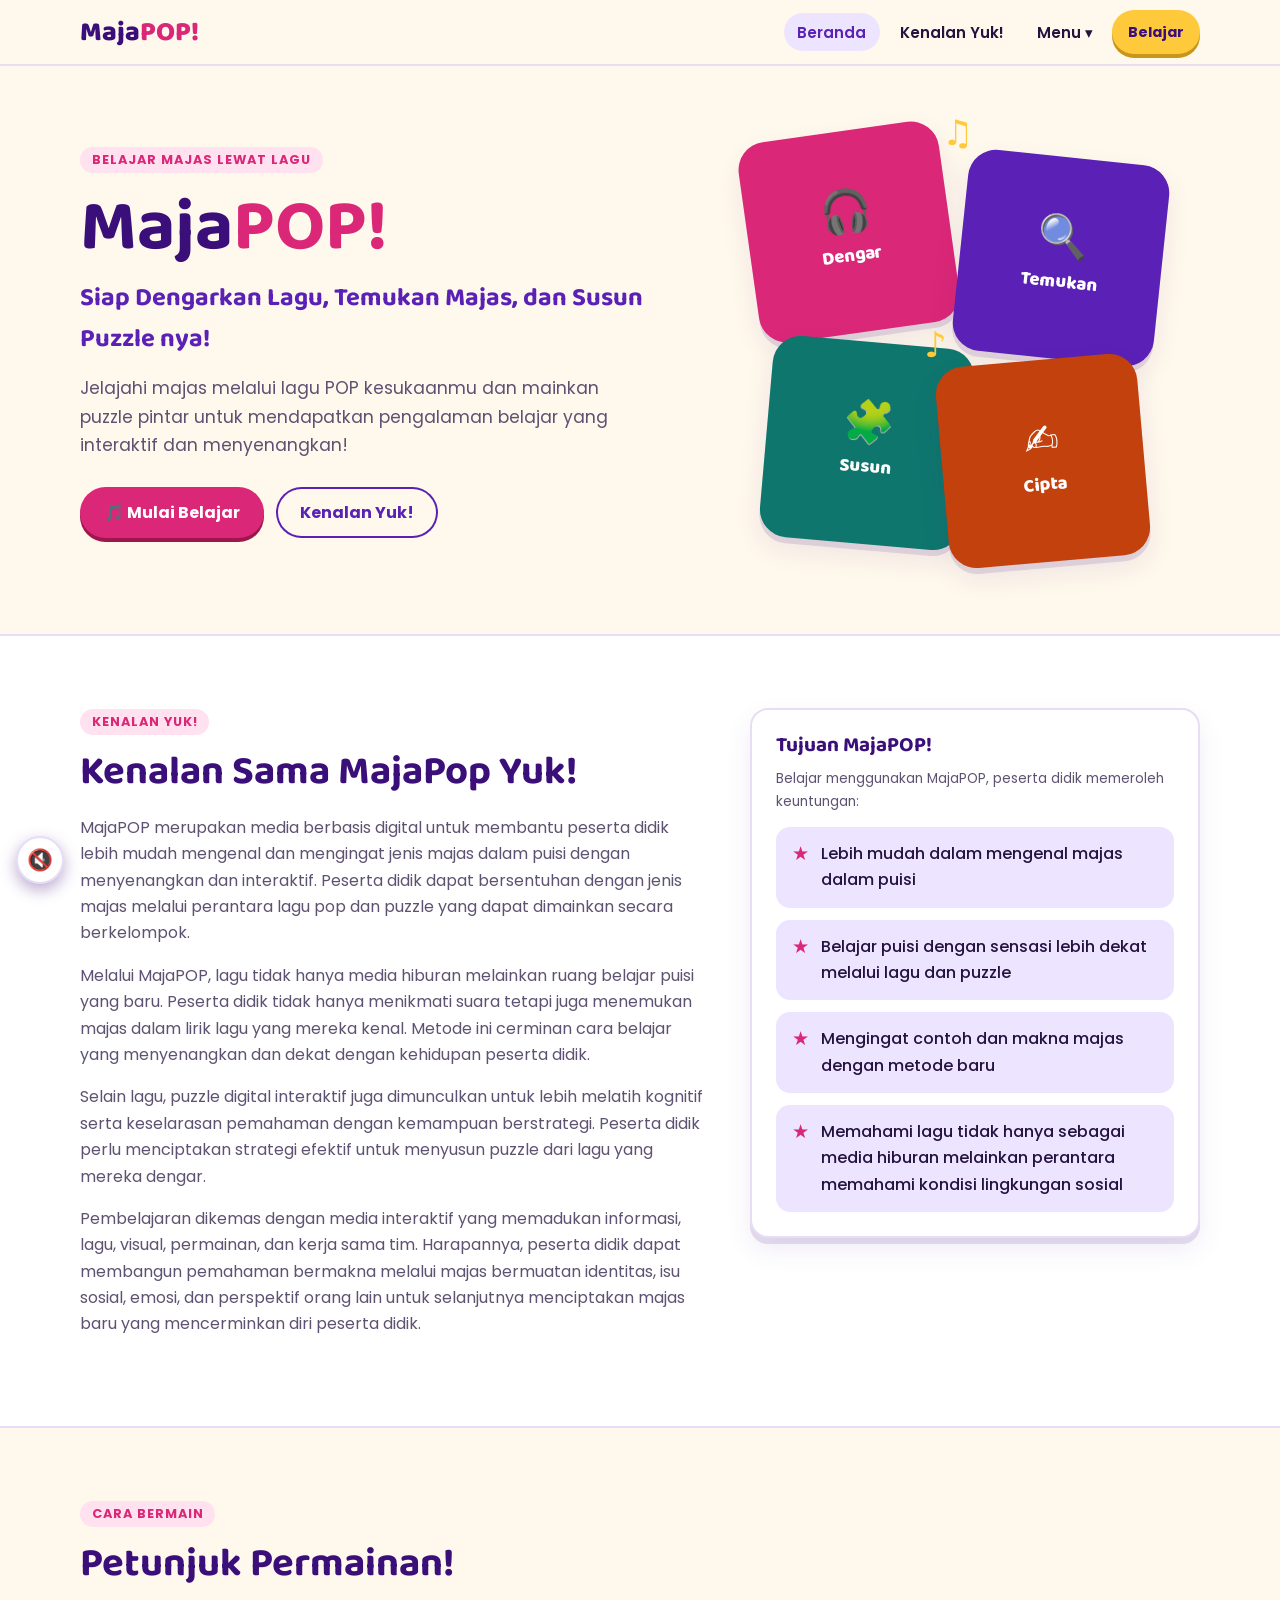
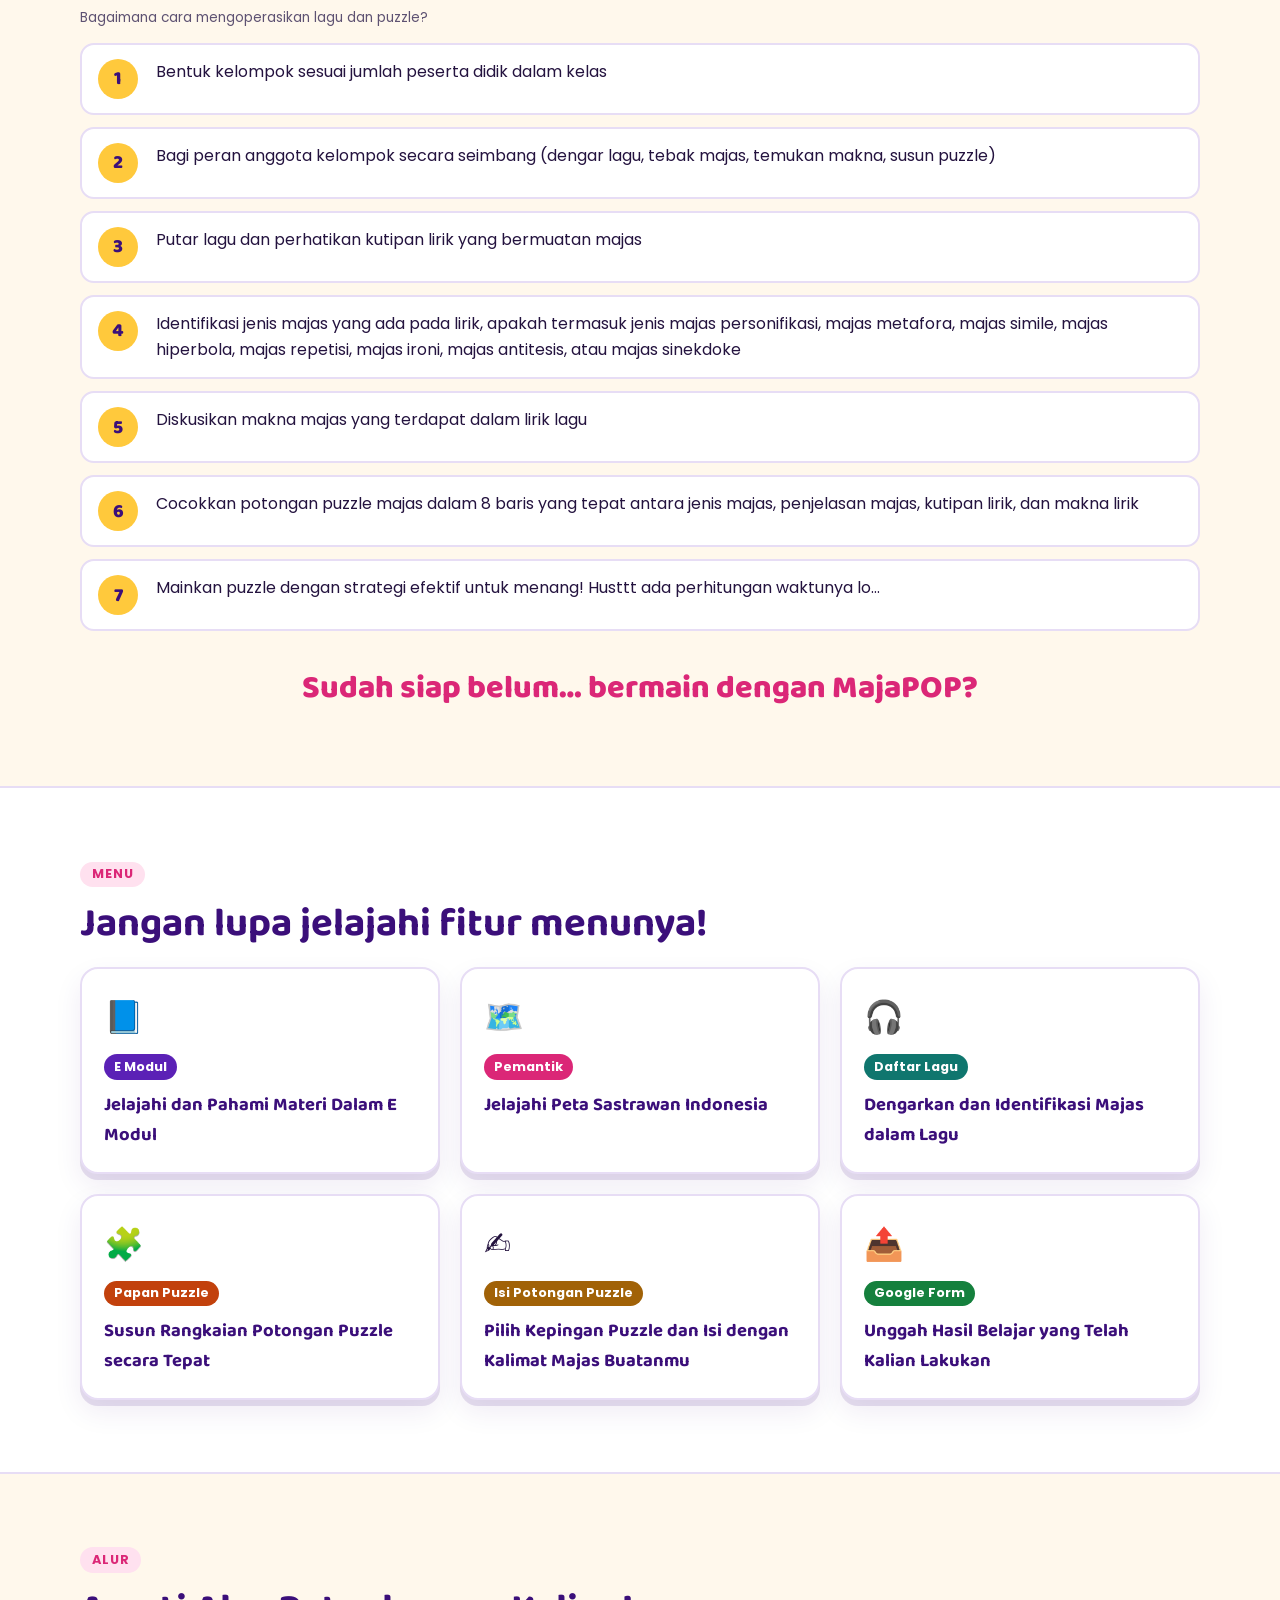
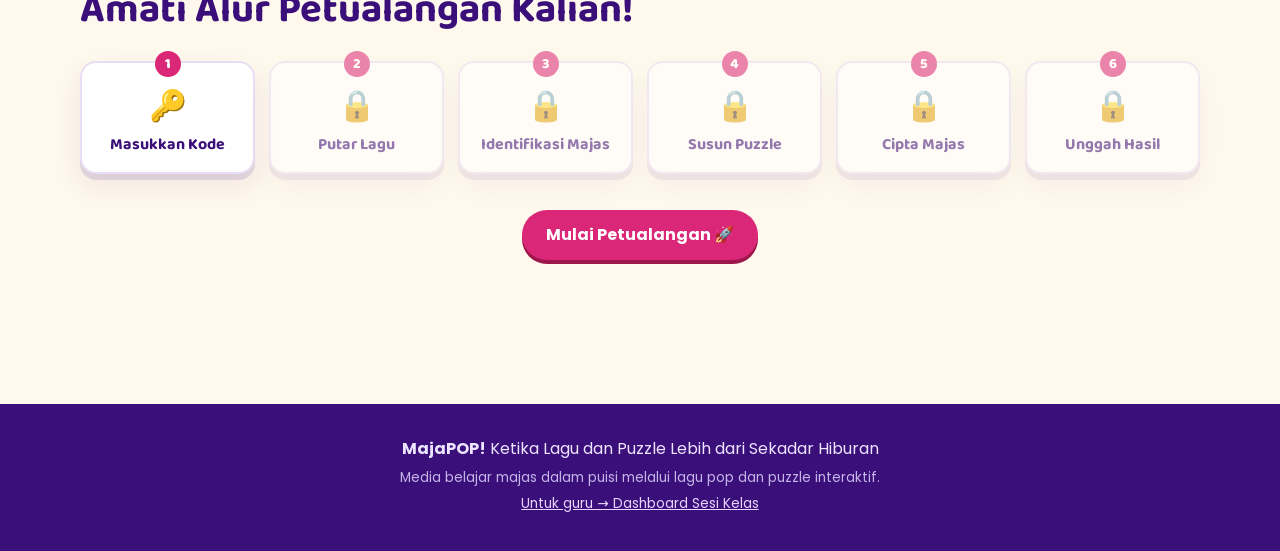
==== commit 71a1d1d2: "Tahap 2 dst. terkunci sampai guru memulai sesi Co-Authored-By: Claude Opus 5.5 <noreply@anthropic.co" ====
--- a/index.html
+++ b/index.html
@@ -123,8 +123,14 @@
         <span class="nama">${esc(f.label)}</span>
         <span class="judul">${esc(f.judul)}</span>
       </a>`).join('');
-    document.getElementById('alur-grid').innerHTML = LANGKAH.map((l) => `
-      <a href="${l.href}"><span class="ikon">${l.ikon}</span><span class="nama">${esc(l.label)}</span></a>`).join('');
+    // Alur mengikuti kunci stepper: langkah yang belum terbuka tidak bisa diklik.
+    const stateAlur = loadState();
+    document.getElementById('alur-grid').innerHTML = LANGKAH.map((l, i) => {
+      const terbuka = langkahTerbuka(stateAlur, i) && (i === 0 || !sesiTidakBerjalan(stateAlur));
+      return terbuka
+        ? `<a href="${l.href}"><span class="ikon">${l.ikon}</span><span class="nama">${esc(l.label)}</span></a>`
+        : `<a class="terkunci" aria-disabled="true" title="Terkunci"><span class="ikon">🔒</span><span class="nama">${esc(l.label)}</span></a>`;
+    }).join('');
   </script>
 </body>
 </html>
--- a/css/style.css
+++ b/css/style.css
@@ -233,6 +233,7 @@
 }
 @media (hover: hover) { .alur a:hover { transform: translateY(-4px); } }
 .alur a:active { transform: scale(.97); }
+.alur a.terkunci { opacity: .55; cursor: not-allowed; transform: none; }
 .alur a::before {
   content: counter(a); position: absolute; top: -12px; left: 50%; translate: -50% 0;
   width: 26px; height: 26px; border-radius: 50%; background: var(--pink); color: #fff;
@@ -256,7 +257,10 @@
 .step-ikon { display: grid; place-items: center; width: 30px; height: 30px; border-radius: 50%; background: var(--ungu-muda); font-size: .95rem; }
 .step.selesai .step-ikon { background: var(--hijau); color: #fff; font-weight: 800; }
 .step.aktif { border-color: var(--pink); background: var(--pink-muda); }
-.step.terkunci { opacity: .55; }
+.step.terkunci { opacity: .55; cursor: not-allowed; }
+.kunci-langkah { max-width: 520px; margin: 48px auto; text-align: center; }
+.kunci-langkah .besar { font-size: 3rem; line-height: 1; margin-bottom: 8px; }
+.kunci-langkah p { color: var(--teks-pudar); margin-bottom: 18px; }
 .step-garis { flex: 1 0 12px; height: 3px; background: var(--garis); border-radius: 3px; min-width: 12px; }
 
 /* ---------- Formulir ---------- */
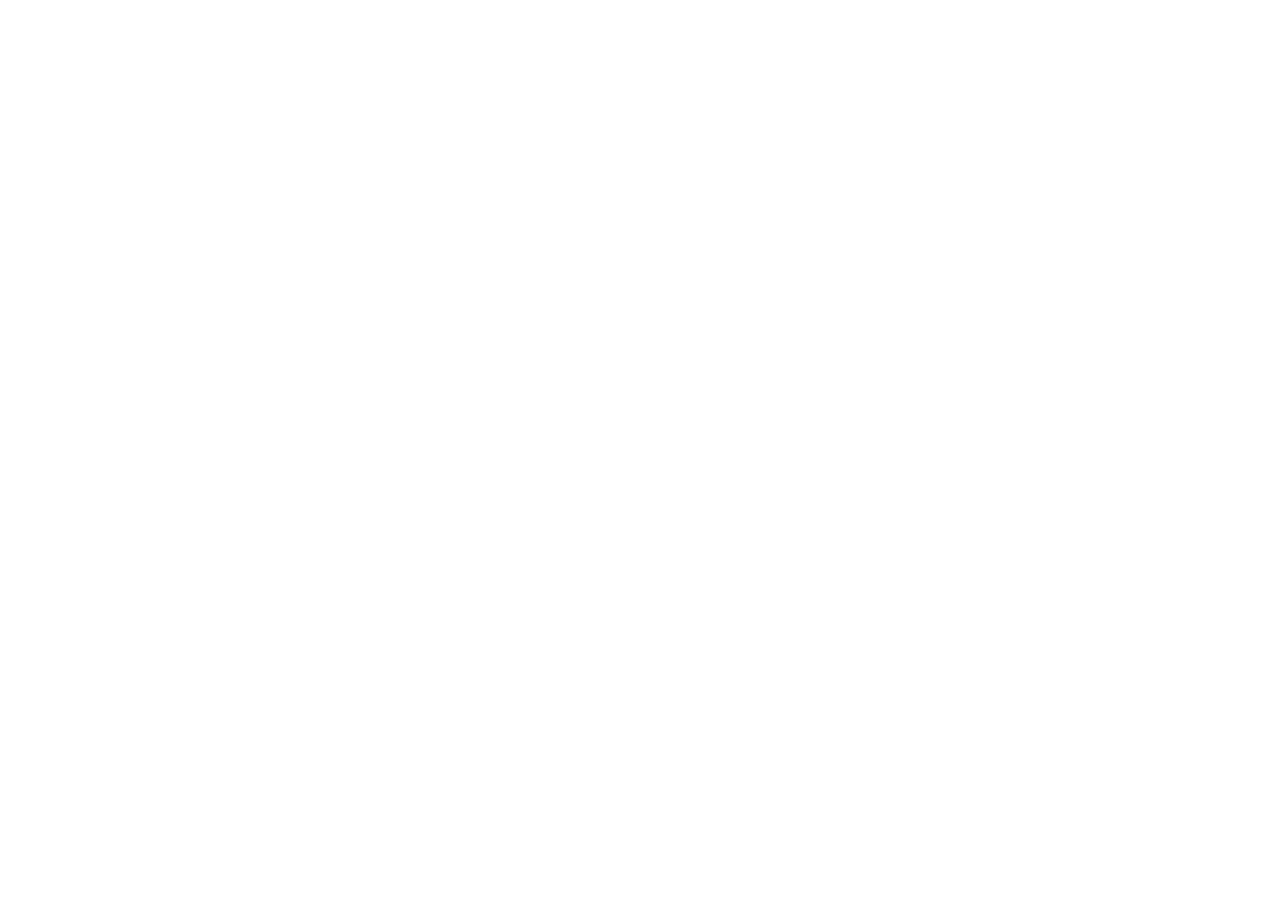
==== commit 95eb3654: "Alihkan GitHub Pages ke majapop.web.app Co-Authored-By: Claude Opus 5.5 <noreply@anthropic.com>" ====
--- a/index.html
+++ b/index.html
@@ -1,136 +1,12 @@
 <!doctype html>
 <html lang="id">
-<head>
-  <meta charset="utf-8">
-  <meta name="viewport" content="width=device-width, initial-scale=1, viewport-fit=cover">
-  <link rel="icon" type="image/png" href="icons/icon-192.png">
-  <link rel="manifest" href="manifest.webmanifest">
-  <meta name="theme-color" content="#FFF8EC">
-  <link rel="apple-touch-icon" href="icons/apple-touch-icon.png">
-  <meta name="apple-mobile-web-app-capable" content="yes">
-  <meta name="mobile-web-app-capable" content="yes">
-  <meta name="apple-mobile-web-app-title" content="MajaPOP!">
-  <title>MajaPOP! – Ketika Lagu dan Puzzle Lebih dari Sekadar Hiburan</title>
-  <meta name="description" content="Jelajahi majas melalui lagu POP kesukaanmu dan mainkan puzzle pintar.">
-  <link rel="preconnect" href="https://fonts.googleapis.com">
-  <link rel="preconnect" href="https://fonts.gstatic.com" crossorigin>
-  <link href="https://fonts.googleapis.com/css2?family=Baloo+2:wght@600;700;800&family=Poppins:ital,wght@0,400;0,500;0,600;0,700;1,500&display=swap" rel="stylesheet">
-  <link rel="stylesheet" href="css/style.css">
-</head>
-<body>
-  <header id="site-header"></header>
-
-  <main>
-    <!-- Beranda / hero -->
-    <section class="hero">
-      <div class="container hero-grid">
-        <div>
-          <span class="label-atas">Belajar Majas Lewat Lagu</span>
-          <h1>Maja<span>POP!</span></h1>
-          <p class="tagline">Siap Dengarkan Lagu, Temukan Majas, dan Susun Puzzle nya!</p>
-          <p class="lead">Jelajahi majas melalui lagu POP kesukaanmu dan mainkan puzzle pintar untuk mendapatkan pengalaman belajar yang interaktif dan menyenangkan!</p>
-          <div class="aksi">
-            <a class="btn" href="masuk.html">🎵 Mulai Belajar</a>
-            <a class="btn btn-garis" href="#kenalan">Kenalan Yuk!</a>
-          </div>
-        </div>
-        <div class="hero-art" aria-hidden="true">
-          <div class="keping k1"><div><b>🎧</b>Dengar</div></div>
-          <div class="keping k2"><div><b>🔍</b>Temukan</div></div>
-          <div class="keping k3"><div><b>🧩</b>Susun</div></div>
-          <div class="keping k4"><div><b>✍️</b>Cipta</div></div>
-          <span class="nada" style="top:44%;left:44%">♪</span>
-          <span class="nada" style="top:-4%;left:48%;animation-delay:-2s">♫</span>
-        </div>
-      </div>
-    </section>
-
-    <!-- Kenalan -->
-    <section class="bagian bagian-alt" id="kenalan">
-      <div class="container kenalan-grid">
-        <div class="kenalan-teks">
-          <span class="label-atas">Kenalan Yuk!</span>
-          <h2>Kenalan Sama MajaPop Yuk!</h2>
-          <p>MajaPOP merupakan media berbasis digital untuk membantu peserta didik lebih mudah mengenal dan mengingat jenis majas dalam puisi dengan menyenangkan dan interaktif. Peserta didik dapat bersentuhan dengan jenis majas melalui perantara lagu pop dan puzzle yang dapat dimainkan secara berkelompok.</p>
-          <p>Melalui MajaPOP, lagu tidak hanya media hiburan melainkan ruang belajar puisi yang baru. Peserta didik tidak hanya menikmati suara tetapi juga menemukan majas dalam lirik lagu yang mereka kenal. Metode ini cerminan cara belajar yang menyenangkan dan dekat dengan kehidupan peserta didik.</p>
-          <p>Selain lagu, puzzle digital interaktif juga dimunculkan untuk lebih melatih kognitif serta keselarasan pemahaman dengan kemampuan berstrategi. Peserta didik perlu menciptakan strategi efektif untuk menyusun puzzle dari lagu yang mereka dengar.</p>
-          <p>Pembelajaran dikemas dengan media interaktif yang memadukan informasi, lagu, visual, permainan, dan kerja sama tim. Harapannya, peserta didik dapat membangun pemahaman bermakna melalui majas bermuatan identitas, isu sosial, emosi, dan perspektif orang lain untuk selanjutnya menciptakan majas baru yang mencerminkan diri peserta didik.</p>
-        </div>
-        <div class="kartu">
-          <h3>Tujuan MajaPOP!</h3>
-          <p class="kecil">Belajar menggunakan MajaPOP, peserta didik memeroleh keuntungan:</p>
-          <ul class="tujuan-list">
-            <li>Lebih mudah dalam mengenal majas dalam puisi</li>
-            <li>Belajar puisi dengan sensasi lebih dekat melalui lagu dan puzzle</li>
-            <li>Mengingat contoh dan makna majas dengan metode baru</li>
-            <li>Memahami lagu tidak hanya sebagai media hiburan melainkan perantara memahami kondisi lingkungan sosial</li>
-          </ul>
-        </div>
-      </div>
-    </section>
-
-    <!-- Petunjuk -->
-    <section class="bagian" id="petunjuk">
-      <div class="container">
-        <span class="label-atas">Cara Bermain</span>
-        <h2>Petunjuk Permainan!</h2>
-        <p class="kecil">Bagaimana cara mengoperasikan lagu dan puzzle?</p>
-        <ol class="petunjuk-list">
-          <li>Bentuk kelompok sesuai jumlah peserta didik dalam kelas</li>
-          <li>Bagi peran anggota kelompok secara seimbang (dengar lagu, tebak majas, temukan makna, susun puzzle)</li>
-          <li>Putar lagu dan perhatikan kutipan lirik yang bermuatan majas</li>
-          <li>Identifikasi jenis majas yang ada pada lirik, apakah termasuk jenis majas personifikasi, majas metafora, majas simile, majas hiperbola, majas repetisi, majas ironi, majas antitesis, atau majas sinekdoke</li>
-          <li>Diskusikan makna majas yang terdapat dalam lirik lagu</li>
-          <li>Cocokkan potongan puzzle majas dalam 8 baris yang tepat antara jenis majas, penjelasan majas, kutipan lirik, dan makna lirik</li>
-          <li>Mainkan puzzle dengan strategi efektif untuk menang! Husttt ada perhitungan waktunya lo…</li>
-        </ol>
-        <p class="ajakan">Sudah siap belum… bermain dengan MajaPOP?</p>
-      </div>
-    </section>
-
-    <!-- Fitur menu -->
-    <section class="bagian bagian-alt" id="fitur">
-      <div class="container">
-        <span class="label-atas">Menu</span>
-        <h2>Jangan lupa jelajahi fitur menunya!</h2>
-        <div class="fitur-grid" id="fitur-grid"></div>
-      </div>
-    </section>
-
-    <!-- Alur -->
-    <section class="bagian" id="alur">
-      <div class="container">
-        <span class="label-atas">Alur</span>
-        <h2>Amati Alur Petualangan Kalian!</h2>
-        <div class="alur" id="alur-grid" style="margin-top:28px"></div>
-        <div class="aksi" style="justify-content:center;margin-top:36px">
-          <a class="btn" href="masuk.html">Mulai Petualangan 🚀</a>
-        </div>
-      </div>
-    </section>
-  </main>
-
-  <footer id="site-footer"></footer>
-
-  <script src="js/data.js"></script>
-  <script src="js/app.js"></script>
-  <script src="js/firebase-config.js"></script>
-  <script src="js/sesi.js"></script>
-  <script>
-    document.getElementById('fitur-grid').innerHTML = FITUR.map((f) => `
-      <a class="fitur" href="${f.href}">
-        <span class="ikon">${f.ikon}</span>
-        <span class="nama">${esc(f.label)}</span>
-        <span class="judul">${esc(f.judul)}</span>
-      </a>`).join('');
-    // Alur mengikuti kunci stepper: langkah yang belum terbuka tidak bisa diklik.
-    const stateAlur = loadState();
-    document.getElementById('alur-grid').innerHTML = LANGKAH.map((l, i) => {
-      const terbuka = langkahTerbuka(stateAlur, i) && (i === 0 || !sesiTidakBerjalan(stateAlur));
-      return terbuka
-        ? `<a href="${l.href}"><span class="ikon">${l.ikon}</span><span class="nama">${esc(l.label)}</span></a>`
-        : `<a class="terkunci" aria-disabled="true" title="Terkunci"><span class="ikon">🔒</span><span class="nama">${esc(l.label)}</span></a>`;
-    }).join('');
-  </script>
-</body>
+<meta charset="utf-8">
+<meta name="viewport" content="width=device-width,initial-scale=1">
+<title>MajaPOP! pindah alamat</title>
+<script>
+  // MajaPOP! pindah ke majapop.web.app: bawa path, kode sesi (?kode=), dan hash ke alamat baru.
+  var p = location.pathname.replace(/^\/majapop/, '') || '/';
+  location.replace('https://majapop.web.app' + p + location.search + location.hash);
+</script>
+<p style="font-family:sans-serif;text-align:center;margin-top:20vh">MajaPOP! sudah pindah ke <a href="https://majapop.web.app/">majapop.web.app</a></p>
 </html>
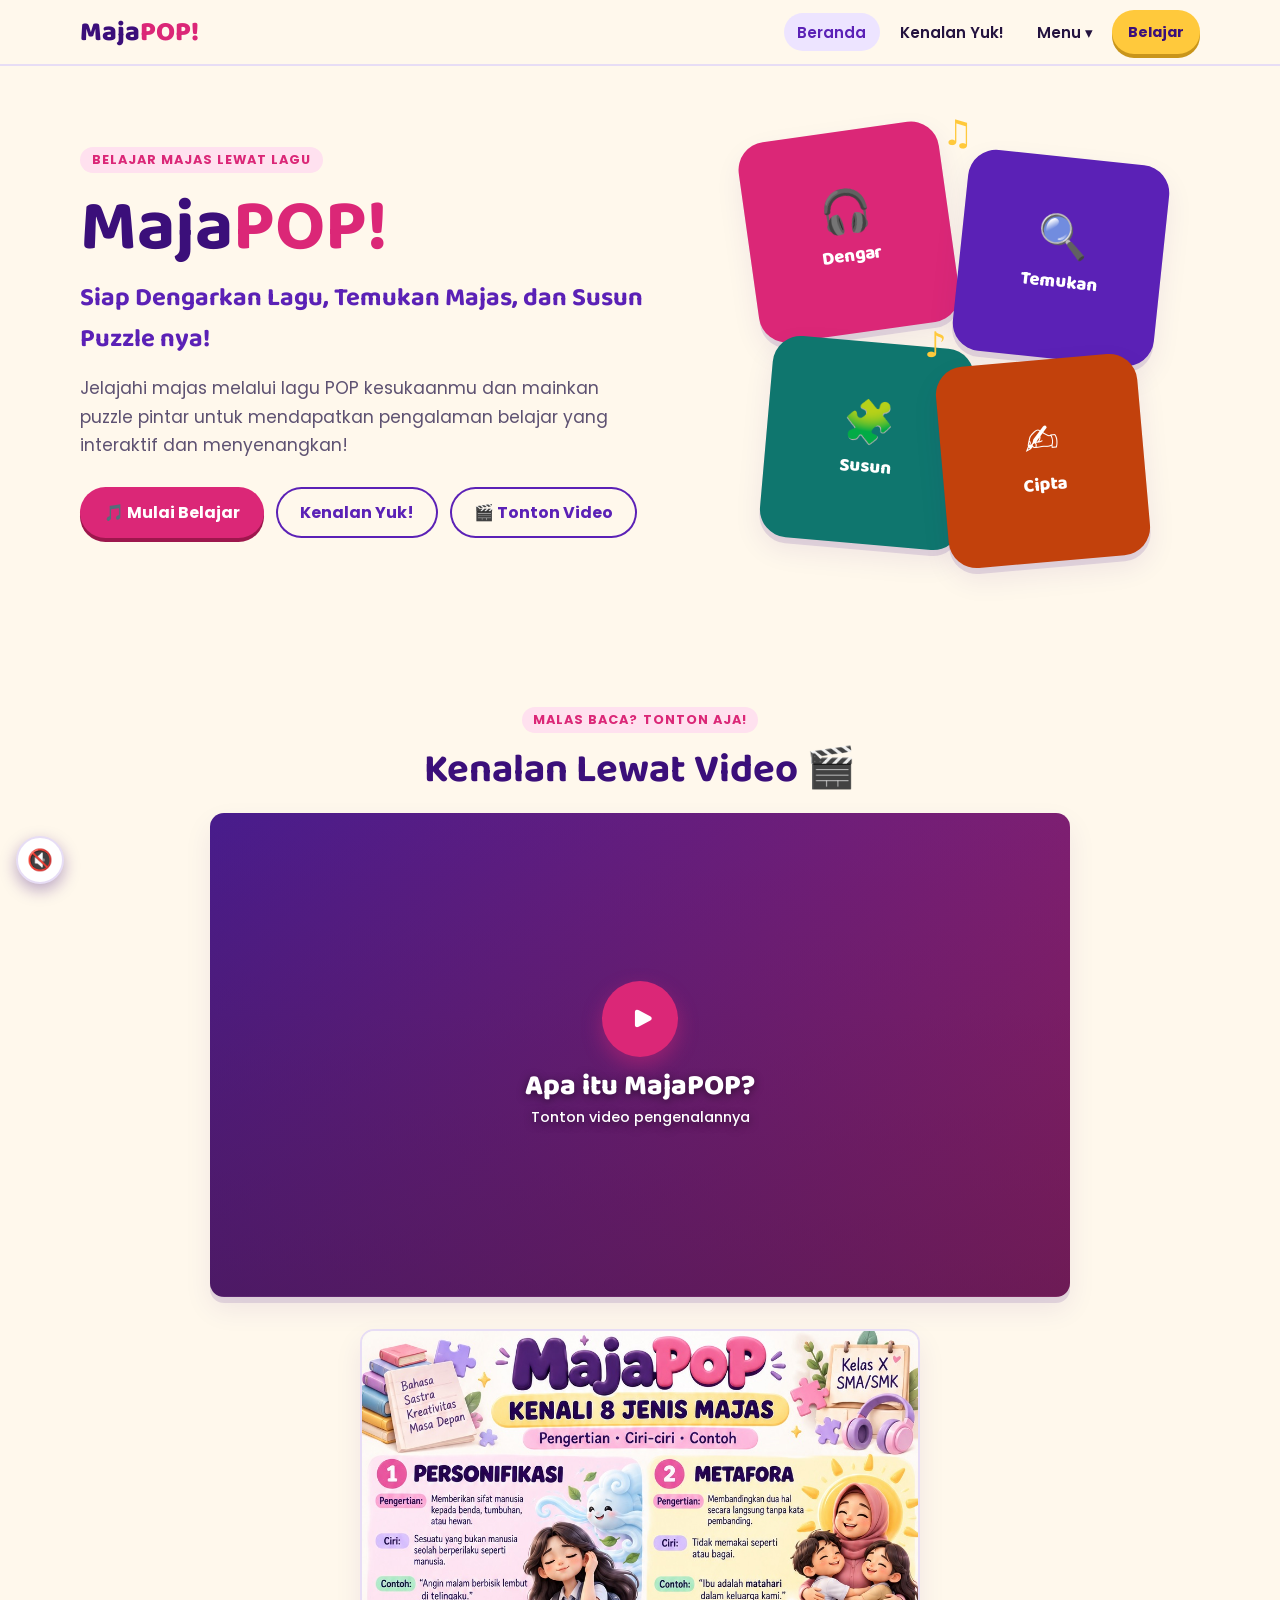
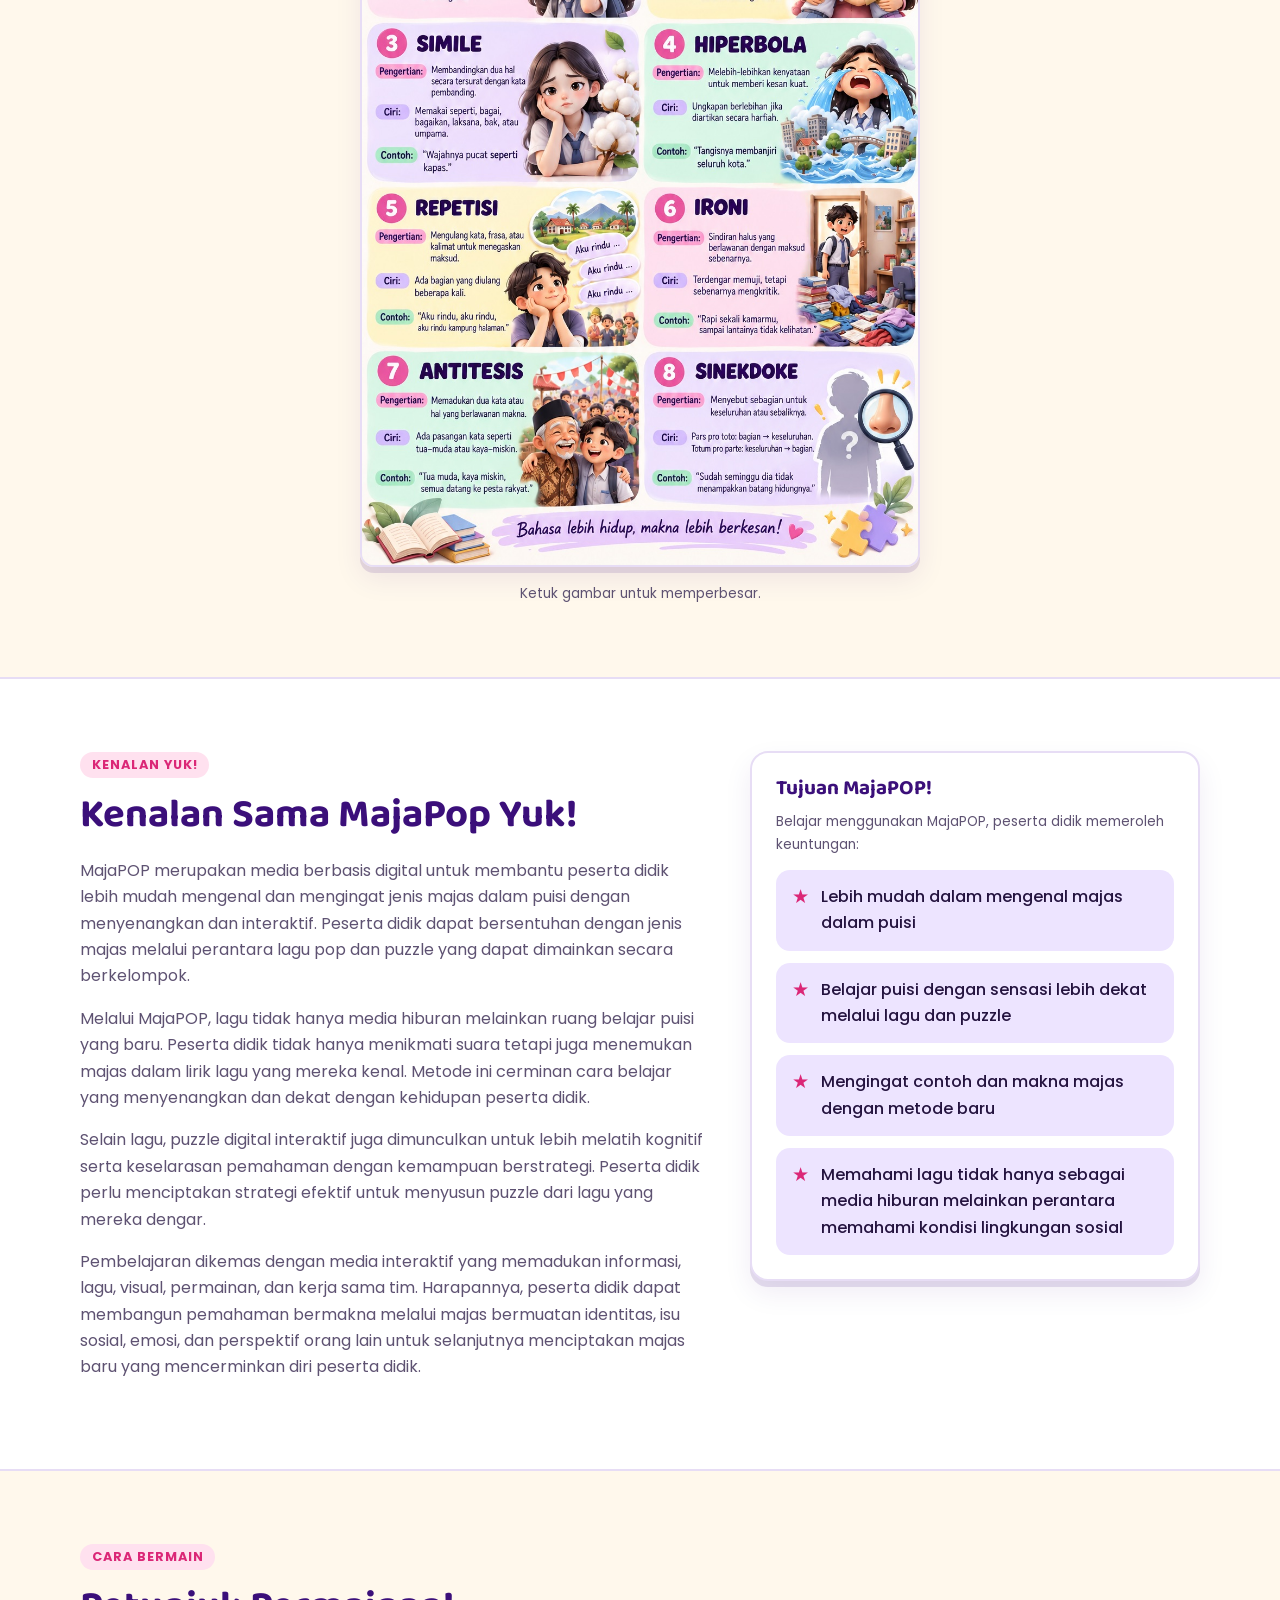
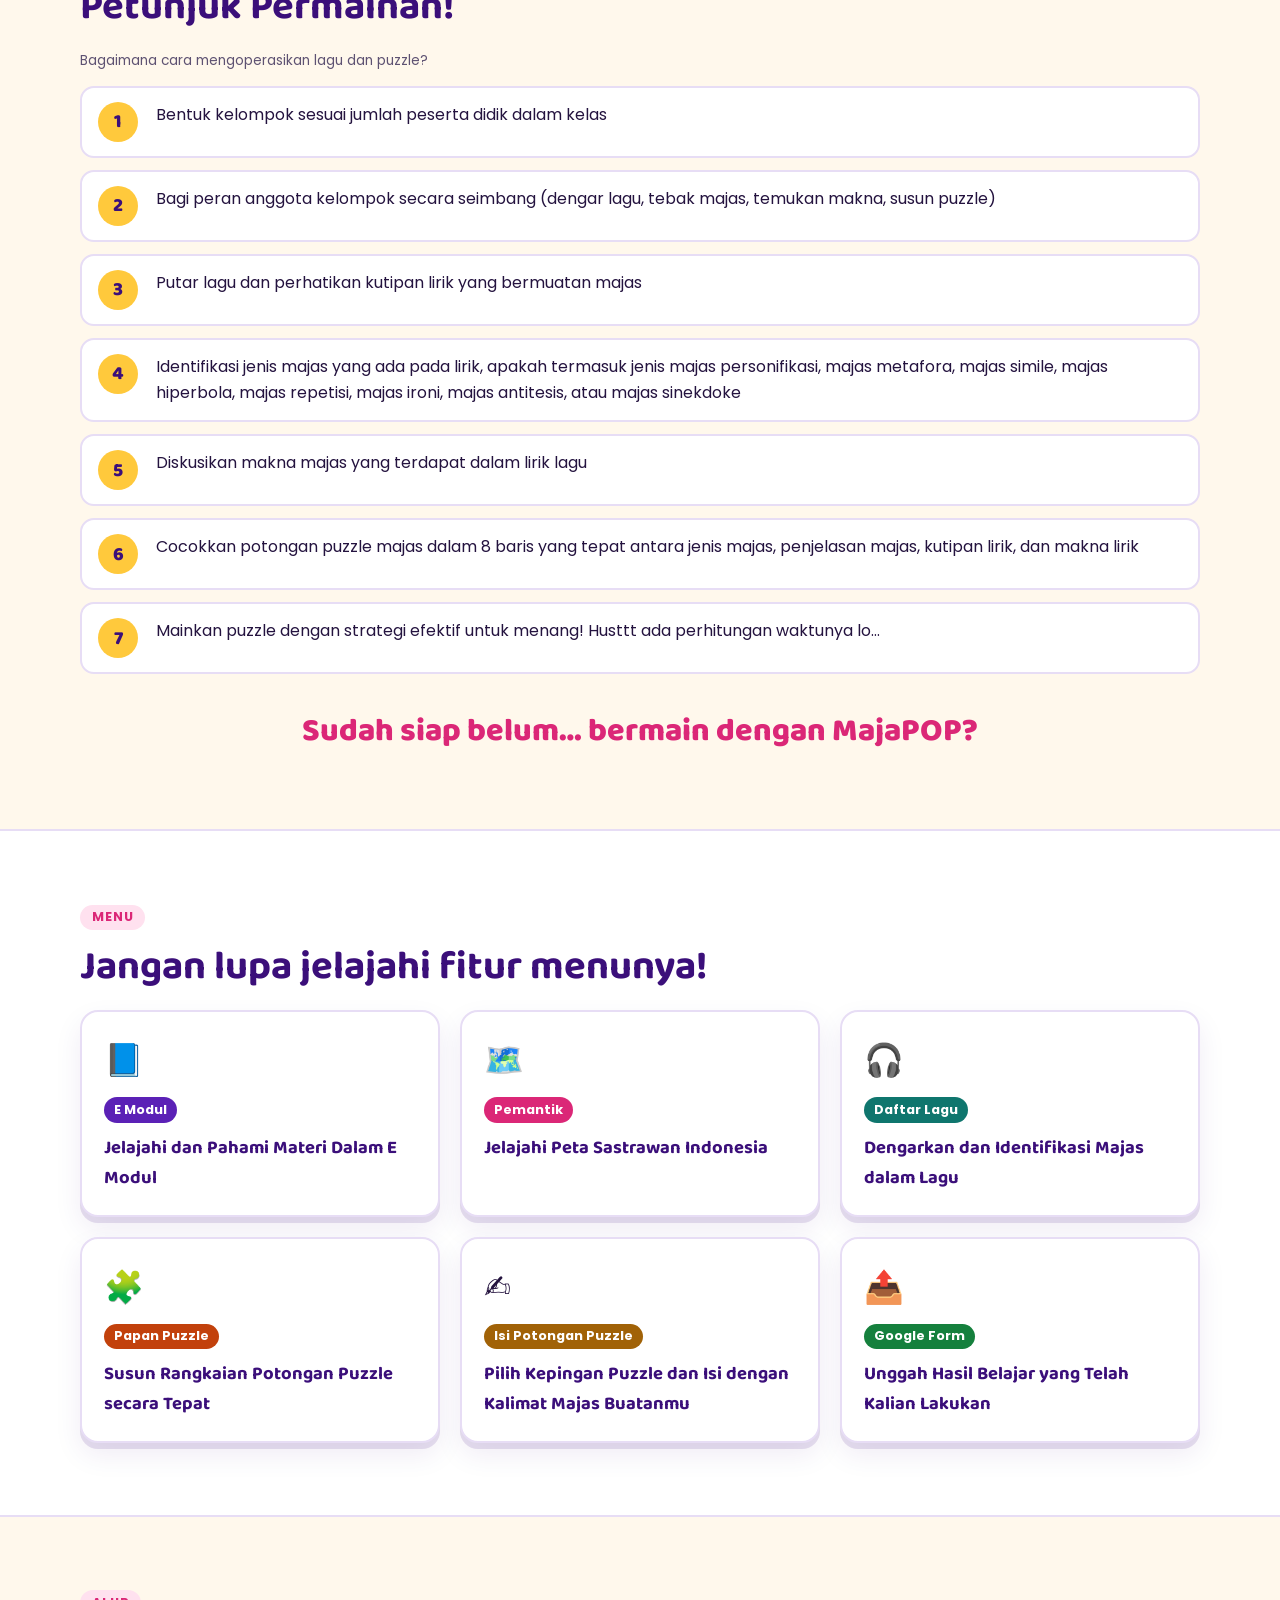
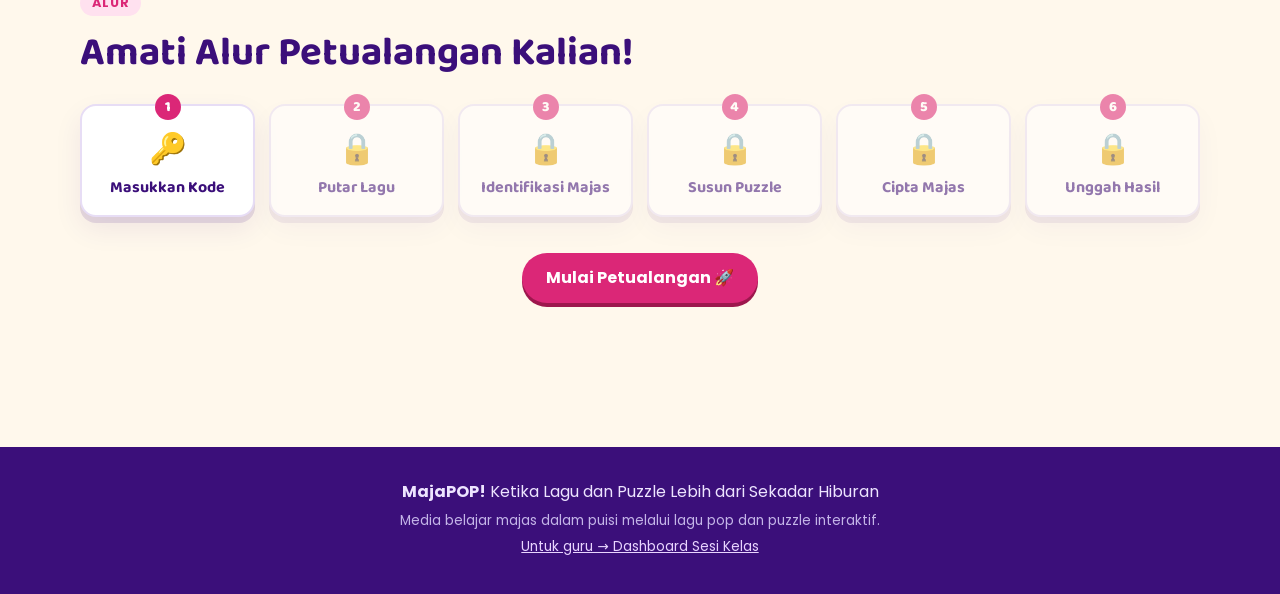
==== commit 42eedf2d: "Video dan infografis pengenalan MajaPOP di Beranda Video YouTube (tidak publik) diputar langsung di " ====
--- a/index.html
+++ b/index.html
@@ -1,12 +1,177 @@
 <!doctype html>
 <html lang="id">
-<meta charset="utf-8">
-<meta name="viewport" content="width=device-width,initial-scale=1">
-<title>MajaPOP! pindah alamat</title>
-<script>
-  // MajaPOP! pindah ke majapop.web.app: bawa path, kode sesi (?kode=), dan hash ke alamat baru.
-  var p = location.pathname.replace(/^\/majapop/, '') || '/';
-  location.replace('https://majapop.web.app' + p + location.search + location.hash);
-</script>
-<p style="font-family:sans-serif;text-align:center;margin-top:20vh">MajaPOP! sudah pindah ke <a href="https://majapop.web.app/">majapop.web.app</a></p>
+<head>
+  <meta charset="utf-8">
+  <meta name="viewport" content="width=device-width, initial-scale=1, viewport-fit=cover">
+  <link rel="icon" type="image/png" href="icons/icon-192.png">
+  <link rel="manifest" href="manifest.webmanifest">
+  <meta name="theme-color" content="#FFF8EC">
+  <link rel="apple-touch-icon" href="icons/apple-touch-icon.png">
+  <meta name="apple-mobile-web-app-capable" content="yes">
+  <meta name="mobile-web-app-capable" content="yes">
+  <meta name="apple-mobile-web-app-title" content="MajaPOP!">
+  <title>MajaPOP! – Ketika Lagu dan Puzzle Lebih dari Sekadar Hiburan</title>
+  <meta name="description" content="Jelajahi majas melalui lagu POP kesukaanmu dan mainkan puzzle pintar.">
+  <link rel="preconnect" href="https://fonts.googleapis.com">
+  <link rel="preconnect" href="https://fonts.gstatic.com" crossorigin>
+  <link href="https://fonts.googleapis.com/css2?family=Baloo+2:wght@600;700;800&family=Poppins:ital,wght@0,400;0,500;0,600;0,700;1,500&display=swap" rel="stylesheet">
+  <link rel="stylesheet" href="css/style.css">
+</head>
+<body>
+  <header id="site-header"></header>
+
+  <main>
+    <!-- Beranda / hero -->
+    <section class="hero">
+      <div class="container hero-grid">
+        <div>
+          <span class="label-atas">Belajar Majas Lewat Lagu</span>
+          <h1>Maja<span>POP!</span></h1>
+          <p class="tagline">Siap Dengarkan Lagu, Temukan Majas, dan Susun Puzzle nya!</p>
+          <p class="lead">Jelajahi majas melalui lagu POP kesukaanmu dan mainkan puzzle pintar untuk mendapatkan pengalaman belajar yang interaktif dan menyenangkan!</p>
+          <div class="aksi">
+            <a class="btn" href="masuk.html">🎵 Mulai Belajar</a>
+            <a class="btn btn-garis" href="#kenalan">Kenalan Yuk!</a>
+            <a class="btn btn-garis" href="#video" id="btn-video" hidden>🎬 Tonton Video</a>
+          </div>
+        </div>
+        <div class="hero-art" aria-hidden="true">
+          <div class="keping k1"><div><b>🎧</b>Dengar</div></div>
+          <div class="keping k2"><div><b>🔍</b>Temukan</div></div>
+          <div class="keping k3"><div><b>🧩</b>Susun</div></div>
+          <div class="keping k4"><div><b>✍️</b>Cipta</div></div>
+          <span class="nada" style="top:44%;left:44%">♪</span>
+          <span class="nada" style="top:-4%;left:48%;animation-delay:-2s">♫</span>
+        </div>
+      </div>
+    </section>
+
+    <!-- Video & infografis pengenalan (diisi dari PENGATURAN di js/data.js) -->
+    <section class="bagian" id="video" hidden>
+      <div class="container tengah">
+        <span class="label-atas">Malas Baca? Tonton Aja!</span>
+        <h2>Kenalan Lewat Video 🎬</h2>
+        <div class="video-wrap" id="video-pengenalan"></div>
+        <div class="infografis-grid" id="infografis"></div>
+      </div>
+    </section>
+
+    <!-- Kenalan -->
+    <section class="bagian bagian-alt" id="kenalan">
+      <div class="container kenalan-grid">
+        <div class="kenalan-teks">
+          <span class="label-atas">Kenalan Yuk!</span>
+          <h2>Kenalan Sama MajaPop Yuk!</h2>
+          <p>MajaPOP merupakan media berbasis digital untuk membantu peserta didik lebih mudah mengenal dan mengingat jenis majas dalam puisi dengan menyenangkan dan interaktif. Peserta didik dapat bersentuhan dengan jenis majas melalui perantara lagu pop dan puzzle yang dapat dimainkan secara berkelompok.</p>
+          <p>Melalui MajaPOP, lagu tidak hanya media hiburan melainkan ruang belajar puisi yang baru. Peserta didik tidak hanya menikmati suara tetapi juga menemukan majas dalam lirik lagu yang mereka kenal. Metode ini cerminan cara belajar yang menyenangkan dan dekat dengan kehidupan peserta didik.</p>
+          <p>Selain lagu, puzzle digital interaktif juga dimunculkan untuk lebih melatih kognitif serta keselarasan pemahaman dengan kemampuan berstrategi. Peserta didik perlu menciptakan strategi efektif untuk menyusun puzzle dari lagu yang mereka dengar.</p>
+          <p>Pembelajaran dikemas dengan media interaktif yang memadukan informasi, lagu, visual, permainan, dan kerja sama tim. Harapannya, peserta didik dapat membangun pemahaman bermakna melalui majas bermuatan identitas, isu sosial, emosi, dan perspektif orang lain untuk selanjutnya menciptakan majas baru yang mencerminkan diri peserta didik.</p>
+        </div>
+        <div class="kartu">
+          <h3>Tujuan MajaPOP!</h3>
+          <p class="kecil">Belajar menggunakan MajaPOP, peserta didik memeroleh keuntungan:</p>
+          <ul class="tujuan-list">
+            <li>Lebih mudah dalam mengenal majas dalam puisi</li>
+            <li>Belajar puisi dengan sensasi lebih dekat melalui lagu dan puzzle</li>
+            <li>Mengingat contoh dan makna majas dengan metode baru</li>
+            <li>Memahami lagu tidak hanya sebagai media hiburan melainkan perantara memahami kondisi lingkungan sosial</li>
+          </ul>
+        </div>
+      </div>
+    </section>
+
+    <!-- Petunjuk -->
+    <section class="bagian" id="petunjuk">
+      <div class="container">
+        <span class="label-atas">Cara Bermain</span>
+        <h2>Petunjuk Permainan!</h2>
+        <p class="kecil">Bagaimana cara mengoperasikan lagu dan puzzle?</p>
+        <ol class="petunjuk-list">
+          <li>Bentuk kelompok sesuai jumlah peserta didik dalam kelas</li>
+          <li>Bagi peran anggota kelompok secara seimbang (dengar lagu, tebak majas, temukan makna, susun puzzle)</li>
+          <li>Putar lagu dan perhatikan kutipan lirik yang bermuatan majas</li>
+          <li>Identifikasi jenis majas yang ada pada lirik, apakah termasuk jenis majas personifikasi, majas metafora, majas simile, majas hiperbola, majas repetisi, majas ironi, majas antitesis, atau majas sinekdoke</li>
+          <li>Diskusikan makna majas yang terdapat dalam lirik lagu</li>
+          <li>Cocokkan potongan puzzle majas dalam 8 baris yang tepat antara jenis majas, penjelasan majas, kutipan lirik, dan makna lirik</li>
+          <li>Mainkan puzzle dengan strategi efektif untuk menang! Husttt ada perhitungan waktunya lo…</li>
+        </ol>
+        <p class="ajakan">Sudah siap belum… bermain dengan MajaPOP?</p>
+      </div>
+    </section>
+
+    <!-- Fitur menu -->
+    <section class="bagian bagian-alt" id="fitur">
+      <div class="container">
+        <span class="label-atas">Menu</span>
+        <h2>Jangan lupa jelajahi fitur menunya!</h2>
+        <div class="fitur-grid" id="fitur-grid"></div>
+      </div>
+    </section>
+
+    <!-- Alur -->
+    <section class="bagian" id="alur">
+      <div class="container">
+        <span class="label-atas">Alur</span>
+        <h2>Amati Alur Petualangan Kalian!</h2>
+        <div class="alur" id="alur-grid" style="margin-top:28px"></div>
+        <div class="aksi" style="justify-content:center;margin-top:36px">
+          <a class="btn" href="masuk.html">Mulai Petualangan 🚀</a>
+        </div>
+      </div>
+    </section>
+  </main>
+
+  <footer id="site-footer"></footer>
+
+  <script src="js/data.js"></script>
+  <script src="js/app.js"></script>
+  <script src="js/firebase-config.js"></script>
+  <script src="js/sesi.js"></script>
+  <script>
+    document.getElementById('fitur-grid').innerHTML = FITUR.map((f) => `
+      <a class="fitur" href="${f.href}">
+        <span class="ikon">${f.ikon}</span>
+        <span class="nama">${esc(f.label)}</span>
+        <span class="judul">${esc(f.judul)}</span>
+      </a>`).join('');
+
+    // Video pengenalan: sampul + tombol ▶ dulu, iframe YouTube baru dimuat saat diketuk
+    // (Beranda tetap ringan, dan musik beranda dihentikan agar tidak bertabrakan dengan suara video).
+    const idVideo = PENGATURAN.videoPengenalan;
+    const infografis = PENGATURAN.infografis || [];
+    if (idVideo || infografis.length) {
+      document.getElementById('video').hidden = false;
+      document.getElementById('btn-video').hidden = false;
+    }
+    if (idVideo) {
+      const wadah = document.getElementById('video-pengenalan');
+      const id = encodeURIComponent(idVideo);
+      // Sampul dari YouTube; jika belum tersedia, gradien MajaPOP di belakangnya tetap tampil.
+      wadah.innerHTML = `
+        <button type="button" class="video-facade" style="--sampul:url('https://i.ytimg.com/vi/${id}/hqdefault.jpg')">
+          <span><span class="putar" aria-hidden="true">▶</span>Apa itu MajaPOP?<small>Tonton video pengenalannya</small></span>
+        </button>`;
+      wadah.querySelector('button').addEventListener('click', () => {
+        MUSIK.latar(false);
+        wadah.innerHTML = `<iframe class="player" src="https://www.youtube-nocookie.com/embed/${id}?autoplay=1&rel=0&playsinline=1"
+          title="Apa itu MajaPOP?" allow="autoplay; encrypted-media; picture-in-picture" allowfullscreen></iframe>`;
+      }, { once: true });
+    }
+    if (infografis.length) {
+      document.getElementById('infografis').innerHTML = infografis.map((src, i) => `
+        <a href="${esc(encodeURI(src))}" target="_blank" rel="noopener">
+          <img src="${esc(encodeURI(src))}" alt="Infografis MajaPOP ${i + 1}" loading="lazy">
+        </a>`).join('') + '<p class="kecil">Ketuk gambar untuk memperbesar.</p>';
+    }
+
+    // Alur mengikuti kunci stepper: langkah yang belum terbuka tidak bisa diklik.
+    const stateAlur = loadState();
+    document.getElementById('alur-grid').innerHTML = LANGKAH.map((l, i) => {
+      const terbuka = langkahTerbuka(stateAlur, i) && (i === 0 || !sesiTidakBerjalan(stateAlur));
+      return terbuka
+        ? `<a href="${l.href}"><span class="ikon">${l.ikon}</span><span class="nama">${esc(l.label)}</span></a>`
+        : `<a class="terkunci" aria-disabled="true" title="Terkunci"><span class="ikon">🔒</span><span class="nama">${esc(l.label)}</span></a>`;
+    }).join('');
+  </script>
+</body>
 </html>
--- a/css/style.css
+++ b/css/style.css
@@ -0,0 +1,927 @@
+/* ============================================================
+   MajaPOP! — gaya tampilan
+   ============================================================ */
+:root {
+  --ungu: #5B21B6;
+  --ungu-tua: #3B0F7A;
+  --ungu-muda: #EDE4FF;
+  --pink: #DB2777;
+  --pink-muda: #FFE1EF;
+  --kuning: #FFC93C;
+  --kuning-muda: #FFF4D2;
+  --toska: #0F766E;
+  --toska-muda: #D5F5F1;
+  --oranye: #C2410C;
+  --oranye-muda: #FFE6D8;
+  --hijau: #15803D;
+  --merah: #B91C1C;
+  --bg: #FFF8EC;
+  --kartu: #FFFFFF;
+  --teks: #24133F;
+  --teks-pudar: #5E5272;
+  --garis: #E7DDF5;
+  --radius: 18px;
+  --bayangan: 0 6px 0 rgba(59, 15, 122, .12), 0 12px 28px rgba(59, 15, 122, .08);
+  --font-judul: 'Baloo 2', system-ui, sans-serif;
+  --font-isi: 'Poppins', system-ui, sans-serif;
+}
+
+* { box-sizing: border-box; }
+[hidden] { display: none !important; }
+html { scroll-behavior: smooth; scroll-padding-top: 80px; }
+body {
+  margin: 0;
+  font-family: var(--font-isi);
+  color: var(--teks);
+  background: var(--bg);
+  line-height: 1.65;
+  -webkit-font-smoothing: antialiased;
+  -webkit-tap-highlight-color: transparent;
+  -webkit-text-size-adjust: 100%;
+}
+img { max-width: 100%; }
+h1, h2, h3, h4 { font-family: var(--font-judul); line-height: 1.15; margin: 0 0 .5em; color: var(--ungu-tua); }
+h1 { font-size: clamp(2.4rem, 7vw, 4.5rem); }
+h2 { font-size: clamp(1.7rem, 4vw, 2.5rem); }
+h3 { font-size: 1.3rem; }
+p { margin: 0 0 1em; }
+a { color: var(--ungu); }
+.container { width: min(1120px, 100% - 32px); margin-inline: auto; }
+.kecil { font-size: .85rem; color: var(--teks-pudar); }
+.tengah { text-align: center; }
+.sr-only { position: absolute; width: 1px; height: 1px; overflow: hidden; clip: rect(0 0 0 0); }
+
+/* ---------- Tombol ---------- */
+.btn {
+  display: inline-flex; align-items: center; justify-content: center; gap: .5em;
+  font: 700 1rem var(--font-isi);
+  padding: .8em 1.5em;
+  border-radius: 999px;
+  border: 0;
+  background: var(--pink);
+  color: #fff;
+  text-decoration: none;
+  cursor: pointer;
+  box-shadow: 0 4px 0 #9D174D;
+  transition: transform .12s, box-shadow .12s, filter .12s;
+}
+@media (hover: hover) { .btn:hover { filter: brightness(1.06); transform: translateY(-1px); } }
+.btn:active { transform: translateY(3px); box-shadow: 0 1px 0 #9D174D; }
+.btn:disabled { opacity: .5; cursor: not-allowed; transform: none; }
+.btn-kecil { padding: .45em 1.1em; font-size: .9rem; min-height: 44px; }
+.btn-kuning { background: var(--kuning); color: var(--ungu-tua); box-shadow: 0 4px 0 #C9951A; }
+.btn-ungu { background: var(--ungu); box-shadow: 0 4px 0 var(--ungu-tua); }
+.btn-toska { background: var(--toska); box-shadow: 0 4px 0 #0B4F4A; }
+.btn-garis { background: transparent; color: var(--ungu); box-shadow: inset 0 0 0 2px var(--ungu); }
+.btn-garis:active { box-shadow: inset 0 0 0 2px var(--ungu); }
+.aksi { display: flex; flex-wrap: wrap; gap: 12px; align-items: center; }
+
+/* ---------- Header ---------- */
+.site-header {
+  position: sticky; top: 0; z-index: 50;
+  background: rgba(255, 248, 236, .92);
+  backdrop-filter: blur(8px);
+  border-bottom: 2px solid var(--garis);
+}
+.nav { display: flex; align-items: center; justify-content: space-between; min-height: 64px; gap: 16px; }
+.brand { font: 800 1.7rem var(--font-judul); color: var(--ungu-tua); text-decoration: none; min-height: 44px; display: inline-flex; align-items: center; }
+.brand span { color: var(--pink); }
+.nav-links { display: flex; align-items: center; gap: 6px; }
+.nav-links > a:not(.btn), .dropdown-btn {
+  font: 600 .95rem var(--font-isi); color: var(--teks); text-decoration: none;
+  padding: .5em .9em; border-radius: 999px; background: none; border: 0; cursor: pointer;
+}
+.nav-links > a.aktif { background: var(--ungu-muda); color: var(--ungu); }
+@media (hover: hover) { .nav-links > a:not(.btn):hover, .dropdown-btn:hover { background: var(--ungu-muda); color: var(--ungu); } }
+.nav-toggle { display: none; font-size: 1.5rem; background: none; border: 0; cursor: pointer; color: var(--ungu-tua); }
+.dropdown { position: relative; }
+.dropdown-menu {
+  display: none; position: absolute; right: 0; top: calc(100% + 8px);
+  background: var(--kartu); border-radius: 14px; box-shadow: var(--bayangan);
+  min-width: 240px; padding: 8px; border: 2px solid var(--garis);
+}
+.dropdown.buka .dropdown-menu { display: block; }
+.dropdown-menu a { display: block; padding: .55em .8em; border-radius: 10px; text-decoration: none; color: var(--teks); font-weight: 500; }
+.dropdown-menu a:hover, .dropdown-menu a.aktif { background: var(--ungu-muda); color: var(--ungu); }
+
+@media (max-width: 760px) {
+  /* backdrop-filter membuat panel menu (position: fixed) terkurung di dalam header, jadi dimatikan di HP. */
+  .site-header { backdrop-filter: none; background: var(--bg); }
+  .nav { min-height: 56px; }
+  .brand { font-size: 1.5rem; }
+  .nav-toggle { display: grid; place-items: center; width: 48px; height: 48px; margin-right: -8px; }
+  /* Menu HP: panel penuh di bawah header, semua fitur langsung terlihat. */
+  .nav-links {
+    display: none; position: fixed; left: 0; right: 0; top: 56px; bottom: 0; overflow-y: auto;
+    flex-direction: column; align-items: stretch; gap: 4px;
+    background: var(--bg); padding: 12px 16px calc(24px + env(safe-area-inset-bottom));
+    border-top: 2px solid var(--garis); overscroll-behavior: contain;
+  }
+  .nav-links.buka { display: flex; }
+  .nav-links > a:not(.btn) { min-height: 48px; display: flex; align-items: center; font-size: 1.05rem; border-radius: 14px; }
+  .nav-links > .btn { min-height: 52px; margin-top: 8px; font-size: 1rem; }
+  .dropdown-btn { display: none; }
+  .dropdown-menu {
+    display: block; position: static; box-shadow: none; border: 0; padding: 8px 0 0; min-width: 0; background: none;
+  }
+  .dropdown-menu::before {
+    content: 'Menu'; display: block; padding: 4px 4px 8px; font: 700 .75rem var(--font-isi);
+    letter-spacing: .08em; text-transform: uppercase; color: var(--pink);
+  }
+  .dropdown-menu a {
+    min-height: 52px; display: flex; align-items: center; gap: 10px; margin-bottom: 6px;
+    background: var(--kartu); border: 2px solid var(--garis); border-radius: 14px; padding: 0 14px;
+  }
+}
+
+/* ---------- Bagian umum ---------- */
+main { min-height: 60vh; }
+.bagian { padding: 72px 0; }
+.bagian-alt { background: var(--kartu); border-block: 2px solid var(--garis); }
+.label-atas {
+  display: inline-block; font: 700 .8rem var(--font-isi); letter-spacing: .08em; text-transform: uppercase;
+  color: var(--pink); background: var(--pink-muda); padding: .3em .9em; border-radius: 999px; margin-bottom: 14px;
+}
+.kartu {
+  background: var(--kartu); border-radius: var(--radius); padding: 24px;
+  box-shadow: var(--bayangan); border: 2px solid var(--garis);
+}
+.halaman-judul { padding: 40px 0 8px; }
+.halaman-judul p { color: var(--teks-pudar); max-width: 70ch; }
+.banner {
+  display: flex; flex-wrap: wrap; gap: 12px; align-items: center; justify-content: space-between;
+  background: var(--kuning-muda); border: 2px solid var(--kuning); border-radius: 14px;
+  padding: 14px 18px; margin: 16px 0; font-weight: 500;
+}
+
+/* ---------- Hero ---------- */
+.hero { padding: 56px 0 72px; overflow: hidden; }
+.hero-grid { display: grid; grid-template-columns: 1.15fr 1fr; gap: 48px; align-items: center; }
+.hero h1 { margin-bottom: .1em; }
+.hero h1 span { color: var(--pink); }
+.hero .tagline { font: 700 clamp(1.2rem, 2.6vw, 1.6rem) var(--font-judul); color: var(--ungu); margin-bottom: .6em; }
+.hero p.lead { font-size: 1.08rem; color: var(--teks-pudar); max-width: 52ch; margin-bottom: 1.6em; }
+.hero-art { position: relative; aspect-ratio: 1; max-width: 440px; justify-self: center; width: 100%; }
+.hero-art .keping {
+  position: absolute; width: 46%; aspect-ratio: 1; border-radius: 28px;
+  display: grid; place-items: center; text-align: center;
+  font: 800 1.15rem var(--font-judul); color: #fff; box-shadow: var(--bayangan);
+  animation: melayang 6s ease-in-out infinite;
+}
+.hero-art .keping b { display: block; font-size: 2.6rem; line-height: 1; margin-bottom: 6px; }
+.hero-art .k1 { top: 2%; left: 4%; background: var(--pink); transform: rotate(-8deg); }
+.hero-art .k2 { top: 8%; right: 2%; background: var(--ungu); transform: rotate(6deg); animation-delay: -1.5s; }
+.hero-art .k3 { bottom: 4%; left: 8%; background: var(--toska); transform: rotate(5deg); animation-delay: -3s; }
+.hero-art .k4 { bottom: 0; right: 6%; background: var(--oranye); transform: rotate(-5deg); animation-delay: -4.5s; }
+.hero-art .nada { position: absolute; font-size: 2.2rem; color: var(--kuning); animation: melayang 4s ease-in-out infinite; }
+@keyframes melayang { 50% { translate: 0 -10px; } }
+@media (prefers-reduced-motion: reduce) { .hero-art .keping, .hero-art .nada { animation: none; } }
+@media (max-width: 860px) {
+  .hero-grid { grid-template-columns: 1fr; gap: 20px; }
+  .hero-art { max-width: 260px; order: -1; }
+}
+
+/* ---------- Kenalan & tujuan ---------- */
+.kenalan-grid { display: grid; grid-template-columns: 1.4fr 1fr; gap: 40px; align-items: start; }
+.kenalan-teks p { color: var(--teks-pudar); }
+.tujuan-list { list-style: none; padding: 0; margin: 0; display: grid; gap: 12px; }
+.tujuan-list li {
+  display: flex; gap: 12px; align-items: flex-start; background: var(--ungu-muda);
+  padding: 14px 16px; border-radius: 14px; font-weight: 500;
+}
+.tujuan-list li::before { content: '★'; color: var(--pink); font-size: 1.2rem; line-height: 1.4; }
+@media (max-width: 860px) { .kenalan-grid { grid-template-columns: 1fr; } }
+
+/* ---------- Petunjuk ---------- */
+.petunjuk-list { counter-reset: p; list-style: none; padding: 0; margin: 0 0 24px; display: grid; gap: 12px; }
+.petunjuk-list li {
+  counter-increment: p; display: grid; grid-template-columns: 44px 1fr; gap: 14px; align-items: start;
+  background: var(--kartu); border: 2px solid var(--garis); border-radius: 14px; padding: 14px 16px;
+}
+.petunjuk-list li::before {
+  content: counter(p); display: grid; place-items: center; width: 40px; height: 40px; border-radius: 50%;
+  background: var(--kuning); color: var(--ungu-tua); font: 800 1.2rem var(--font-judul);
+}
+.ajakan { font: 800 clamp(1.4rem, 3vw, 2rem) var(--font-judul); color: var(--pink); text-align: center; margin: 32px 0 0; }
+
+/* ---------- Kartu fitur ---------- */
+.fitur-grid { display: grid; grid-template-columns: repeat(3, 1fr); gap: 20px; }
+.fitur {
+  display: flex; flex-direction: column; gap: 10px; text-decoration: none; color: var(--teks);
+  background: var(--kartu); border: 2px solid var(--garis); border-radius: var(--radius); padding: 22px;
+  box-shadow: var(--bayangan); transition: transform .15s;
+}
+@media (hover: hover) { .fitur:hover { transform: translateY(-4px); } }
+.fitur:active { transform: scale(.98); }
+.fitur .ikon { font-size: 2rem; }
+.fitur .nama { align-self: flex-start; font: 700 .8rem var(--font-isi); padding: .3em .8em; border-radius: 999px; background: var(--ungu); color: #fff; }
+.fitur .judul { font: 700 1.15rem var(--font-judul); color: var(--ungu-tua); }
+.fitur:nth-child(6n+2) .nama { background: var(--pink); }
+.fitur:nth-child(6n+3) .nama { background: var(--toska); }
+.fitur:nth-child(6n+4) .nama { background: var(--oranye); }
+.fitur:nth-child(6n+5) .nama { background: #A16207; }
+.fitur:nth-child(6n+6) .nama { background: var(--hijau); }
+@media (max-width: 860px) { .fitur-grid { grid-template-columns: 1fr 1fr; } }
+@media (max-width: 520px) { .fitur-grid { grid-template-columns: 1fr; } }
+
+/* ---------- Alur petualangan ---------- */
+.alur { display: grid; grid-template-columns: repeat(6, 1fr); gap: 14px; counter-reset: a; }
+.alur a {
+  counter-increment: a; position: relative; text-decoration: none; color: var(--teks);
+  background: var(--kartu); border: 2px solid var(--garis); border-radius: 16px; padding: 18px 12px 14px;
+  text-align: center; box-shadow: var(--bayangan); transition: transform .15s;
+}
+@media (hover: hover) { .alur a:hover { transform: translateY(-4px); } }
+.alur a:active { transform: scale(.97); }
+.alur a.terkunci { opacity: .55; cursor: not-allowed; transform: none; }
+.alur a::before {
+  content: counter(a); position: absolute; top: -12px; left: 50%; translate: -50% 0;
+  width: 26px; height: 26px; border-radius: 50%; background: var(--pink); color: #fff;
+  font: 800 .9rem/26px var(--font-judul);
+}
+.alur .ikon { font-size: 1.9rem; display: block; }
+.alur .nama { font: 700 1rem var(--font-judul); color: var(--ungu-tua); }
+@media (max-width: 860px) { .alur { grid-template-columns: repeat(3, 1fr); row-gap: 26px; } }
+@media (max-width: 420px) { .alur { grid-template-columns: repeat(2, 1fr); } }
+
+/* ---------- Stepper ---------- */
+.stepper {
+  position: relative; display: flex; align-items: center; gap: 4px; overflow-x: auto; padding: 14px 4px 10px;
+  scrollbar-width: thin;
+}
+.step {
+  display: flex; align-items: center; gap: 8px; flex: none; text-decoration: none; color: var(--teks);
+  padding: 6px 12px 6px 6px; border-radius: 999px; background: var(--kartu); border: 2px solid var(--garis);
+  font-size: .85rem; font-weight: 600;
+}
+.step-ikon { display: grid; place-items: center; width: 30px; height: 30px; border-radius: 50%; background: var(--ungu-muda); font-size: .95rem; }
+.step.selesai .step-ikon { background: var(--hijau); color: #fff; font-weight: 800; }
+.step.aktif { border-color: var(--pink); background: var(--pink-muda); }
+.step.terkunci { opacity: .55; cursor: not-allowed; }
+.kunci-langkah { max-width: 520px; margin: 48px auto; text-align: center; }
+.kunci-langkah .besar { font-size: 3rem; line-height: 1; margin-bottom: 8px; }
+.kunci-langkah p { color: var(--teks-pudar); margin-bottom: 18px; }
+.step-garis { flex: 1 0 12px; height: 3px; background: var(--garis); border-radius: 3px; min-width: 12px; }
+
+/* ---------- Formulir ---------- */
+label { font-weight: 600; display: block; margin-bottom: 6px; }
+input[type=text], textarea, select {
+  width: 100%; font: 500 1rem var(--font-isi); color: var(--teks);
+  padding: .7em .9em; border-radius: 12px; border: 2px solid var(--garis); background: #fff;
+}
+input[type=text]:focus, textarea:focus, select:focus { outline: 3px solid var(--kuning); border-color: var(--ungu); }
+textarea { min-height: 96px; resize: vertical; }
+.field { margin-bottom: 18px; }
+.dua-kolom { display: grid; grid-template-columns: 1fr 1fr; gap: 16px; }
+@media (max-width: 640px) { .dua-kolom { grid-template-columns: 1fr; } }
+.anggota-baris { display: flex; gap: 8px; margin-bottom: 8px; }
+.btn-hapus { flex: none; width: 44px; border-radius: 12px; border: 2px solid var(--garis); background: #fff; cursor: pointer; font-size: 1.1rem; }
+.peran-grid { display: grid; grid-template-columns: 1fr 1fr; gap: 14px; }
+.peran-kartu { background: var(--ungu-muda); padding: 14px; border-radius: 14px; }
+.peran-kartu label { font-family: var(--font-judul); font-size: 1.1rem; color: var(--ungu-tua); }
+@media (max-width: 640px) { .peran-grid { grid-template-columns: 1fr; } }
+
+/* ---------- E Modul ---------- */
+.modul-list { display: grid; gap: 14px; }
+.modul-item { background: var(--kartu); border: 2px solid var(--garis); border-radius: var(--radius); overflow: hidden; }
+.modul-item summary {
+  list-style: none; cursor: pointer; display: flex; align-items: center; gap: 14px;
+  padding: 16px 20px; font: 700 1.25rem var(--font-judul); color: var(--ungu-tua);
+}
+.modul-item summary::-webkit-details-marker { display: none; }
+.modul-item summary::after { content: '+'; margin-left: auto; font-size: 1.6rem; color: var(--pink); }
+.modul-item[open] summary::after { content: '–'; }
+.modul-item .no { display: grid; place-items: center; width: 38px; height: 38px; border-radius: 12px; background: var(--kuning); flex: none; }
+.modul-isi { padding: 0 20px 20px; display: grid; gap: 12px; }
+.modul-isi .kotak { border-radius: 12px; padding: 12px 14px; }
+.kotak-ungu { background: var(--ungu-muda); }
+.kotak-pink { background: var(--pink-muda); }
+.kotak-toska { background: var(--toska-muda); }
+.kotak-kuning { background: var(--kuning-muda); }
+.kotak strong { display: block; font-family: var(--font-judul); font-size: 1rem; color: var(--ungu-tua); }
+
+/* ---------- Pemantik / peta ---------- */
+.pemantik-list { display: grid; grid-template-columns: 1fr 1fr; gap: 14px; list-style: none; padding: 0; margin: 0; }
+.pemantik-list li { background: var(--kartu); border: 2px solid var(--garis); border-radius: 14px; padding: 16px 16px 16px 56px; position: relative; font-weight: 500; }
+.pemantik-list li::before { content: '💬'; position: absolute; left: 16px; top: 14px; font-size: 1.4rem; }
+@media (max-width: 640px) { .pemantik-list { grid-template-columns: 1fr; } }
+#peta { height: 460px; border-radius: var(--radius); border: 2px solid var(--garis); z-index: 0; }
+.peta-wrap { display: grid; grid-template-columns: 2fr 1fr; gap: 20px; }
+.sastrawan-list { display: grid; gap: 8px; max-height: 460px; overflow-y: auto; padding-right: 4px; }
+.sastrawan-list button {
+  text-align: left; background: var(--kartu); border: 2px solid var(--garis); border-radius: 12px;
+  padding: 10px 12px; cursor: pointer; font: 500 .9rem var(--font-isi); color: var(--teks);
+}
+.sastrawan-list button.aktif { border-color: var(--pink); background: var(--pink-muda); }
+@media (hover: hover) { .sastrawan-list button:hover { border-color: var(--pink); background: var(--pink-muda); } }
+.sastrawan-list strong { display: block; font-family: var(--font-judul); color: var(--ungu-tua); font-size: 1.05rem; }
+@media (max-width: 860px) { .peta-wrap { grid-template-columns: 1fr; } #peta { height: 340px; } .sastrawan-list { max-height: 300px; } }
+
+/* ---------- Lagu ---------- */
+/* Song Card */
+.lagu-grid { display: grid; grid-template-columns: repeat(4, 1fr); gap: 20px; }
+.lagu-kartu {
+  text-align: left; cursor: pointer; background: #FFF5FB; border: 2px solid #F3D9EC; border-radius: 22px;
+  padding: 14px 14px 16px; font: inherit; color: var(--teks); display: flex; flex-direction: column; gap: 2px;
+  box-shadow: 0 10px 26px rgba(219, 39, 119, .12); transition: transform .15s, box-shadow .15s;
+}
+@media (hover: hover) { .lagu-kartu:hover { transform: translateY(-4px); box-shadow: 0 16px 32px rgba(219, 39, 119, .2); } }
+.lagu-kartu:active { transform: scale(.98); }
+.lagu-kartu.aktif { border-color: var(--pink); box-shadow: 0 0 0 4px var(--pink-muda), 0 10px 26px rgba(219, 39, 119, .2); }
+.lagu-kartu .sampul {
+  position: relative; display: grid; place-items: center; aspect-ratio: 1; border-radius: 16px; overflow: hidden; margin-bottom: 12px;
+}
+.lagu-kartu .sampul img { position: absolute; inset: 0; width: 100%; height: 100%; object-fit: cover; }
+.lagu-kartu .sampul-ikon { font-size: 3.6rem; filter: drop-shadow(0 6px 10px rgba(0, 0, 0, .25)); }
+.lagu-no {
+  position: absolute; top: 10px; left: 10px; display: inline-flex; align-items: center; gap: 4px;
+  background: rgba(255, 255, 255, .92); color: var(--ungu-tua); border-radius: 999px; padding: 3px 10px;
+  font: 700 .75rem var(--font-isi); box-shadow: 0 2px 6px rgba(0, 0, 0, .12);
+}
+.lagu-status {
+  position: absolute; bottom: 12px; left: 10px; border-radius: 999px; padding: 3px 9px; font: 700 .7rem var(--font-isi);
+}
+.lagu-status.benar { background: var(--hijau); color: #fff; }
+.lagu-status.kosong { background: rgba(36, 19, 63, .75); color: #fff; }
+.lagu-ikon {
+  position: absolute; right: 10px; bottom: 10px; display: grid; place-items: center; width: 48px; height: 48px; border-radius: 50%;
+  background: linear-gradient(135deg, #C026D3, var(--pink)); font-size: 1.35rem; box-shadow: 0 6px 14px rgba(192, 38, 211, .4);
+}
+.lagu-kartu .judul { font: 700 1.2rem/1.25 var(--font-judul); color: var(--ungu-tua); }
+.lagu-kartu .penyanyi { font-size: .9rem; font-weight: 500; color: #8E6AA8; }
+.lagu-kaki { display: flex; justify-content: space-between; align-items: center; gap: 8px; margin-top: auto; padding-top: 10px; font-size: .75rem; color: #A78BBE; }
+.lagu-kaki b { color: var(--pink); font-size: .85rem; white-space: nowrap; }
+.lagu-kartu.belum-siap .sampul { filter: saturate(.7); }
+@media (max-width: 960px) { .lagu-grid { grid-template-columns: repeat(2, 1fr); } }
+.player { aspect-ratio: 16/9; width: 100%; border: 0; border-radius: 14px; background: #000; }
+.player-kosong {
+  display: grid; place-items: center; gap: 10px; text-align: center; aspect-ratio: 16/9; border-radius: 14px;
+  background: linear-gradient(135deg, var(--ungu), var(--pink)); color: #fff; padding: 20px;
+}
+.player-kosong .besar { font-size: 3rem; line-height: 1; }
+/* Sampul album sebagai latar player, digelapkan agar teks tetap terbaca. */
+.player-kosong.ada-sampul {
+  background-position: center; background-size: cover; background-repeat: no-repeat;
+  text-shadow: 0 2px 8px rgba(0, 0, 0, .5);
+}
+
+/* ---------- Video & infografis pengenalan (Beranda) ---------- */
+.video-wrap { max-width: 860px; margin: 8px auto 0; }
+/* Lapisan: gelap tipis → sampul YouTube (--sampul) → gradien cadangan bila sampul belum ada. */
+.video-facade {
+  display: grid; place-items: center; width: 100%; aspect-ratio: 16/9; padding: 20px;
+  border: 0; border-radius: 14px; cursor: pointer; box-shadow: var(--bayangan);
+  background-image: linear-gradient(rgba(36, 19, 63, .35), rgba(36, 19, 63, .6)), var(--sampul, none),
+    linear-gradient(135deg, var(--ungu), var(--pink));
+  background-position: center; background-size: cover; background-repeat: no-repeat;
+  color: #fff; font: 800 clamp(1.2rem, 3.5vw, 1.8rem)/1.2 var(--font-judul); text-shadow: 0 2px 8px rgba(0, 0, 0, .5);
+}
+.video-facade small { display: block; margin-top: 4px; font: 500 .9rem var(--font-isi); }
+.video-facade .putar {
+  display: grid; place-items: center; width: 76px; height: 76px; margin: 0 auto 12px; padding-left: 6px;
+  border-radius: 50%; background: var(--pink); font-size: 2rem; text-shadow: none;
+  box-shadow: 0 8px 20px rgba(219, 39, 119, .45); transition: transform .15s;
+}
+@media (hover: hover) { .video-facade:hover .putar { transform: scale(1.08); } }
+.video-facade:focus-visible { outline: 3px solid var(--kuning); outline-offset: 3px; }
+.infografis-grid { display: grid; gap: 16px; max-width: 560px; margin: 32px auto 0; }
+.infografis-grid img {
+  display: block; width: 100%; height: auto; border-radius: 14px; border: 2px solid var(--garis); box-shadow: var(--bayangan);
+}
+.infografis-grid .kecil { margin: 0; }
+.infografis-grid:empty { display: none; }
+.detail-grid { display: grid; grid-template-columns: 1fr 1fr; gap: 24px; align-items: start; }
+@media (max-width: 860px) { .detail-grid { grid-template-columns: 1fr; } }
+.kutipan {
+  font: 700 1.3rem/1.45 var(--font-judul); color: var(--ungu-tua); background: var(--kuning-muda);
+  border-left: 6px solid var(--kuning); padding: 16px 18px; border-radius: 0 14px 14px 0; margin: 0 0 18px;
+}
+.pilihan-grid { display: grid; grid-template-columns: repeat(2, 1fr); gap: 10px; }
+.pilihan {
+  font: 600 .95rem var(--font-isi); padding: .75em; border-radius: 12px; cursor: pointer; min-height: 48px;
+  background: #fff; border: 2px solid var(--garis); color: var(--teks);
+}
+@media (hover: hover) { .pilihan:hover:not(:disabled) { border-color: var(--ungu); background: var(--ungu-muda); } }
+.pilihan:active:not(:disabled) { background: var(--ungu-muda); }
+.pilihan.benar { background: var(--hijau); border-color: var(--hijau); color: #fff; }
+.pilihan.salah { background: #FDE2E2; border-color: var(--merah); color: var(--merah); animation: goyang .35s; }
+@keyframes goyang { 25% { translate: -5px 0; } 75% { translate: 5px 0; } }
+.umpan { border-radius: 12px; padding: 12px 14px; margin-top: 14px; font-weight: 500; }
+.umpan.benar { background: #DCFCE7; color: #14532D; }
+.umpan.salah { background: #FDE2E2; color: #7F1D1D; }
+.progres-bar { height: 12px; background: var(--garis); border-radius: 999px; overflow: hidden; }
+.progres-bar span { display: block; height: 100%; background: linear-gradient(90deg, var(--pink), var(--kuning)); border-radius: 999px; transition: width .3s; }
+
+/* ---------- Kepingan puzzle ---------- */
+.keping-puzzle {
+  --c: var(--ungu);
+  position: relative; background: var(--c); color: #fff;
+  border-radius: 12px; padding: 10px 16px 10px 20px; min-height: 64px;
+  display: flex; align-items: center; font-size: .85rem; font-weight: 500; line-height: 1.4;
+  cursor: grab; user-select: none; -webkit-user-select: none; -webkit-touch-callout: none; touch-action: none;
+  box-shadow: 0 3px 0 rgba(0, 0, 0, .18);
+}
+.keping-puzzle::after {
+  content: ''; position: absolute; right: -9px; top: 50%; width: 18px; height: 18px; border-radius: 50%;
+  background: var(--c); transform: translateY(-50%); z-index: 1;
+}
+.keping-puzzle::before {
+  content: ''; position: absolute; left: -9px; top: 50%; width: 18px; height: 18px; border-radius: 50%;
+  background: var(--notch, var(--bg)); transform: translateY(-50%);
+}
+.keping-puzzle[data-tipe=jenis] { --c: var(--pink); font: 800 1.15rem var(--font-judul); }
+.keping-puzzle[data-tipe=penjelasan] { --c: var(--ungu); }
+.keping-puzzle[data-tipe=kutipan] { --c: var(--toska); font-style: italic; }
+.keping-puzzle[data-tipe=makna] { --c: var(--oranye); }
+.keping-puzzle.dipilih { outline: 4px solid var(--kuning); outline-offset: 2px; }
+.keping-puzzle.diseret { opacity: .3; }
+.keping-puzzle.terkunci { cursor: default; box-shadow: 0 0 0 3px var(--hijau); }
+.keping-puzzle.terkunci::after { background: var(--c); }
+.keping-puzzle.hantu { position: fixed; z-index: 1000; pointer-events: none; opacity: .95; rotate: 2deg; box-shadow: 0 16px 30px rgba(0, 0, 0, .25); }
+
+.puzzle-info { display: flex; flex-wrap: wrap; gap: 12px; align-items: center; justify-content: space-between; margin-bottom: 16px; }
+.waktu {
+  font: 800 1.8rem var(--font-judul); color: var(--ungu-tua); background: var(--kartu);
+  border: 2px solid var(--garis); border-radius: 14px; padding: 2px 18px; min-width: 120px; text-align: center;
+}
+.waktu.kritis { color: #fff; background: var(--merah); border-color: var(--merah); }
+.hitung-ikon { display: none; }
+#info-peran { display: block; }
+.papan { display: grid; gap: 14px; }
+.papan-baris {
+  display: grid; grid-template-columns: repeat(4, 1fr); gap: 22px; padding: 12px 18px;
+  background: var(--ungu-muda); border-radius: 16px; --notch: var(--ungu-muda);
+}
+.papan-kepala { display: grid; grid-template-columns: repeat(4, 1fr); gap: 22px; padding: 0 18px; }
+.papan-kepala span { font: 700 .85rem var(--font-isi); text-transform: uppercase; letter-spacing: .05em; color: var(--teks-pudar); }
+.slot {
+  min-height: 72px; border-radius: 12px; border: 2px dashed #B9A6DA; display: flex; align-items: stretch;
+  position: relative; transition: background .15s, border-color .15s;
+}
+.slot:empty::before {
+  content: attr(data-label); margin: auto; font-size: .8rem; font-weight: 600; color: #8C7AAE; text-align: center; padding: 6px;
+}
+.slot > .keping-puzzle { flex: 1; }
+.slot.sorot { background: #fff; border-color: var(--pink); }
+.slot.tolak { animation: goyang .35s; border-color: var(--merah); }
+/* Kotak yang cocok untuk kepingan terpilih menyala. */
+.slot.cocok { border-color: var(--kuning); border-style: solid; background: var(--kuning-muda); animation: denyut 1.2s ease-in-out infinite; }
+@keyframes denyut { 50% { box-shadow: 0 0 0 4px rgba(255, 201, 60, .45); } }
+@media (prefers-reduced-motion: reduce) { .slot.cocok { animation: none; } }
+.papan-baris::before { content: attr(data-baris); display: none; }
+
+.baki-wrap { margin-top: 12px; }
+.baki-atas { display: flex; flex-wrap: wrap; gap: 8px; align-items: center; justify-content: space-between; }
+.baki-tab { display: flex; gap: 6px; overflow-x: auto; scrollbar-width: none; padding: 2px; }
+.baki-tab::-webkit-scrollbar { display: none; }
+.tab {
+  --c: var(--ungu-tua);
+  flex: none; display: inline-flex; align-items: center; gap: 6px; min-height: 40px; padding: 0 12px;
+  border-radius: 999px; border: 2px solid var(--garis); background: #fff; color: var(--teks);
+  font: 600 .82rem var(--font-isi); cursor: pointer;
+}
+.tab::before { content: ''; width: 10px; height: 10px; border-radius: 50%; background: var(--c); }
+.tab[data-tab=semua]::before { display: none; }
+.tab b { font-size: .75rem; background: var(--ungu-muda); color: var(--ungu-tua); border-radius: 999px; padding: 0 7px; }
+.tab.aktif { background: var(--c); border-color: var(--c); color: #fff; }
+.tab.aktif b { background: rgba(255, 255, 255, .25); color: #fff; }
+.tab[data-tab=jenis] { --c: var(--pink); }
+.tab[data-tab=penjelasan] { --c: var(--ungu); }
+.tab[data-tab=kutipan] { --c: var(--toska); }
+.tab[data-tab=makna] { --c: var(--oranye); }
+.tab.kosong:not(.aktif) { opacity: .45; }
+.baki-kembali { white-space: nowrap; }
+
+.baki {
+  margin-top: 10px; padding: 18px 22px; border-radius: 16px; background: var(--kartu); border: 2px solid var(--garis);
+  display: grid; grid-template-columns: repeat(auto-fill, minmax(200px, 1fr)); gap: 14px 24px; min-height: 100px;
+  --notch: var(--kartu);
+}
+.baki.sorot { border-color: var(--pink); }
+.baki[data-tab-aktif=jenis] > .keping-puzzle:not([data-tipe=jenis]),
+.baki[data-tab-aktif=penjelasan] > .keping-puzzle:not([data-tipe=penjelasan]),
+.baki[data-tab-aktif=kutipan] > .keping-puzzle:not([data-tipe=kutipan]),
+.baki[data-tab-aktif=makna] > .keping-puzzle:not([data-tipe=makna]) { display: none; }
+.baki:empty::before {
+  content: 'Semua kepingan sudah di papan. Tekan "Periksa"!';
+  grid-column: 1 / -1; text-align: center; color: var(--teks-pudar); align-self: center;
+}
+
+@media (max-width: 760px) {
+  .papan-kepala, .legenda.puzzle-legenda { display: none; }
+  .papan { gap: 12px; }
+  .papan-baris { grid-template-columns: 1fr; gap: 10px; padding: 10px 16px 14px 18px; }
+  .papan-baris::before { display: block; font: 800 .95rem var(--font-judul); color: var(--ungu); margin-left: -2px; }
+  .slot { min-height: 56px; }
+  .slot > .keping-puzzle { min-height: 52px; font-size: .82rem; }
+  .keping-puzzle[data-tipe=jenis] { font-size: 1.05rem; }
+
+  /* Selama bermain: bilah waktu menempel di atas, baki menempel di bawah. */
+  body.bermain .halaman-judul { padding-top: 12px; }
+  body.bermain .halaman-judul p { display: none; }
+  body.bermain .site-footer { display: none; }
+  body.bermain main { padding-bottom: calc(var(--tinggi-baki, 240px) + 20px); }
+  body.bermain .puzzle-info {
+    position: sticky; top: 56px; z-index: 30; margin: 0 -16px 12px; padding: 8px 16px;
+    background: rgba(255, 248, 236, .96); backdrop-filter: blur(6px); border-bottom: 2px solid var(--garis);
+    flex-wrap: nowrap; gap: 8px;
+  }
+  body.bermain .puzzle-info .aksi { flex-wrap: nowrap; gap: 8px; }
+  body.bermain .puzzle-info .btn { padding: .5em .85em; min-height: 44px; font-size: .9rem; white-space: nowrap; }
+  body.bermain .waktu { font-size: 1.35rem; min-width: 0; padding: 2px 10px; }
+  body.bermain .hitung { font: 800 1.1rem var(--font-judul); color: var(--hijau); white-space: nowrap; }
+  body.bermain .hitung-ikon { display: inline; }
+  body.bermain .label-benar, body.bermain #info-peran { display: none; }
+  body.bermain .judul-baki { display: none; }
+  body.bermain .baki-wrap {
+    position: fixed; left: 0; right: 0; bottom: 0; z-index: 40; margin: 0;
+    background: #fff; border-radius: 20px 20px 0 0; box-shadow: 0 -10px 28px rgba(59, 15, 122, .18);
+    padding: 6px 0 env(safe-area-inset-bottom);
+  }
+  body.bermain .baki-wrap::before {
+    content: ''; display: block; width: 40px; height: 4px; border-radius: 4px; background: var(--garis); margin: 0 auto 6px;
+  }
+  body.bermain .baki-atas { padding: 0 12px; flex-wrap: nowrap; }
+  body.bermain .tab { min-height: 44px; }
+  body.bermain .tab[data-tab=semua] { display: none; }
+  body.bermain .baki {
+    display: flex; align-items: flex-start; gap: 22px; overflow-x: auto; overflow-y: auto; overscroll-behavior: contain;
+    scroll-snap-type: x mandatory; max-height: 34vh; min-height: 0; margin: 6px 0 0; padding: 8px 28px 12px;
+    border: 0; border-radius: 0; --notch: #fff; scrollbar-width: none;
+  }
+  body.bermain .baki::-webkit-scrollbar { display: none; }
+  body.bermain .baki > .keping-puzzle { flex: 0 0 76vw; max-width: 320px; scroll-snap-align: center; touch-action: pan-x; }
+  body.bermain .baki:empty::before { width: 100%; padding: 14px 0; }
+  body.bermain .slot > .keping-puzzle { touch-action: pan-y; }
+  body.bermain .baki-kembali { position: absolute; left: 50%; translate: -50% 0; top: -56px; box-shadow: var(--bayangan); background: #fff; }
+}
+.legenda { display: flex; flex-wrap: wrap; gap: 8px 16px; font-size: .85rem; margin: 10px 0 0; }
+.legenda span::before { content: ''; display: inline-block; width: 12px; height: 12px; border-radius: 4px; margin-right: 6px; vertical-align: -1px; background: var(--c); }
+
+/* ---------- Modal hasil ---------- */
+.modal { position: fixed; inset: 0; z-index: 900; background: rgba(36, 19, 63, .55); display: none; place-items: center; padding: 16px; }
+.modal.buka { display: grid; }
+.modal-isi { background: var(--kartu); border-radius: 22px; padding: 28px; max-width: 460px; width: 100%; text-align: center; box-shadow: var(--bayangan); }
+.modal-isi .besar { font-size: 3.4rem; line-height: 1; }
+.skor-angka { font: 800 3rem var(--font-judul); color: var(--pink); line-height: 1.1; }
+.statistik { display: grid; grid-template-columns: repeat(3, 1fr); gap: 10px; margin: 16px 0 22px; }
+.statistik div { background: var(--ungu-muda); border-radius: 12px; padding: 10px 6px; }
+.statistik b { display: block; font: 800 1.4rem var(--font-judul); color: var(--ungu-tua); }
+.statistik small { font-size: .75rem; color: var(--teks-pudar); }
+.modal .aksi { justify-content: center; }
+
+/* ---------- Cipta majas ---------- */
+.pilih-keping { display: grid; grid-template-columns: repeat(4, 1fr); gap: 14px 26px; --notch: var(--bg); }
+.pilih-keping .keping-puzzle { cursor: pointer; justify-content: center; border: 0; text-align: center; }
+.pilih-keping .keping-puzzle:not(.dipilih) { filter: saturate(.75); }
+@media (max-width: 760px) { .pilih-keping { grid-template-columns: 1fr 1fr; } }
+.ciptaan-list { display: grid; gap: 14px; --notch: var(--kartu); }
+.ciptaan { display: grid; grid-template-columns: 170px 1fr auto; gap: 22px; align-items: stretch; }
+.ciptaan .keping-puzzle { cursor: default; }
+.ciptaan .kalimat { --c: var(--ungu); }
+@media (max-width: 640px) { .ciptaan { grid-template-columns: 1fr auto; } .ciptaan .kalimat { grid-column: 1 / -1; grid-row: 2; } }
+
+/* ---------- Ringkasan ---------- */
+.ringkasan-grid { display: grid; grid-template-columns: repeat(4, 1fr); gap: 14px; margin-bottom: 20px; }
+.ringkasan-grid .kartu { padding: 16px; text-align: center; }
+.ringkasan-grid b { display: block; font: 800 1.9rem var(--font-judul); color: var(--pink); line-height: 1.2; }
+@media (max-width: 760px) { .ringkasan-grid { grid-template-columns: 1fr 1fr; } }
+.ringkasan-teks { font-family: ui-monospace, Consolas, monospace; font-size: .85rem; min-height: 260px; background: #FBF9FF; }
+
+/* ---------- Tombol musik (pojok kiri bawah) ---------- */
+.btn-musik {
+  position: fixed; left: 16px; bottom: calc(16px + env(safe-area-inset-bottom)); z-index: 1000;
+  width: 48px; height: 48px; border-radius: 50%; border: 2px solid #fff; cursor: pointer;
+  background: var(--ungu); color: #fff; font-size: 1.3rem; line-height: 1; box-shadow: 0 6px 16px rgba(59, 15, 122, .35);
+}
+.btn-musik[aria-pressed=false] { background: var(--kartu); border-color: var(--garis); }
+.btn-musik:focus-visible { outline: 3px solid var(--kuning); outline-offset: 2px; }
+.btn-musik[hidden] { display: none; }
+/* Di HP, naik sedikit agar tidak menutupi tombol yang menempel di bawah (form Bagi Tim). */
+@media (max-width: 760px) { body:has(.aksi-lekat) .btn-musik { bottom: calc(88px + env(safe-area-inset-bottom)); } }
+
+/* ---------- Footer & toast ---------- */
+.site-footer { background: var(--ungu-tua); color: #EDE4FF; padding: 32px 0; margin-top: 72px; text-align: center; }
+.site-footer p { margin: 0 0 4px; }
+.site-footer .kecil { color: #C4B5E8; }
+.toast {
+  position: fixed; left: 50%; bottom: 24px; translate: -50% 140%; z-index: 1100;
+  background: var(--ungu-tua); color: #fff; padding: 12px 20px; border-radius: 14px; font-weight: 600;
+  box-shadow: var(--bayangan); transition: translate .25s; max-width: calc(100% - 32px); text-align: center;
+}
+.toast.show { translate: -50% 0; }
+
+/* ============================================================
+   Sesi Kelas: badge peringkat (HP siswa) & dashboard guru
+   ============================================================ */
+.site-footer .link-guru { color: #E9D5FF; }
+.badge-sesi {
+  display: flex; flex-wrap: wrap; align-items: center; justify-content: space-between; gap: 6px 12px;
+  margin: 2px 0 6px; padding: 10px 14px; border-radius: 14px;
+  background: linear-gradient(90deg, var(--ungu), var(--pink)); color: #fff; font-weight: 600; font-size: .92rem;
+  box-shadow: 0 6px 16px rgba(91, 33, 182, .25);
+}
+.badge-sesi .kecil { color: #F5E9FF; }
+.badge-sesi b { font: 800 1.15rem var(--font-judul); }
+.badge-kanan { display: inline-flex; flex-wrap: wrap; align-items: center; gap: 8px; }
+.btn-papan {
+  min-height: 34px; padding: 4px 12px; border-radius: 999px; border: 2px solid rgba(255, 255, 255, .7);
+  background: #fff; color: var(--ungu-tua); font: 700 .85rem var(--font-isi); cursor: pointer;
+}
+.btn-papan:focus-visible { outline: 3px solid var(--kuning); outline-offset: 2px; }
+.poin-badge { background: rgba(255, 255, 255, .22); border-radius: 999px; padding: 2px 12px; font: 800 1rem var(--font-judul); }
+.kode-sesi { background: var(--ungu-muda); border-radius: 14px; padding: 14px; }
+.kode-sesi input { font: 800 1.6rem var(--font-judul); letter-spacing: .35em; text-align: center; max-width: 220px; }
+.kode-sesi input::placeholder { font: 500 1rem var(--font-isi); letter-spacing: normal; }
+.kode-sesi .aksi { margin-top: 10px; }
+@media (max-width: 760px) {
+  .kode-sesi input { max-width: none; }
+  .kode-sesi .aksi .btn { flex: 1 1 100%; }
+}
+.info-sesi { display: flex; flex-wrap: wrap; align-items: center; justify-content: space-between; gap: 8px 14px; background: var(--ungu-muda); border-radius: 14px; padding: 12px 16px; margin-bottom: 18px; font-weight: 600; color: var(--ungu-tua); }
+.info-sesi button { background: none; border: 0; padding: 0; font: 600 .9rem var(--font-isi); color: var(--ungu); text-decoration: underline; cursor: pointer; min-height: 32px; }
+
+/* Pilihan jenis sesi (guru) */
+.pilih-mode { display: grid; grid-template-columns: 1fr 1fr; gap: 14px; }
+.mode-kartu { position: relative; display: grid; gap: 2px; padding: 14px 16px; border: 2px solid var(--garis); border-radius: 14px; background: var(--kartu); cursor: pointer; }
+.mode-kartu input { position: absolute; opacity: 0; pointer-events: none; }
+.mode-kartu b { font: 800 1.2rem var(--font-judul); color: var(--ungu-tua); }
+.mode-kartu span { font-size: .85rem; color: var(--teks-pudar); }
+.mode-kartu:has(input:checked) { border-color: var(--ungu); background: var(--ungu-muda); box-shadow: 0 4px 0 var(--ungu); }
+.mode-kartu:has(input:focus-visible) { outline: 3px solid var(--kuning); }
+.mode-sesi { font: 700 .95rem var(--font-isi); color: var(--ungu); background: var(--ungu-muda); border-radius: 999px; padding: 2px 14px; margin-top: 6px; }
+.no-absen { display: inline-block; font: 700 .8rem var(--font-isi); color: var(--ungu); background: var(--ungu-muda); border-radius: 999px; padding: 1px 10px; margin-right: 6px; vertical-align: middle; }
+
+.sesi-atas { display: grid; grid-template-columns: auto auto 1fr; gap: 28px; align-items: center; margin-bottom: 24px; }
+.kode-box { display: grid; justify-items: center; gap: 4px; text-align: center; }
+.kode-label { font: 700 .8rem var(--font-isi); text-transform: uppercase; letter-spacing: .1em; color: var(--teks-pudar); }
+#kode-besar {
+  font: 800 clamp(3.4rem, 9vw, 5.6rem)/1 var(--font-judul); letter-spacing: .08em; color: var(--ungu-tua);
+  background: var(--kuning); padding: 10px 26px; border-radius: 22px; box-shadow: 0 6px 0 #C9951A;
+}
+.status-sesi { font-weight: 700; color: var(--hijau); font-size: .9rem; margin-top: 6px; }
+.status-sesi.berakhir { color: var(--merah); }
+.status-sesi.tunggu { color: var(--oranye); }
+
+/* Ruang tunggu: kartu nama peserta (dashboard guru & HP siswa) */
+.lobi-grid { display: flex; flex-wrap: wrap; justify-content: center; gap: 10px; }
+.lobi-nama {
+  display: inline-flex; align-items: center; gap: 4px; padding: 8px 16px; border-radius: 999px;
+  background: var(--kartu); border: 2px solid var(--garis); font: 700 1rem var(--font-judul); color: var(--ungu-tua);
+}
+.lobi-nama .kecil { font-family: var(--font-isi); font-weight: 500; }
+.lobi-nama.saya { background: var(--kuning-muda); border-color: var(--kuning); }
+.lobi-nama.baru { animation: lobi-masuk .5s cubic-bezier(.2, 1.4, .4, 1); }
+@keyframes lobi-masuk { from { opacity: 0; transform: scale(.4); } }
+.lobi-guru { justify-content: flex-start; padding: 6px 0 12px; }
+.lobi-guru .lobi-nama { font-size: 1.25rem; padding: 10px 20px; box-shadow: var(--bayangan); }
+body.proyektor .lobi-guru .lobi-nama { font-size: 1.7rem; }
+
+/* Podium hasil akhir (dashboard guru) */
+.podium {
+  position: relative; overflow: hidden; text-align: center; margin-bottom: 24px; padding: 24px 20px 0;
+  border-radius: 24px; background: linear-gradient(160deg, var(--ungu-tua), var(--ungu) 55%, var(--pink)); box-shadow: var(--bayangan);
+}
+.podium h2 { color: #fff; margin: 0 0 18px; font-size: clamp(1.6rem, 4vw, 2.4rem); animation: podium-muncul .5s ease-out both; }
+.podium-panggung { display: grid; grid-template-columns: repeat(3, minmax(0, 220px)); justify-content: center; align-items: end; gap: 14px; }
+.podium-kolom { display: flex; flex-direction: column; align-items: center; min-width: 0; }
+.podium-info { display: grid; justify-items: center; gap: 2px; margin-bottom: 10px; color: #fff; min-width: 0; max-width: 100%; animation: podium-muncul .5s ease-out both; }
+.podium-medali { font-size: 2.6rem; line-height: 1; }
+.podium-nama { font: 800 1.25rem/1.2 var(--font-judul); overflow-wrap: anywhere; }
+.podium-nama .no-absen { background: rgba(255, 255, 255, .2); color: #fff; }
+.podium-poin { font-size: .9rem; color: #F5E9FF; }
+.podium-poin b { font: 800 1.5rem var(--font-judul); color: var(--kuning); }
+.podium-sub { font-size: .82rem; color: #F5E9FF; }
+.podium-balok {
+  width: 100%; display: grid; place-items: start center; padding-top: 10px; border-radius: 14px 14px 0 0;
+  font: 800 2.6rem var(--font-judul); color: rgba(59, 15, 122, .55); transform-origin: bottom; animation: podium-naik .7s cubic-bezier(.2, 1.2, .4, 1) both;
+}
+.juara-1 .podium-balok { height: 190px; background: linear-gradient(var(--kuning), #E9A818); }
+.juara-2 .podium-balok { height: 140px; background: linear-gradient(#E2E8F0, #A9B4C2); }
+.juara-3 .podium-balok { height: 105px; background: linear-gradient(#F4C59C, #C98450); }
+.juara-1 .podium-medali { font-size: 3.4rem; }
+.juara-1 .podium-nama { font-size: 1.55rem; }
+/* Urutan naik: juara 3, lalu 2, lalu 1. */
+.juara-3 .podium-balok { animation-delay: .2s; } .juara-3 .podium-info { animation-delay: .7s; }
+.juara-2 .podium-balok { animation-delay: .6s; } .juara-2 .podium-info { animation-delay: 1.1s; }
+.juara-1 .podium-balok { animation-delay: 1s; }  .juara-1 .podium-info { animation-delay: 1.5s; }
+@keyframes podium-naik { from { transform: scaleY(0); } }
+@keyframes podium-muncul { from { opacity: 0; transform: translateY(14px) scale(.8); } }
+.konfeti { position: absolute; inset: 0; pointer-events: none; }
+.konfeti i { position: absolute; top: -16px; width: 9px; height: 15px; border-radius: 2px; opacity: 0; animation: konfeti-jatuh linear forwards; }
+@keyframes konfeti-jatuh { 0% { opacity: 1; transform: translateY(0); } 100% { opacity: 0; transform: translateY(460px) rotate(540deg); } }
+body.proyektor .podium-panggung { grid-template-columns: repeat(3, minmax(0, 300px)); }
+body.proyektor .juara-1 .podium-balok { height: 250px; }
+body.proyektor .juara-2 .podium-balok { height: 185px; }
+body.proyektor .juara-3 .podium-balok { height: 140px; }
+body.proyektor .podium-nama { font-size: 1.7rem; }
+body.proyektor .juara-1 .podium-nama { font-size: 2.1rem; }
+
+/* Overlay ruang tunggu di HP siswa */
+.ruang-tunggu { z-index: 950; transition: opacity .35s; }
+.ruang-tunggu.hilang { opacity: 0; }
+.ruang-tunggu .modal-isi { max-width: 520px; max-height: calc(100dvh - 32px); overflow-y: auto; }
+.ruang-tunggu h2 { margin: 10px 0 4px; }
+.rt-sesi { display: inline-block; font-weight: 700; color: var(--ungu); background: var(--ungu-muda); border-radius: 999px; padding: 2px 14px; margin: 0 0 10px; }
+.rt-jumlah { font-weight: 600; margin: 4px 0 10px; }
+.ruang-tunggu .lobi-grid { margin-bottom: 16px; }
+.ruang-tunggu .lobi-nama { font-size: .92rem; padding: 6px 12px; }
+body.menunggu-sesi { overflow: hidden; }
+
+/* Papan peringkat lengkap di HP siswa */
+.papan-siswa { z-index: 940; }
+.papan-siswa .modal-isi { position: relative; max-width: 560px; max-height: calc(100dvh - 32px); display: flex; flex-direction: column; padding: 22px 18px 18px; }
+.papan-siswa h2 { margin: 0 0 4px; }
+.ps-info { margin: 0; font-weight: 700; color: var(--ungu); }
+.ps-aturan { margin: 4px 0 12px; }
+.ps-tutup { position: absolute; top: 10px; right: 10px; width: 40px; height: 40px; border-radius: 50%; border: 0; background: var(--ungu-muda); color: var(--ungu-tua); font-size: 1.1rem; cursor: pointer; }
+.papan-mini { list-style: none; margin: 0; padding: 2px; display: grid; gap: 8px; overflow-y: auto; text-align: left; }
+.papan-mini li { display: grid; grid-template-columns: 40px 1fr auto; gap: 10px; align-items: center; padding: 10px 12px; border: 2px solid var(--garis); border-radius: 14px; background: var(--kartu); }
+.papan-mini li.top1 { border: 3px solid var(--kuning); background: #FFF7DB; }
+.papan-mini li.top2 { border: 3px solid #CBD5E1; background: #F1F5F9; }
+.papan-mini li.top3 { border: 3px solid #F2C29B; background: #FDF0E4; }
+.papan-mini li.saya { outline: 3px solid var(--pink); outline-offset: -1px; }
+.papan-mini li.ps-kosong { display: block; text-align: center; color: var(--teks-pudar); }
+.ps-rank { font: 800 1.4rem var(--font-judul); color: var(--ungu-tua); text-align: center; }
+.ps-nama { font: 800 1.05rem/1.2 var(--font-judul); color: var(--ungu-tua); overflow-wrap: anywhere; min-width: 0; }
+.ps-kamu { display: inline-block; font: 700 .72rem var(--font-isi); color: #fff; background: var(--pink); border-radius: 999px; padding: 1px 8px; vertical-align: middle; }
+.ps-nilai { display: grid; grid-template-columns: auto auto; justify-items: end; gap: 0 8px; font-size: .78rem; color: var(--teks-pudar); white-space: nowrap; }
+.ps-nilai b { grid-column: 1 / -1; font: 800 1.15rem var(--font-judul); color: var(--hijau); }
+.qr { background: #fff; padding: 10px; border-radius: 16px; border: 2px solid var(--garis); line-height: 0; }
+.qr img, .qr canvas { width: 148px !important; height: 148px !important; }
+.cara-gabung ol { margin: 0 0 8px; padding-left: 1.2em; }
+.cara-gabung li { margin-bottom: 4px; }
+.papan-alat { display: flex; flex-wrap: wrap; gap: 12px; align-items: center; justify-content: space-between; margin-bottom: 14px; }
+.papan-peringkat { display: grid; gap: 12px; }
+.papan-kosong { text-align: center; font-size: 1.1rem; color: var(--teks-pudar); padding: 32px; }
+.denyut { display: inline-block; animation: denyut-ikon 1.4s ease-in-out infinite; }
+@keyframes denyut-ikon { 50% { transform: scale(1.25); } }
+.peringkat-baris {
+  display: grid; grid-template-columns: 64px 1fr auto minmax(110px, auto); gap: 18px; align-items: center;
+  background: var(--kartu); border: 2px solid var(--garis); border-radius: 18px; padding: 14px 20px; box-shadow: var(--bayangan);
+}
+.peringkat-baris.top1 { border-color: var(--kuning); background: linear-gradient(90deg, #FFF7DB, #fff 45%); }
+.peringkat-baris.top2 { border-color: #CBD5E1; background: linear-gradient(90deg, #F1F5F9, #fff 45%); }
+.peringkat-baris.top3 { border-color: #F2C29B; background: linear-gradient(90deg, #FDF0E4, #fff 45%); }
+.peringkat-baris.top1, .peringkat-baris.top2, .peringkat-baris.top3 { border-width: 3px; }
+.peringkat-baris.baru { animation: masuk .45s ease-out; }
+.peringkat-baris.naik .nilai b { animation: naik-poin .9s ease-out; }
+@keyframes masuk { from { opacity: 0; transform: translateY(12px); } }
+@keyframes naik-poin { 30% { transform: scale(1.35); color: var(--hijau); } }
+.rank { font: 800 2rem var(--font-judul); color: var(--ungu-tua); text-align: center; }
+.peringkat-baris .nama { font: 800 1.35rem var(--font-judul); color: var(--ungu-tua); line-height: 1.2; }
+.langkah-bar { display: flex; gap: 5px; margin: 8px 0 6px; }
+.seg { flex: 1; height: 10px; border-radius: 999px; background: var(--garis); }
+.seg.selesai { background: var(--hijau); }
+.seg.aktif { background: var(--kuning); animation: denyut-seg 1.4s ease-in-out infinite; }
+@keyframes denyut-seg { 50% { opacity: .5; } }
+.peringkat-baris .detail { font-size: .82rem; color: var(--teks-pudar); }
+.langkah-label { font-weight: 700; color: var(--ungu); background: var(--ungu-muda); padding: 6px 14px; border-radius: 999px; white-space: nowrap; }
+.nilai { text-align: right; white-space: nowrap; }
+.nilai b { display: block; font: 800 2rem/1 var(--font-judul); color: var(--hijau); }
+.nilai span { font-size: .78rem; color: var(--teks-pudar); }
+.nilai small { display: block; margin-top: 4px; font-size: .82rem; font-weight: 600; color: var(--ungu-tua); }
+.aturan-peringkat { margin: -6px 0 12px; }
+@media (prefers-reduced-motion: reduce) { .seg.aktif, .denyut, .peringkat-baris.baru, .peringkat-baris.naik .nilai b, .lobi-nama.baru, .podium h2, .podium-info, .podium-balok { animation: none; } }
+
+/* Mode proyektor (layar penuh): huruf lebih besar, tanpa header/footer. */
+body.proyektor .site-header, body.proyektor .site-footer, body.proyektor .halaman-judul { display: none; }
+body.proyektor main.container { width: min(1500px, 100% - 48px); padding-top: 20px; }
+body.proyektor .peringkat-baris .nama { font-size: 1.8rem; }
+body.proyektor .nilai b { font-size: 2.6rem; }
+body.proyektor .nilai small { font-size: 1.05rem; }
+body.proyektor .langkah-label { font-size: 1.15rem; }
+
+@media (max-width: 860px) {
+  .sesi-atas { grid-template-columns: auto 1fr; }
+  .cara-gabung { grid-column: 1 / -1; }
+}
+@media (max-width: 600px) {
+  .pilih-mode { grid-template-columns: 1fr; }
+  .podium { padding: 18px 10px 0; }
+  .podium-panggung { gap: 8px; }
+  .podium-medali { font-size: 2rem; }
+  .juara-1 .podium-medali { font-size: 2.6rem; }
+  .podium-nama, .juara-1 .podium-nama { font-size: 1rem; }
+  .podium-poin b { font-size: 1.2rem; }
+  .podium-balok { font-size: 1.8rem; }
+  .juara-1 .podium-balok { height: 140px; }
+  .juara-2 .podium-balok { height: 105px; }
+  .juara-3 .podium-balok { height: 80px; }
+  /* Kode + QR berdampingan, cara bergabung di bawahnya. */
+  .sesi-atas { grid-template-columns: auto auto; justify-content: center; gap: 14px 18px; padding: 16px; }
+  .cara-gabung { grid-column: 1 / -1; }
+  .cara-gabung h3 { font-size: 1.1rem; margin-bottom: .3em; }
+  .cara-gabung ol { font-size: .92rem; }
+  #kode-besar { font-size: 2.7rem; padding: 8px 16px; border-radius: 16px; box-shadow: 0 4px 0 #C9951A; }
+  .mode-sesi { font-size: .8rem; padding: 2px 10px; }
+  .status-sesi { margin-top: 2px; font-size: .85rem; }
+  .qr { padding: 6px; border-radius: 12px; }
+  .qr img, .qr canvas { width: 116px !important; height: 116px !important; }
+
+  /* Tombol dashboard: grid 2 kolom, Mulai Sesi selebar layar. */
+  .papan-alat { gap: 10px; }
+  .papan-alat .aksi { display: grid; grid-template-columns: 1fr 1fr; gap: 10px; width: 100%; }
+  .papan-alat .btn { width: 100%; padding-inline: .6em; font-size: .88rem; }
+  #mulai-permainan { grid-column: 1 / -1; font-size: 1.05rem; }
+  #akhiri-sesi, #sesi-baru { grid-column: 1 / -1; }
+  .podium-sub { font-size: .72rem; line-height: 1.35; }
+  .halaman-guru .halaman-judul h1 { font-size: 1.75rem !important; }
+  #layar-mulai .aksi .btn { flex: 1 1 100%; }
+
+  /* Baris peringkat: nama & nilai di atas, progres dan detail selebar kartu. */
+  .peringkat-baris {
+    grid-template-columns: 34px 1fr auto; grid-template-areas: 'rank nama nilai' 'bar bar bar' 'detail detail detail' 'label label label';
+    gap: 4px 10px; padding: 12px 14px; box-shadow: 0 4px 0 rgba(59, 15, 122, .1);
+  }
+  .peringkat-baris .info { display: contents; }
+  .rank { grid-area: rank; font-size: 1.4rem; }
+  .peringkat-baris .nama { grid-area: nama; font-size: 1.08rem; min-width: 0; overflow-wrap: anywhere; }
+  .peringkat-baris .nama .kecil { font-size: .75rem; white-space: nowrap; }
+  .peringkat-baris .langkah-bar { grid-area: bar; margin: 6px 0 2px; }
+  .peringkat-baris .detail { grid-area: detail; font-size: .78rem; line-height: 1.5; }
+  .peringkat-baris .nilai { grid-area: nilai; }
+  .nilai b { display: inline; font-size: 1.5rem; }
+  .nilai span { margin-left: 3px; }
+  .nilai small { margin-top: 0; font-size: .75rem; }
+  .langkah-label { grid-area: label; justify-self: start; font-size: .8rem; padding: 3px 12px; margin-top: 4px; }
+
+  /* Ruang tunggu guru: kartu nama lebih ringkas. */
+  .lobi-guru { justify-content: center; gap: 8px; }
+  .lobi-guru .lobi-nama { font-size: 1rem; padding: 6px 14px; box-shadow: 0 3px 0 rgba(59, 15, 122, .1); }
+}
+
+/* ============================================================
+   Penyesuaian khusus HP
+   ============================================================ */
+@media (max-width: 760px) {
+  html { scroll-padding-top: 72px; }
+  .container { width: calc(100% - 32px); }
+  .bagian { padding: 44px 0; }
+  .hero { padding: 20px 0 40px; }
+  .hero .aksi .btn { flex: 1 1 100%; }
+  .hero p.lead { font-size: 1rem; }
+  .label-atas { margin-bottom: 10px; }
+  .kartu { padding: 18px; border-radius: 16px; }
+  .halaman-judul { padding: 20px 0 4px; }
+  .halaman-judul h1 { font-size: 2rem !important; }
+  .site-footer { margin-top: 48px; padding: 24px 0 calc(24px + env(safe-area-inset-bottom)); }
+  .ajakan { margin-top: 24px; }
+  .petunjuk-list li { grid-template-columns: 36px 1fr; gap: 12px; padding: 12px 14px; font-size: .95rem; }
+  .petunjuk-list li::before { width: 34px; height: 34px; font-size: 1.05rem; }
+  .fitur { flex-direction: row; flex-wrap: wrap; align-items: center; padding: 16px; gap: 6px 12px; }
+  .fitur .ikon { font-size: 1.7rem; }
+  .fitur .judul { flex: 1 1 100%; font-size: 1.08rem; }
+  .banner { padding: 12px 14px; }
+  .banner .btn { flex: 1 1 100%; }
+
+  /* Stepper: hanya ikon, kecuali langkah aktif. */
+  .stepper { padding: 10px 2px 6px; margin-inline: -4px; }
+  .step:not(.aktif) { padding: 4px; }
+  .step:not(.aktif) .step-label { display: none; }
+  .step-ikon { width: 34px; height: 34px; }
+  .step-garis { flex-basis: 10px; min-width: 10px; }
+
+  /* Tombol utama selebar layar. */
+  .aksi-penuh .btn { flex: 1 1 100%; }
+  .aksi-lekat {
+    position: sticky; bottom: 0; z-index: 20; margin: 0 -18px -18px; padding: 12px 18px calc(12px + env(safe-area-inset-bottom));
+    background: rgba(255, 255, 255, .96); border-top: 2px solid var(--garis); border-radius: 0 0 16px 16px;
+  }
+  .aksi-lekat .btn { width: 100%; }
+
+  /* Daftar lagu: Song Card digeser ke samping. */
+  .lagu-grid {
+    position: relative; display: flex; overflow-x: auto; scroll-snap-type: x mandatory; gap: 12px;
+    margin-inline: -16px; padding: 4px 16px 14px; scrollbar-width: none;
+  }
+  .lagu-grid::-webkit-scrollbar { display: none; }
+  .lagu-kartu { flex: 0 0 auto; width: 46vw; max-width: 200px; scroll-snap-align: start; padding: 10px 10px 12px; border-radius: 18px; }
+  .lagu-kartu .sampul { border-radius: 12px; margin-bottom: 8px; }
+  .lagu-kartu .sampul-ikon { font-size: 2.6rem; }
+  .lagu-ikon { width: 38px; height: 38px; font-size: 1.05rem; right: 8px; bottom: 8px; }
+  .lagu-no { top: 8px; left: 8px; font-size: .68rem; padding: 2px 8px; }
+  .lagu-status { bottom: 10px; left: 8px; font-size: .62rem; }
+  .lagu-kartu .judul { font-size: 1rem; }
+  .lagu-kartu .penyanyi { font-size: .8rem; }
+  .lagu-kaki .petunjuk { display: none; }
+  .lagu-kaki { justify-content: flex-end; padding-top: 6px; }
+  .kutipan { font-size: 1.15rem; padding: 12px 14px; }
+  #identifikasi { margin-top: 16px !important; }
+  .detail-grid h3 { font-size: 1.15rem; }
+
+  /* Peta */
+  #peta { height: 300px; }
+
+  /* Modal hasil muncul dari bawah. */
+  .modal { place-items: end center; padding: 0; }
+  .modal-isi { border-radius: 24px 24px 0 0; padding: 24px 20px calc(20px + env(safe-area-inset-bottom)); max-width: none; animation: naik .25s ease-out; }
+  .modal .aksi .btn { flex: 1 1 100%; }
+  .ruang-tunggu { place-items: stretch; }
+  .ruang-tunggu .modal-isi { display: flex; flex-direction: column; justify-content: center; align-items: center; border-radius: 0; max-height: none; min-height: 100dvh; padding-top: calc(24px + env(safe-area-inset-top)); animation: none; }
+  @keyframes naik { from { translate: 0 100%; } }
+
+  /* Saat bermain puzzle, toast muncul tepat di atas baki (tidak menutupi bilah waktu). */
+  body.bermain .toast { bottom: calc(var(--tinggi-baki, 240px) + 70px); translate: -50% 0; opacity: 0; transition: opacity .2s; pointer-events: none; }
+  body.bermain .toast.show { opacity: 1; }
+}
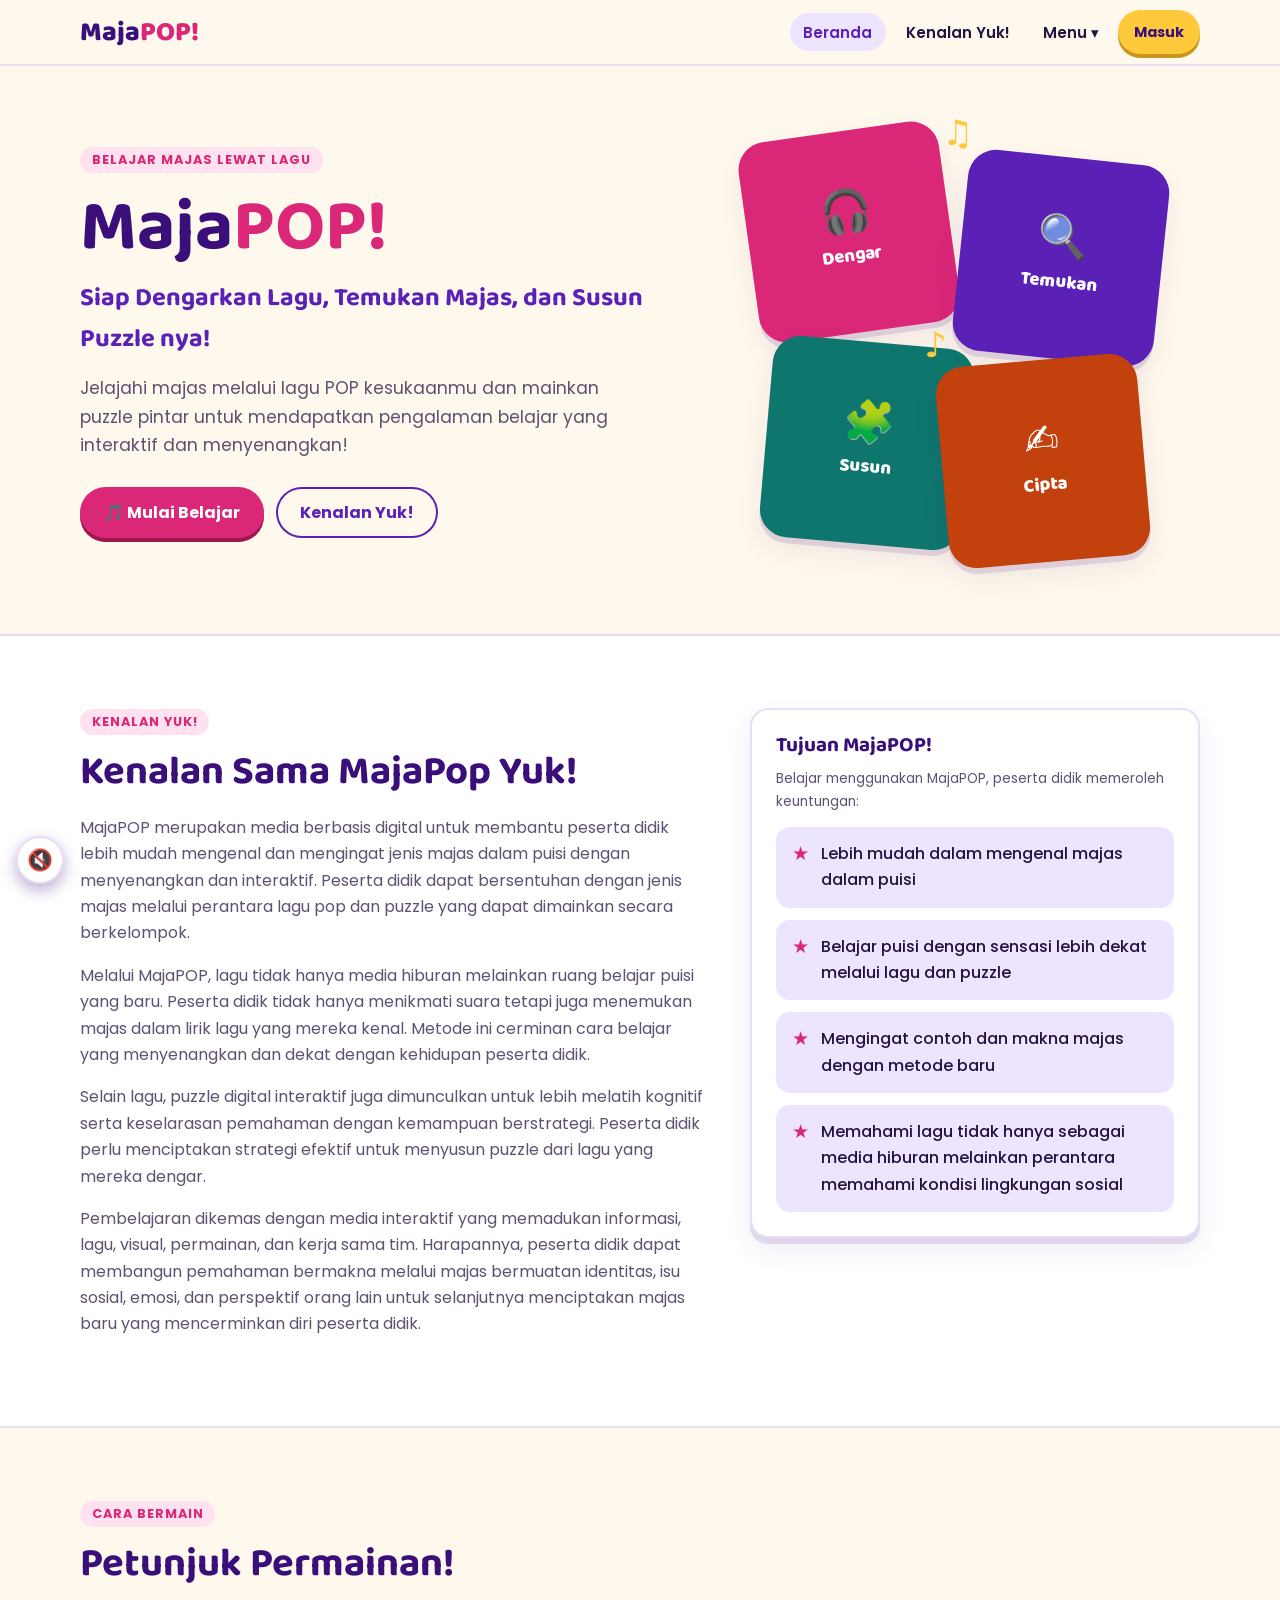
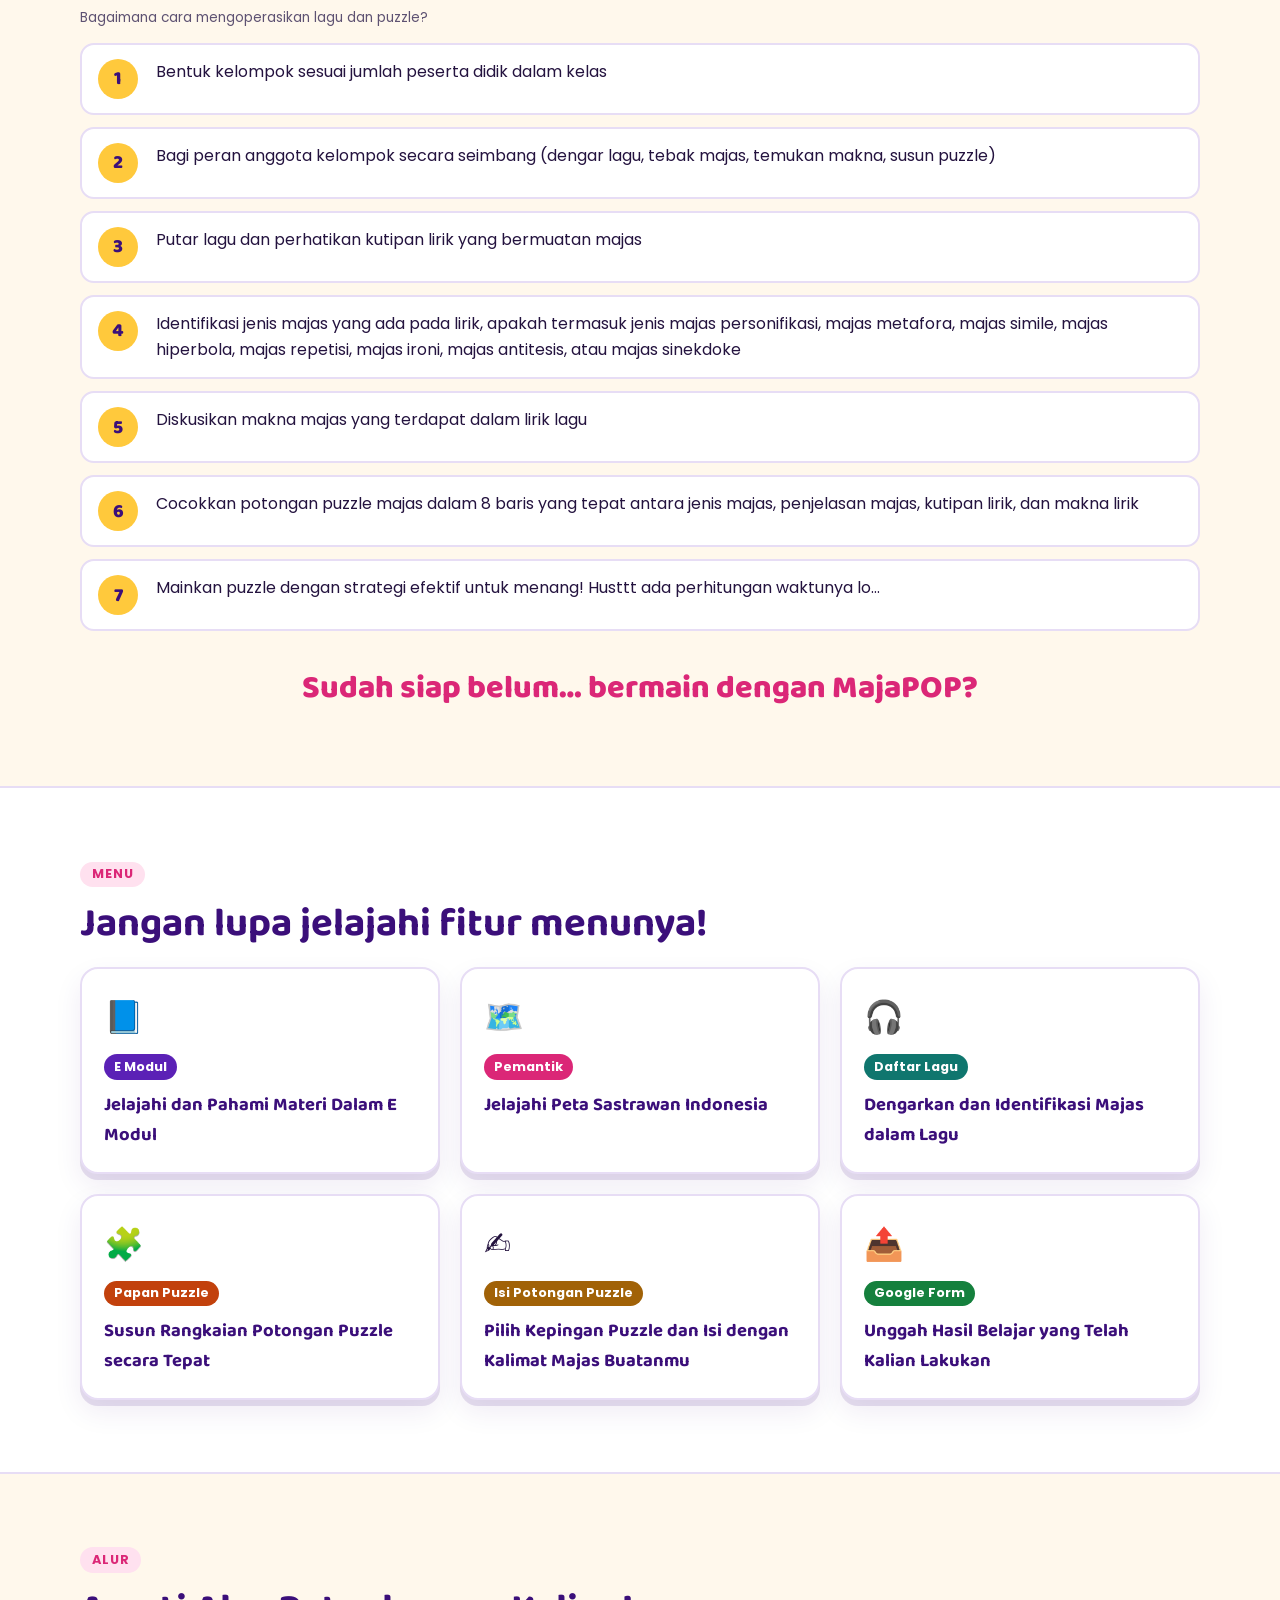
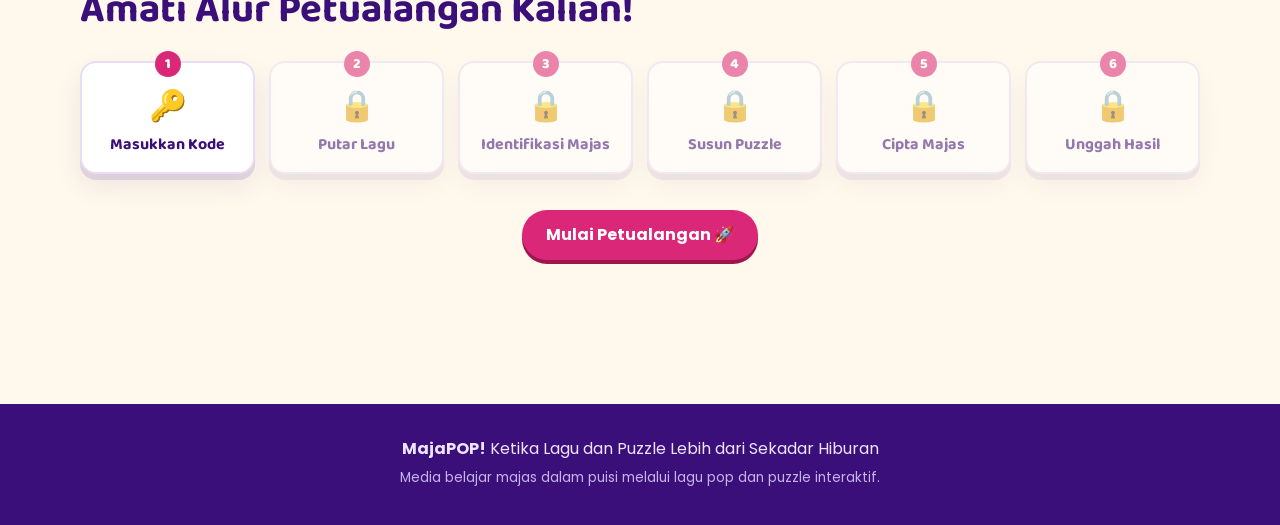
==== commit 54c3a7e8: "Video dan infografis pengenalan pindah ke E Modul, tidak lagi di Beranda Bagian "Kenalan Lewat Video" ====
--- a/index.html
+++ b/index.html
@@ -32,7 +32,6 @@
           <div class="aksi">
             <a class="btn" href="masuk.html">🎵 Mulai Belajar</a>
             <a class="btn btn-garis" href="#kenalan">Kenalan Yuk!</a>
-            <a class="btn btn-garis" href="#video" id="btn-video" hidden>🎬 Tonton Video</a>
           </div>
         </div>
         <div class="hero-art" aria-hidden="true">
@@ -43,16 +42,6 @@
           <span class="nada" style="top:44%;left:44%">♪</span>
           <span class="nada" style="top:-4%;left:48%;animation-delay:-2s">♫</span>
         </div>
-      </div>
-    </section>
-
-    <!-- Video & infografis pengenalan (diisi dari PENGATURAN di js/data.js) -->
-    <section class="bagian" id="video" hidden>
-      <div class="container tengah">
-        <span class="label-atas">Malas Baca? Tonton Aja!</span>
-        <h2>Kenalan Lewat Video 🎬</h2>
-        <div class="video-wrap" id="video-pengenalan"></div>
-        <div class="infografis-grid" id="infografis"></div>
       </div>
     </section>
 
@@ -135,35 +124,6 @@
         <span class="judul">${esc(f.judul)}</span>
       </a>`).join('');
 
-    // Video pengenalan: sampul + tombol ▶ dulu, iframe YouTube baru dimuat saat diketuk
-    // (Beranda tetap ringan, dan musik beranda dihentikan agar tidak bertabrakan dengan suara video).
-    const idVideo = PENGATURAN.videoPengenalan;
-    const infografis = PENGATURAN.infografis || [];
-    if (idVideo || infografis.length) {
-      document.getElementById('video').hidden = false;
-      document.getElementById('btn-video').hidden = false;
-    }
-    if (idVideo) {
-      const wadah = document.getElementById('video-pengenalan');
-      const id = encodeURIComponent(idVideo);
-      // Sampul dari YouTube; jika belum tersedia, gradien MajaPOP di belakangnya tetap tampil.
-      wadah.innerHTML = `
-        <button type="button" class="video-facade" style="--sampul:url('https://i.ytimg.com/vi/${id}/hqdefault.jpg')">
-          <span><span class="putar" aria-hidden="true">▶</span>Apa itu MajaPOP?<small>Tonton video pengenalannya</small></span>
-        </button>`;
-      wadah.querySelector('button').addEventListener('click', () => {
-        MUSIK.latar(false);
-        wadah.innerHTML = `<iframe class="player" src="https://www.youtube-nocookie.com/embed/${id}?autoplay=1&rel=0&playsinline=1"
-          title="Apa itu MajaPOP?" allow="autoplay; encrypted-media; picture-in-picture" allowfullscreen></iframe>`;
-      }, { once: true });
-    }
-    if (infografis.length) {
-      document.getElementById('infografis').innerHTML = infografis.map((src, i) => `
-        <a href="${esc(encodeURI(src))}" target="_blank" rel="noopener">
-          <img src="${esc(encodeURI(src))}" alt="Infografis MajaPOP ${i + 1}" loading="lazy">
-        </a>`).join('') + '<p class="kecil">Ketuk gambar untuk memperbesar.</p>';
-    }
-
     // Alur mengikuti kunci stepper: langkah yang belum terbuka tidak bisa diklik.
     const stateAlur = loadState();
     document.getElementById('alur-grid').innerHTML = LANGKAH.map((l, i) => {
--- a/css/style.css
+++ b/css/style.css
@@ -265,11 +265,11 @@
 
 /* ---------- Formulir ---------- */
 label { font-weight: 600; display: block; margin-bottom: 6px; }
-input[type=text], textarea, select {
+input[type=text], input[type=password], input[type=number], input[type=date], input[type=search], textarea, select {
   width: 100%; font: 500 1rem var(--font-isi); color: var(--teks);
   padding: .7em .9em; border-radius: 12px; border: 2px solid var(--garis); background: #fff;
 }
-input[type=text]:focus, textarea:focus, select:focus { outline: 3px solid var(--kuning); border-color: var(--ungu); }
+input[type=text]:focus, input[type=password]:focus, input[type=number]:focus, input[type=date]:focus, input[type=search]:focus, textarea:focus, select:focus { outline: 3px solid var(--kuning); border-color: var(--ungu); }
 textarea { min-height: 96px; resize: vertical; }
 .field { margin-bottom: 18px; }
 .dua-kolom { display: grid; grid-template-columns: 1fr 1fr; gap: 16px; }
@@ -365,7 +365,7 @@
   text-shadow: 0 2px 8px rgba(0, 0, 0, .5);
 }
 
-/* ---------- Video & infografis pengenalan (Beranda) ---------- */
+/* ---------- Video & infografis pengenalan (E Modul) ---------- */
 .video-wrap { max-width: 860px; margin: 8px auto 0; }
 /* Lapisan: gelap tipis → sampul YouTube (--sampul) → gradien cadangan bila sampul belum ada. */
 .video-facade {
@@ -614,7 +614,6 @@
 /* ============================================================
    Sesi Kelas: badge peringkat (HP siswa) & dashboard guru
    ============================================================ */
-.site-footer .link-guru { color: #E9D5FF; }
 .badge-sesi {
   display: flex; flex-wrap: wrap; align-items: center; justify-content: space-between; gap: 6px 12px;
   margin: 2px 0 6px; padding: 10px 14px; border-radius: 14px;
@@ -641,7 +640,7 @@
 .info-sesi { display: flex; flex-wrap: wrap; align-items: center; justify-content: space-between; gap: 8px 14px; background: var(--ungu-muda); border-radius: 14px; padding: 12px 16px; margin-bottom: 18px; font-weight: 600; color: var(--ungu-tua); }
 .info-sesi button { background: none; border: 0; padding: 0; font: 600 .9rem var(--font-isi); color: var(--ungu); text-decoration: underline; cursor: pointer; min-height: 32px; }
 
-/* Pilihan jenis sesi (guru) */
+/* Pilihan jenis sesi (guru) & peran di halaman masuk */
 .pilih-mode { display: grid; grid-template-columns: 1fr 1fr; gap: 14px; }
 .mode-kartu { position: relative; display: grid; gap: 2px; padding: 14px 16px; border: 2px solid var(--garis); border-radius: 14px; background: var(--kartu); cursor: pointer; }
 .mode-kartu input { position: absolute; opacity: 0; pointer-events: none; }
@@ -649,6 +648,18 @@
 .mode-kartu span { font-size: .85rem; color: var(--teks-pudar); }
 .mode-kartu:has(input:checked) { border-color: var(--ungu); background: var(--ungu-muda); box-shadow: 0 4px 0 var(--ungu); }
 .mode-kartu:has(input:focus-visible) { outline: 3px solid var(--kuning); }
+.pilih-peran { margin-top: 28px; }
+.form-guru { max-width: 480px; }
+.input-sandi { position: relative; }
+.input-sandi input { padding-right: 52px; }
+.input-sandi button {
+  position: absolute; top: 50%; right: 4px; translate: 0 -50%; width: 44px; height: 44px;
+  background: none; border: 0; border-radius: 10px; font-size: 1.15rem; cursor: pointer;
+}
+.input-sandi button:focus-visible { outline: 3px solid var(--kuning); }
+body.cek-login main { visibility: hidden; }
+.akun-guru { display: flex; flex-wrap: wrap; align-items: center; gap: 4px 10px; margin: 8px 0 0; }
+.akun-guru button { background: none; border: 0; padding: 0; font: 600 .85rem var(--font-isi); color: var(--ungu); text-decoration: underline; cursor: pointer; min-height: 32px; }
 .mode-sesi { font: 700 .95rem var(--font-isi); color: var(--ungu); background: var(--ungu-muda); border-radius: 999px; padding: 2px 14px; margin-top: 6px; }
 .no-absen { display: inline-block; font: 700 .8rem var(--font-isi); color: var(--ungu); background: var(--ungu-muda); border-radius: 999px; padding: 1px 10px; margin-right: 6px; vertical-align: middle; }
 
@@ -798,6 +809,9 @@
 }
 @media (max-width: 600px) {
   .pilih-mode { grid-template-columns: 1fr; }
+  .pilih-peran { grid-template-columns: 1fr 1fr; gap: 10px; margin-top: 16px; }
+  .pilih-peran .mode-kartu { padding: 10px 12px; }
+  .pilih-peran .mode-kartu b { font-size: 1.05rem; }
   .podium { padding: 18px 10px 0; }
   .podium-panggung { gap: 8px; }
   .podium-medali { font-size: 2rem; }
@@ -925,3 +939,251 @@
   body.bermain .toast { bottom: calc(var(--tinggi-baki, 240px) + 70px); translate: -50% 0; opacity: 0; transition: opacity .2s; pointer-events: none; }
   body.bermain .toast.show { opacity: 1; }
 }
+
+/* ============================================================
+   Portal guru: menu Dashboard / Kelas / Materi / Akun (guru.html)
+   ============================================================ */
+body.portal-siap main.portal {
+  display: grid; grid-template-columns: 220px minmax(0, 1fr); gap: 28px; align-items: start;
+  width: min(1280px, 100% - 32px); padding-top: 28px;
+}
+body.portal-siap .portal .halaman-judul { padding-top: 0; }
+.portal-isi { min-width: 0; }
+.portal-menu {
+  position: sticky; top: 84px; background: var(--kartu); border: 2px solid var(--garis);
+  border-radius: var(--radius); box-shadow: var(--bayangan); padding: 16px 12px;
+}
+.portal-merek { display: flex; align-items: center; gap: 10px; padding: 0 6px 14px; margin-bottom: 10px; border-bottom: 2px solid var(--garis); }
+.portal-merek b { display: block; font: 800 1.05rem/1.2 var(--font-judul); color: var(--ungu-tua); overflow-wrap: anywhere; }
+.portal-merek small { font-size: .78rem; color: var(--teks-pudar); }
+.portal-avatar, .akun-avatar {
+  flex: none; display: grid; place-items: center; width: 44px; height: 44px; border-radius: 14px;
+  background: linear-gradient(135deg, var(--ungu), var(--pink)); color: #fff; font: 800 1.3rem var(--font-judul);
+}
+.portal-nav { display: grid; gap: 4px; }
+.portal-nav button {
+  display: flex; align-items: center; gap: 10px; width: 100%; min-height: 46px; padding: 10px 12px;
+  border: 0; border-radius: 12px; background: transparent; color: var(--teks); font: 600 .98rem var(--font-isi);
+  text-align: left; cursor: pointer;
+}
+.portal-nav button span { font-size: 1.15rem; }
+.portal-nav button[aria-selected="true"] { background: var(--ungu-muda); color: var(--ungu); box-shadow: inset 4px 0 0 var(--pink); }
+.portal-nav button:focus-visible { outline: 3px solid var(--kuning); }
+@media (hover: hover) { .portal-nav button:hover { background: var(--ungu-muda); color: var(--ungu); } }
+
+/* Kartu angka ringkasan (Dashboard & Progres kelas) */
+.ringkasan-guru { display: grid; grid-template-columns: repeat(4, minmax(0, 1fr)); gap: 14px; margin: 8px 0 20px; }
+.stat-kartu {
+  position: relative; display: grid; gap: 2px; padding: 16px 18px; border-radius: var(--radius);
+  border: 2px solid var(--garis); background: var(--kartu); min-width: 0;
+}
+.stat-kartu.nada-ungu { background: var(--ungu-muda); }
+.stat-kartu.nada-pink { background: var(--pink-muda); }
+.stat-kartu.nada-kuning { background: var(--kuning-muda); }
+.stat-kartu.nada-toska { background: var(--toska-muda); }
+.stat-ikon { position: absolute; top: 12px; right: 14px; font-size: 1.4rem; }
+.stat-label { font: 700 .85rem var(--font-isi); color: var(--ungu-tua); padding-right: 30px; }
+.stat-kartu b { font: 800 2.2rem/1.1 var(--font-judul); color: var(--ungu-tua); }
+.stat-ket { font-size: .78rem; color: var(--teks-pudar); }
+
+.banner-kelas {
+  display: flex; flex-wrap: wrap; align-items: center; justify-content: space-between; gap: 14px 24px;
+  margin-bottom: 20px; padding: 22px 24px; border-radius: var(--radius); color: #fff;
+  background: linear-gradient(120deg, var(--ungu), var(--pink));
+}
+.banner-kelas h3 { color: #fff; margin-bottom: 4px; }
+.banner-kelas p { margin: 0; max-width: 620px; color: #FBEFFF; }
+
+/* Kartu isi (kelas & materi) */
+.grid-kartu { display: grid; grid-template-columns: repeat(auto-fill, minmax(300px, 1fr)); gap: 16px; margin-top: 16px; }
+.kartu-isi {
+  display: flex; flex-direction: column; gap: 6px; min-width: 0; padding: 18px 20px;
+  background: var(--kartu); border: 2px solid var(--garis); border-radius: var(--radius); box-shadow: var(--bayangan);
+}
+.kartu-isi h3 { margin: 4px 0 0; }
+.kartu-isi p { margin: 0; }
+.kartu-isi .aksi { margin-top: auto; padding-top: 10px; }
+.kartu-kelas.dipilih { border-color: var(--ungu); }
+.isi-panjang { white-space: pre-line; overflow-wrap: anywhere; }
+.tag {
+  align-self: flex-start; font: 700 .75rem var(--font-isi); color: var(--ungu); background: var(--ungu-muda);
+  padding: 3px 10px; border-radius: 999px;
+}
+.tag-pink { color: #9D174D; background: var(--pink-muda); }
+.btn-hapus-teks { color: var(--merah); box-shadow: inset 0 0 0 2px #F3C4C4; }
+.btn-hapus-teks:active { box-shadow: inset 0 0 0 2px #F3C4C4; }
+.btn-hapus-kecil {
+  min-height: 34px; padding: 4px 12px; border: 0; border-radius: 10px; background: #FBEAEA; color: var(--merah);
+  font: 600 .8rem var(--font-isi); cursor: pointer;
+}
+.btn-hapus-kecil:focus-visible { outline: 3px solid var(--kuning); }
+.kosong-kartu {
+  grid-column: 1 / -1; padding: 26px 20px; text-align: center; color: var(--teks-pudar);
+  border: 2px dashed var(--garis); border-radius: var(--radius); background: var(--kartu);
+}
+.form-portal { margin-top: 16px; }
+.form-portal h3 { margin-bottom: 14px; }
+.status-form { min-height: 1.4em; margin: 10px 0 0; font-weight: 600; color: var(--ungu); }
+.materi-alat { display: flex; flex-wrap: wrap; gap: 12px; align-items: center; }
+.materi-alat input { flex: 1 1 260px; width: auto; }
+
+/* Progres & nilai kelas */
+.progres { margin-top: 40px; }
+.progres-banner {
+  padding: 24px 26px; border-radius: var(--radius); color: #fff; margin-bottom: 16px;
+  background: linear-gradient(120deg, var(--ungu-tua), var(--ungu) 55%, var(--pink));
+}
+.progres-banner .label-atas { background: rgba(255, 255, 255, .18); color: #fff; }
+.progres-banner h2 { color: #fff; margin-bottom: 4px; }
+.progres-banner p { margin: 0; color: #F3E8FF; }
+.progres-pilih { display: flex; flex-wrap: wrap; align-items: center; gap: 10px 16px; padding: 14px 18px; margin-bottom: 16px; }
+.progres-pilih label { margin: 0; }
+.progres-pilih select { flex: 1 1 240px; width: auto; max-width: 420px; }
+.progres-alat { display: flex; flex-wrap: wrap; align-items: center; justify-content: space-between; gap: 12px; margin-bottom: 16px; }
+.tab-progres { display: inline-flex; gap: 4px; padding: 4px; background: var(--kartu); border: 2px solid var(--garis); border-radius: 14px; }
+.tab-progres button {
+  min-height: 40px; padding: 6px 16px; border: 0; border-radius: 10px; background: transparent;
+  color: var(--teks); font: 600 .92rem var(--font-isi); cursor: pointer;
+}
+.tab-progres button[aria-pressed="true"] { background: var(--ungu); color: #fff; }
+.tab-progres button:focus-visible { outline: 3px solid var(--kuning); }
+.progres-grafik { display: grid; grid-template-columns: minmax(0, 1.4fr) minmax(0, 1fr); gap: 16px; margin-bottom: 16px; }
+.progres-grafik .kartu, .progres > .kartu { min-width: 0; }
+.progres-grafik h3 { margin-bottom: 2px; }
+.kepala-kartu { display: flex; flex-wrap: wrap; align-items: flex-start; justify-content: space-between; gap: 10px; margin-bottom: 12px; }
+.kepala-kartu h3 { margin-bottom: 2px; }
+.kepala-kartu p { margin: 0; }
+.catatan-privasi { margin-top: 14px; padding: 12px 16px; border-radius: 14px; background: var(--ungu-muda); }
+
+/* Grafik batang: satu seri, batang ≤24px, ujung membulat 4px, grid tipis. */
+.grafik-batang { display: grid; grid-template-columns: 30px minmax(0, 1fr); gap: 6px; margin-top: 12px; }
+.gb-sumbu { position: relative; height: 180px; margin-top: 26px; font-size: .72rem; color: var(--teks-pudar); font-variant-numeric: tabular-nums; }
+.gb-sumbu span { position: absolute; right: 0; bottom: calc(var(--y) * 1%); translate: 0 50%; }
+.gb-gulir { overflow-x: auto; overscroll-behavior-x: contain; padding-bottom: 4px; }
+.gb-plot {
+  position: relative; display: flex; height: 180px; margin: 26px 0 44px; min-width: calc(var(--n) * 64px);
+  border-top: 1px solid var(--garis);
+  background: repeating-linear-gradient(to top, var(--garis) 0 1px, transparent 1px 25%);
+}
+.gb-kolom { position: relative; flex: 1 1 0; min-width: 0; border: 0; background: none; padding: 0; cursor: pointer; font: inherit; }
+.gb-kolom:focus-visible { outline: 3px solid var(--kuning); outline-offset: 2px; border-radius: 6px; }
+.gb-batang {
+  position: absolute; left: 50%; bottom: 0; width: min(24px, 60%); translate: -50% 0;
+  height: calc(var(--v) * 1%); border-radius: 4px 4px 0 0; background: var(--ungu); transition: background .15s;
+}
+.gb-kolom.fokus .gb-batang { background: var(--pink); }
+.gb-nilai {
+  position: absolute; left: 50%; bottom: calc(var(--v) * 1% + 4px); translate: -50% 0;
+  font: 700 .85rem var(--font-isi); color: var(--teks); visibility: hidden;
+}
+.gb-kolom.fokus .gb-nilai { visibility: visible; }
+.gb-label {
+  position: absolute; left: 50%; top: calc(100% + 8px); translate: -50% 0; width: 100%; padding: 0 2px;
+  font-size: .74rem; font-weight: 600; color: var(--teks-pudar); text-align: center;
+  white-space: nowrap; overflow: hidden; text-overflow: ellipsis;
+}
+.gb-kolom.fokus .gb-label { color: var(--ungu-tua); }
+.gb-tip {
+  position: absolute; left: 50%; bottom: min(calc(var(--v) * 1% + 28px), calc(100% - 40px)); translate: -50% 0; z-index: 2;
+  display: none; width: max-content; max-width: 180px; padding: 8px 10px; border-radius: 10px;
+  background: var(--ungu-tua); color: #fff; font-size: .78rem; text-align: left; box-shadow: var(--bayangan); pointer-events: none;
+}
+.gb-tip b { display: block; font-size: .85rem; }
+.gb-kolom:hover .gb-tip, .gb-kolom:focus-visible .gb-tip { display: block; }
+@media (hover: hover) { .gb-kolom:hover .gb-batang { filter: brightness(1.12); } }
+
+/* Grafik garis: garis 2px, titik r5 dengan cincin putih 2px, grid tipis. */
+.grafik-garis { position: relative; margin-top: 8px; }
+.grafik-garis svg { display: block; width: 100%; height: auto; overflow: visible; }
+.gg-grid { stroke: var(--garis); stroke-width: 1; }
+.gg-sumbu { fill: var(--teks-pudar); font: 500 11px var(--font-isi); }
+.gg-garis { fill: none; stroke: var(--ungu); stroke-width: 2; stroke-linejoin: round; stroke-linecap: round; }
+.gg-hit { fill: transparent; }
+.gg-dot { fill: var(--ungu); stroke: #fff; stroke-width: 2; }
+.gg-titik { cursor: pointer; outline: none; }
+.gg-titik:hover .gg-dot, .gg-titik:focus-visible .gg-dot { fill: var(--pink); }
+.gg-titik:focus-visible .gg-hit { stroke: var(--kuning); stroke-width: 3; }
+.gg-nilai { fill: var(--teks); font: 700 13px var(--font-isi); }
+.gg-tooltip {
+  position: absolute; z-index: 2; translate: -50% calc(-100% - 12px); width: max-content; max-width: 220px;
+  padding: 7px 10px; border-radius: 10px; background: var(--ungu-tua); color: #fff; font-size: .78rem;
+  box-shadow: var(--bayangan); pointer-events: none;
+}
+.gg-ringkas { display: flex; flex-wrap: wrap; justify-content: space-between; gap: 6px; margin: 10px 0 0; padding-top: 10px; border-top: 2px solid var(--garis); font-size: .88rem; color: var(--teks-pudar); }
+.gg-ringkas b { font: 800 1.3rem var(--font-judul); color: var(--ungu-tua); }
+
+/* Tabel rekap & riwayat */
+.tabel-gulir { position: relative; overflow-x: auto; }
+.tabel-rekap { width: 100%; border-collapse: collapse; font-size: .92rem; min-width: 620px; }
+.tabel-rekap th, .tabel-rekap td { padding: 10px 12px; text-align: left; border-bottom: 2px solid var(--garis); }
+.tabel-rekap thead th { background: var(--ungu-muda); color: var(--ungu-tua); font-weight: 700; font-size: .85rem; }
+.tabel-rekap thead th:first-child { border-radius: 10px 0 0 10px; }
+.tabel-rekap thead th:last-child { border-radius: 0 10px 10px 0; }
+.tabel-rekap td { font-variant-numeric: tabular-nums; }
+.tabel-rekap tbody th { font-weight: 600; }
+.tabel-rekap tr.fokus { background: #FBF7FF; }
+.link-nama { border: 0; background: none; padding: 4px 0; color: var(--ungu); font: 600 .95rem var(--font-isi); text-align: left; cursor: pointer; }
+.link-nama:hover { text-decoration: underline; }
+.link-nama:focus-visible { outline: 3px solid var(--kuning); }
+.nilai-pil { display: inline-block; min-width: 40px; padding: 2px 8px; border-radius: 8px; background: var(--ungu-muda); color: var(--ungu-tua); font-weight: 700; text-align: center; }
+.ubah { font-weight: 700; color: var(--teks-pudar); }
+.ubah.naik { color: var(--hijau); }
+.ubah.turun { color: var(--merah); }
+.kosong-sel { text-align: center !important; color: var(--teks-pudar); padding: 24px 12px !important; }
+.riwayat { margin-top: 18px; }
+.riwayat:empty { display: none; }
+.riwayat-kepala { display: flex; flex-wrap: wrap; align-items: flex-end; justify-content: space-between; gap: 10px 16px; margin-bottom: 10px; }
+.riwayat-kepala h4 { font-size: 1.15rem; margin: 0 0 2px; }
+.riwayat-kepala p { margin: 0; }
+.ubah-kelompok { display: flex; align-items: center; gap: 8px; margin: 0; font-size: .88rem; }
+.ubah-kelompok select { width: auto; min-width: 180px; padding: .45em .7em; }
+.riwayat-list { list-style: none; margin: 0; padding: 0; display: grid; gap: 8px; }
+.riwayat-list li {
+  display: grid; grid-template-columns: 110px minmax(0, 1fr) auto auto; align-items: center; gap: 12px;
+  padding: 10px 14px; border-radius: 14px; background: #FBF7FF; border: 2px solid var(--garis);
+}
+.rw-tgl { font-size: .82rem; color: var(--teks-pudar); }
+.rw-akt { display: grid; min-width: 0; }
+.rw-akt b { overflow-wrap: anywhere; }
+.rw-akt small { font-size: .76rem; color: var(--teks-pudar); }
+.rw-nilai { font: 800 1.35rem var(--font-judul); color: var(--ungu-tua); font-variant-numeric: tabular-nums; }
+
+/* Akun */
+.akun-hero {
+  display: flex; align-items: center; gap: 18px; padding: 26px; border-radius: var(--radius); color: #fff;
+  background: linear-gradient(120deg, var(--ungu-tua), var(--ungu) 50%, var(--pink));
+}
+.akun-hero .akun-avatar { width: 76px; height: 76px; border-radius: 24px; font-size: 2.2rem; background: #fff; color: var(--ungu); }
+.akun-hero h2 { color: #fff; margin: 0 0 2px; overflow-wrap: anywhere; }
+.akun-hero p { margin: 0 0 8px; color: #F3E8FF; }
+.akun-pill { display: inline-block; padding: 3px 12px; border-radius: 999px; background: rgba(255, 255, 255, .2); font-weight: 600; font-size: .85rem; }
+
+body.proyektor .portal-menu, body.proyektor .ringkasan-guru, body.proyektor .banner-kelas { display: none !important; }
+body.proyektor main.portal { display: block; }
+
+@media (max-width: 960px) {
+  .ringkasan-guru { grid-template-columns: repeat(2, minmax(0, 1fr)); }
+  .progres-grafik { grid-template-columns: 1fr; }
+}
+@media (max-width: 760px) {
+  body.portal-siap main.portal { grid-template-columns: minmax(0, 1fr); gap: 16px; padding-top: 12px; }
+  .portal-menu { position: static; padding: 8px; }
+  .portal-merek { display: none; }
+  .portal-nav { grid-template-columns: repeat(4, minmax(0, 1fr)); }
+  .portal-nav button { flex-direction: column; justify-content: center; gap: 2px; min-height: 58px; padding: 6px 2px; font-size: .78rem; text-align: center; }
+  .portal-nav button[aria-selected="true"] { box-shadow: inset 0 -3px 0 var(--pink); }
+  .ringkasan-guru { gap: 10px; }
+  .stat-kartu { padding: 12px 14px; }
+  .stat-kartu b { font-size: 1.8rem; }
+  .stat-ikon { font-size: 1.15rem; top: 10px; right: 10px; }
+  .grid-kartu { grid-template-columns: 1fr; }
+  .progres-alat { flex-direction: column; align-items: stretch; }
+  .tab-progres { display: grid; grid-template-columns: 1fr 1fr; }
+  .progres-alat .aksi { display: grid; grid-template-columns: repeat(3, minmax(0, 1fr)); gap: 8px; }
+  .progres-alat .aksi .btn { padding-inline: 6px; }
+  .progres-pilih select { max-width: none; }
+  .riwayat-list li { grid-template-columns: minmax(0, 1fr) auto auto; }
+  .rw-tgl { grid-column: 1 / -1; }
+  .akun-hero { padding: 20px; }
+  .akun-hero .akun-avatar { width: 60px; height: 60px; font-size: 1.7rem; }
+}
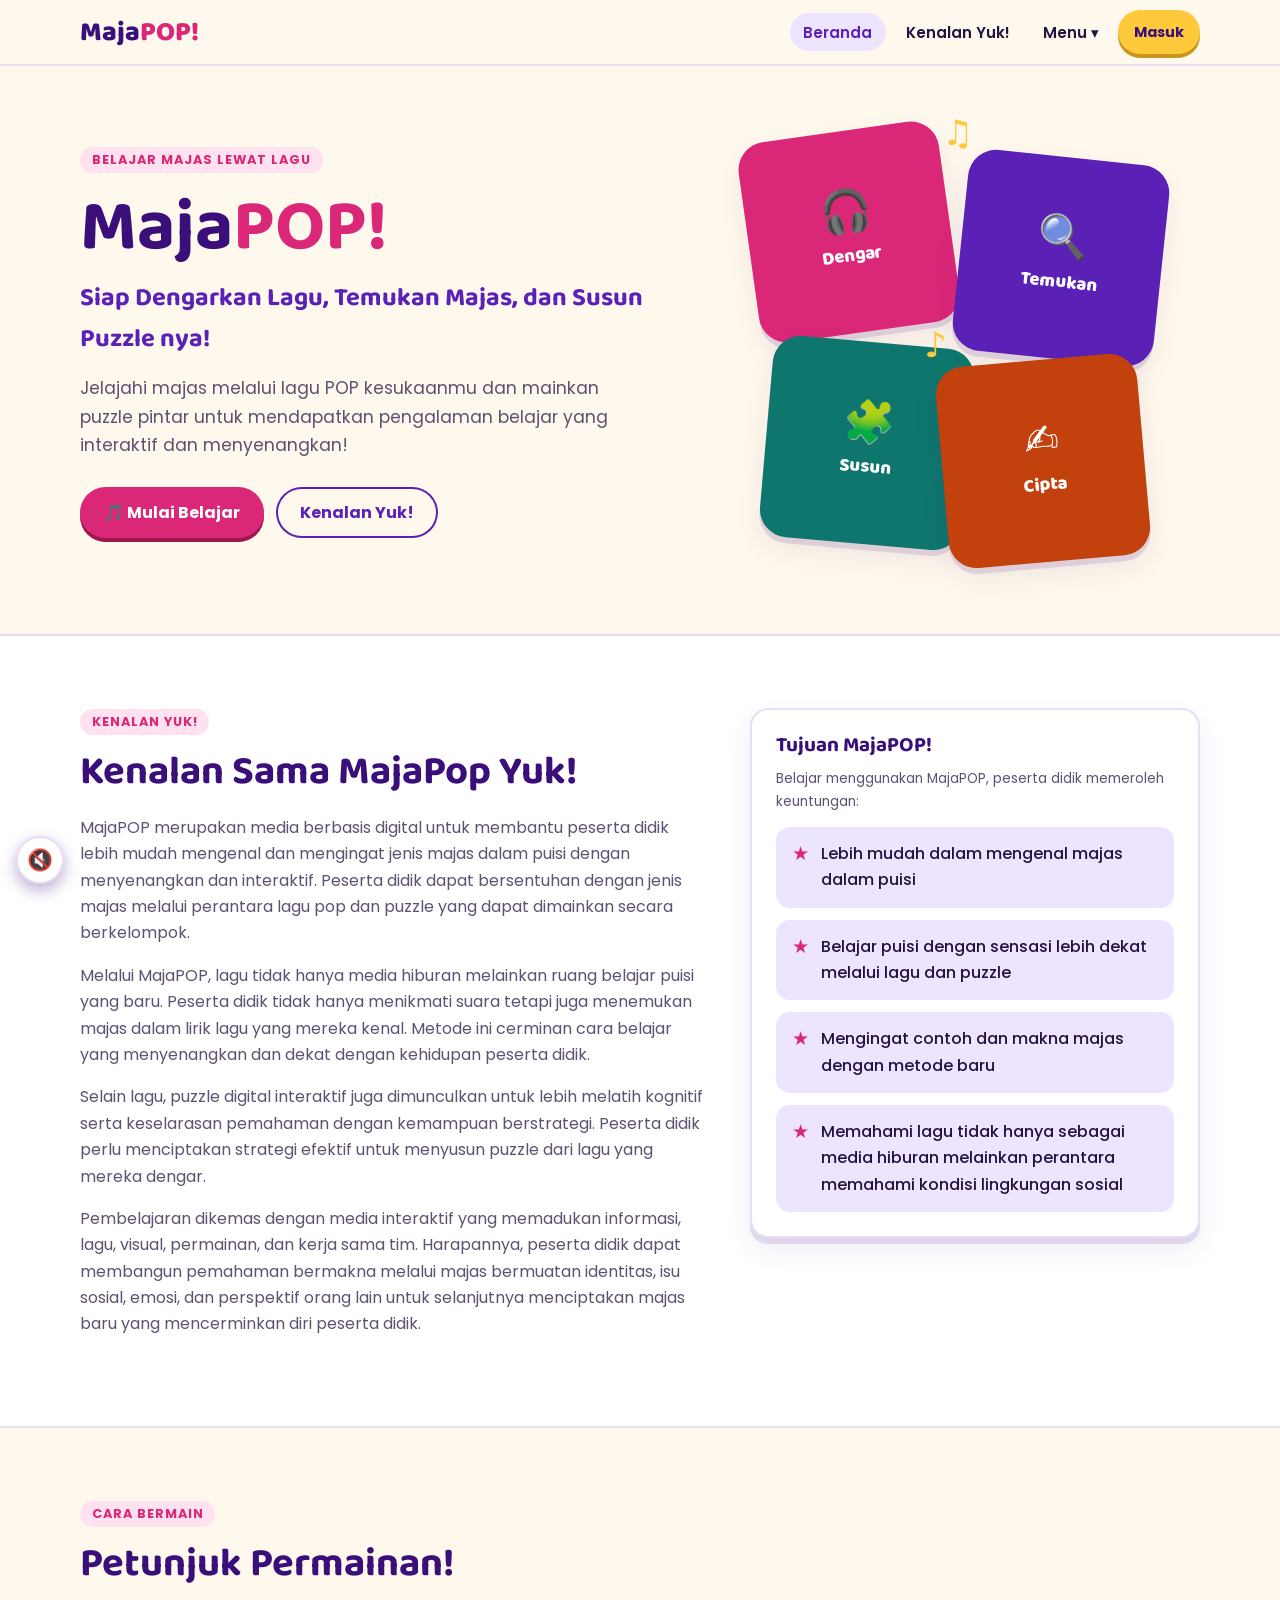
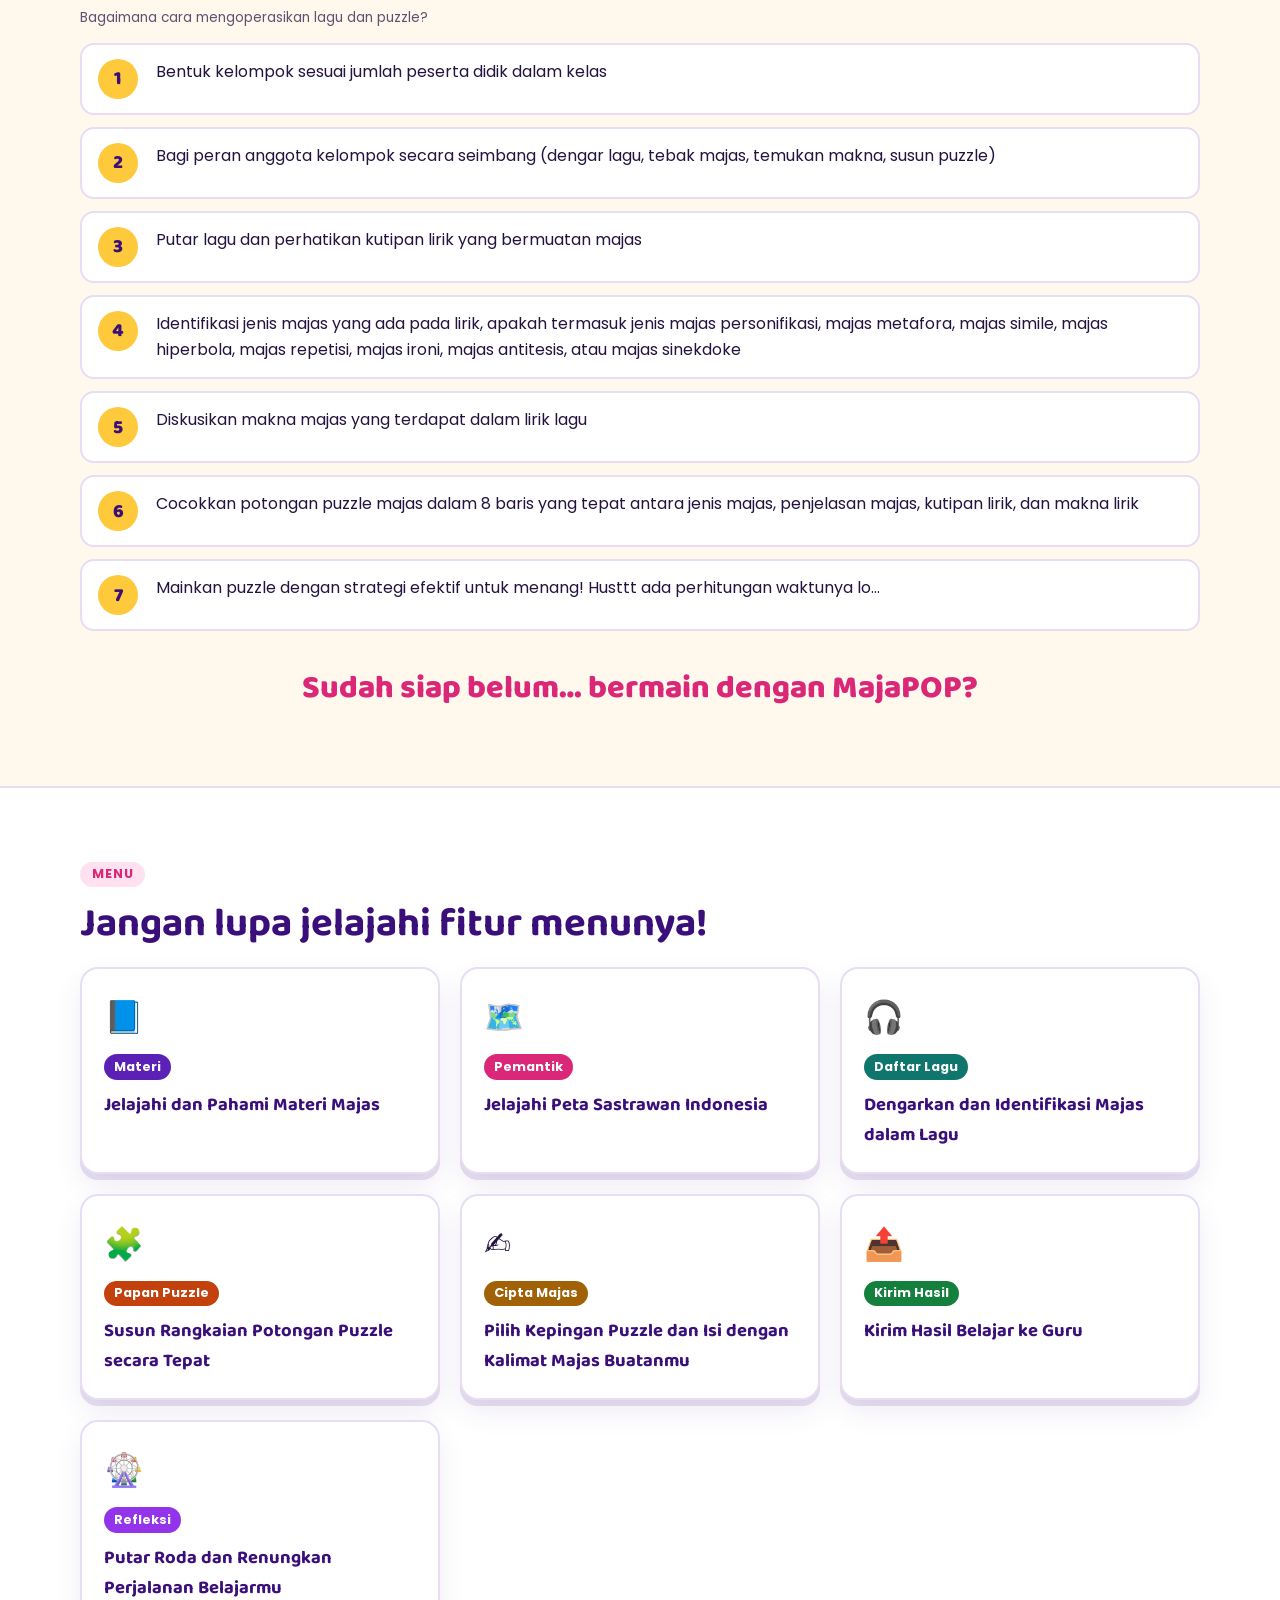
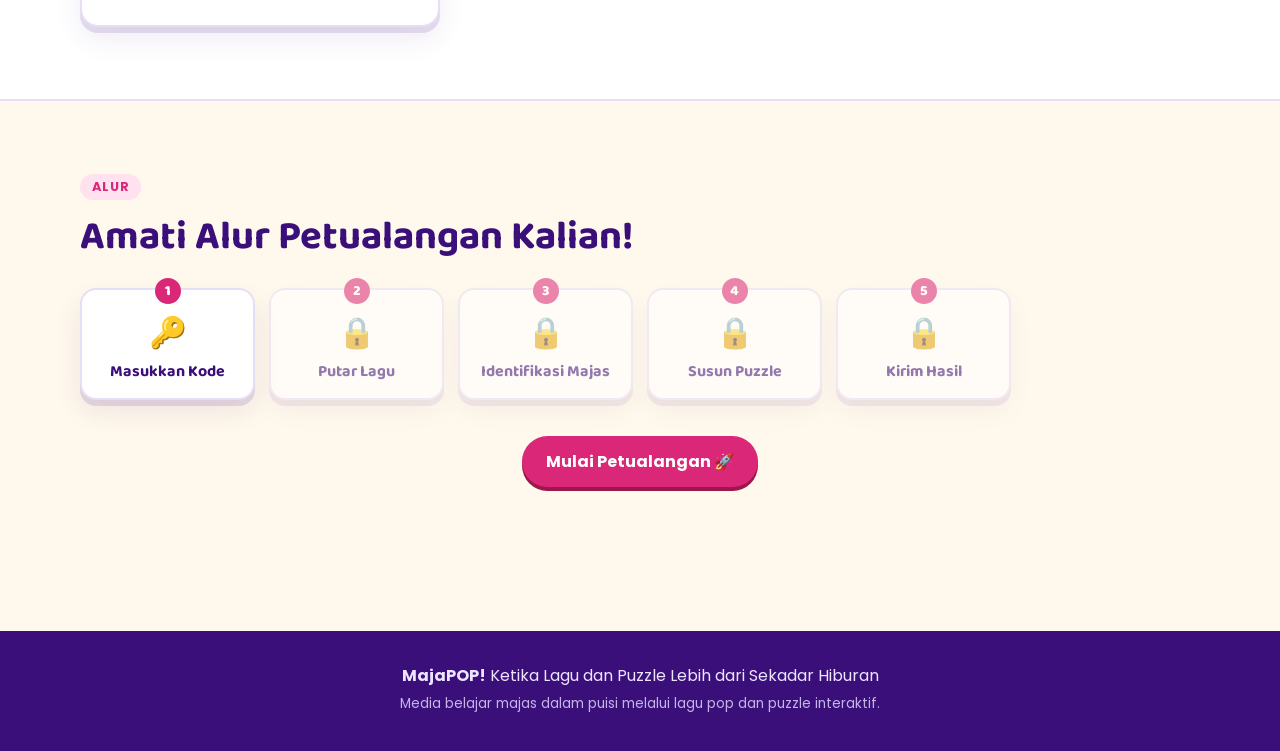
==== commit bbb52489: "Cipta Majas jadi sesi terpisah dengan rubrik penilaian guru - Guru memilih aktivitas saat membuat ko" ====
--- a/index.html
+++ b/index.html
@@ -126,7 +126,7 @@
 
     // Alur mengikuti kunci stepper: langkah yang belum terbuka tidak bisa diklik.
     const stateAlur = loadState();
-    document.getElementById('alur-grid').innerHTML = LANGKAH.map((l, i) => {
+    document.getElementById('alur-grid').innerHTML = daftarLangkah(stateAlur).map((l, i) => {
       const terbuka = langkahTerbuka(stateAlur, i) && (i === 0 || !sesiTidakBerjalan(stateAlur));
       return terbuka
         ? `<a href="${l.href}"><span class="ikon">${l.ikon}</span><span class="nama">${esc(l.label)}</span></a>`
--- a/css/style.css
+++ b/css/style.css
@@ -221,6 +221,7 @@
 .fitur:nth-child(6n+4) .nama { background: var(--oranye); }
 .fitur:nth-child(6n+5) .nama { background: #A16207; }
 .fitur:nth-child(6n+6) .nama { background: var(--hijau); }
+.fitur:nth-child(7) .nama { background: #9333EA; }
 @media (max-width: 860px) { .fitur-grid { grid-template-columns: 1fr 1fr; } }
 @media (max-width: 520px) { .fitur-grid { grid-template-columns: 1fr; } }
 
@@ -281,7 +282,7 @@
 .peran-kartu label { font-family: var(--font-judul); font-size: 1.1rem; color: var(--ungu-tua); }
 @media (max-width: 640px) { .peran-grid { grid-template-columns: 1fr; } }
 
-/* ---------- E Modul ---------- */
+/* ---------- Halaman Materi ---------- */
 .modul-list { display: grid; gap: 14px; }
 .modul-item { background: var(--kartu); border: 2px solid var(--garis); border-radius: var(--radius); overflow: hidden; }
 .modul-item summary {
@@ -305,6 +306,38 @@
 .pemantik-list li { background: var(--kartu); border: 2px solid var(--garis); border-radius: 14px; padding: 16px 16px 16px 56px; position: relative; font-weight: 500; }
 .pemantik-list li::before { content: '💬'; position: absolute; left: 16px; top: 14px; font-size: 1.4rem; }
 @media (max-width: 640px) { .pemantik-list { grid-template-columns: 1fr; } }
+/* ---------- Refleksi / roda ---------- */
+.refleksi-grid { display: grid; grid-template-columns: minmax(0, 1.1fr) minmax(0, 1fr); gap: 28px; align-items: center; margin-top: 24px; }
+.roda-kotak {
+  text-align: center; padding: 26px 20px 18px; border-radius: 28px; border: 2px solid var(--garis);
+  background: linear-gradient(145deg, #fff, var(--ungu-muda)); box-shadow: var(--bayangan);
+}
+.roda-judul { font: 700 .8rem var(--font-isi); letter-spacing: .12em; text-transform: uppercase; color: var(--ungu); margin-bottom: 20px; }
+.roda-wrap {
+  position: relative; width: 100%; max-width: 420px; aspect-ratio: 1; margin: 0 auto; border-radius: 50%; padding: 14px;
+  background: linear-gradient(145deg, #C4A8F5, #F9A8D4); box-shadow: 0 12px 25px rgba(59, 15, 122, .15), inset 0 0 0 2px rgba(255, 255, 255, .6);
+}
+.roda-wrap canvas { display: block; width: 100%; height: 100%; border: 5px solid #fff; border-radius: 50%; }
+.roda-penunjuk {
+  position: absolute; z-index: 3; left: 50%; top: -9px; transform: translateX(-50%); width: 0; height: 0;
+  border-left: 15px solid transparent; border-right: 15px solid transparent; border-top: 37px solid var(--ungu-tua);
+  filter: drop-shadow(0 3px 1px #fff);
+}
+.roda-tengah {
+  position: absolute; z-index: 2; left: 50%; top: 50%; transform: translate(-50%, -50%); width: 22%; height: 22%;
+  display: grid; place-items: center; border-radius: 50%; border: 5px solid #fff; background: linear-gradient(135deg, #fff, var(--ungu-muda));
+  box-shadow: 0 4px 14px rgba(59, 15, 122, .2); font: 800 clamp(.85rem, 2vw, 1.2rem)/1.05 var(--font-judul); color: var(--ungu);
+}
+.roda-kotak .btn { margin-top: 24px; min-width: 220px; }
+.roda-kotak .kecil { margin: 14px 0 0; }
+.refleksi-tanya { font-size: clamp(1.3rem, 3vw, 1.7rem); margin-top: 6px; }
+.refleksi-status { min-height: 1.6em; margin: 14px 0 6px; color: var(--ungu); font-weight: 600; }
+.riwayat-refleksi { padding-left: 22px; margin: 16px 0 0; }
+.riwayat-refleksi li { margin: 14px 0; background: var(--kartu); padding: 18px 20px; border-radius: 14px; border: 2px solid var(--garis); white-space: pre-wrap; overflow-wrap: anywhere; }
+.riwayat-refleksi strong { color: var(--ungu-tua); }
+.riwayat-refleksi p { margin: 6px 0 0; }
+@media (max-width: 760px) { .refleksi-grid { grid-template-columns: minmax(0, 1fr); } .roda-kotak { padding: 22px 12px 18px; } }
+@media (prefers-reduced-motion: reduce) { .roda-wrap canvas { transition: none !important; } }
 #peta { height: 460px; border-radius: var(--radius); border: 2px solid var(--garis); z-index: 0; }
 .peta-wrap { display: grid; grid-template-columns: 2fr 1fr; gap: 20px; }
 .sastrawan-list { display: grid; gap: 8px; max-height: 460px; overflow-y: auto; padding-right: 4px; }
@@ -365,7 +398,7 @@
   text-shadow: 0 2px 8px rgba(0, 0, 0, .5);
 }
 
-/* ---------- Video & infografis pengenalan (E Modul) ---------- */
+/* ---------- Video & infografis pengenalan (halaman Materi) ---------- */
 .video-wrap { max-width: 860px; margin: 8px auto 0; }
 /* Lapisan: gelap tipis → sampul YouTube (--sampul) → gradien cadangan bila sampul belum ada. */
 .video-facade {
@@ -586,7 +619,9 @@
 .ringkasan-grid .kartu { padding: 16px; text-align: center; }
 .ringkasan-grid b { display: block; font: 800 1.9rem var(--font-judul); color: var(--pink); line-height: 1.2; }
 @media (max-width: 760px) { .ringkasan-grid { grid-template-columns: 1fr 1fr; } }
-.ringkasan-teks { font-family: ui-monospace, Consolas, monospace; font-size: .85rem; min-height: 260px; background: #FBF9FF; }
+.ringkasan-grid .kecil { display: block; }
+.ringkasan-grid .kartu-pokok { background: var(--ungu); color: #fff; }
+.ringkasan-grid .kartu-pokok b, .ringkasan-grid .kartu-pokok .kecil { color: #fff; }
 
 /* ---------- Tombol musik (pojok kiri bawah) ---------- */
 .btn-musik {
@@ -687,6 +722,7 @@
 .lobi-guru { justify-content: flex-start; padding: 6px 0 12px; }
 .lobi-guru .lobi-nama { font-size: 1.25rem; padding: 10px 20px; box-shadow: var(--bayangan); }
 body.proyektor .lobi-guru .lobi-nama { font-size: 1.7rem; }
+body.proyektor .btn-jawaban { display: none; }
 
 /* Podium hasil akhir (dashboard guru) */
 .podium {
@@ -758,6 +794,30 @@
 .ps-kamu { display: inline-block; font: 700 .72rem var(--font-isi); color: #fff; background: var(--pink); border-radius: 999px; padding: 1px 8px; vertical-align: middle; }
 .ps-nilai { display: grid; grid-template-columns: auto auto; justify-items: end; gap: 0 8px; font-size: .78rem; color: var(--teks-pudar); white-space: nowrap; }
 .ps-nilai b { grid-column: 1 / -1; font: 800 1.15rem var(--font-judul); color: var(--hijau); }
+/* Jawaban rinci (js/jawaban.js): modal guru & pratinjau di halaman Kirim Hasil */
+.modal-jawaban { z-index: 945; }
+.modal-jawaban .modal-isi { position: relative; max-width: 640px; max-height: calc(100dvh - 32px); overflow-y: auto; text-align: left; padding: 22px 18px 18px; }
+.modal-jawaban h2 { margin: 0 44px 4px 0; overflow-wrap: anywhere; }
+.jw-status { margin: 0 0 8px; font-weight: 600; }
+.jw-bagian { margin-top: 14px; }
+.jw-bagian h3 { font-size: 1.05rem; margin: 0 0 6px; color: var(--ungu-tua); }
+.jw-bagian p { margin: 0; }
+.jw-daftar { list-style: none; margin: 0; padding: 0; display: grid; gap: 8px; }
+.jw-daftar > li { border: 2px solid var(--garis); border-radius: 12px; padding: 8px 12px; background: var(--kartu); overflow-wrap: anywhere; }
+.jw-lagu.belum { color: var(--teks-pudar); border-style: dashed; }
+.jw-tebakan { display: flex; flex-wrap: wrap; align-items: center; gap: 4px 6px; margin-top: 4px; }
+.jw-tebak { font-size: .85rem; font-weight: 600; border-radius: 999px; padding: 1px 10px; }
+.jw-tebak.benar { background: #DCFCE7; color: var(--hijau); }
+.jw-tebak.salah { background: #FEE2E2; color: var(--merah); }
+.jw-panah { color: var(--teks-pudar); font-size: .8rem; }
+.jw-makna { margin: 6px 0 0 !important; font-size: .9rem; }
+.jw-label { display: block; font-size: .78rem; font-weight: 700; color: var(--pink); }
+.btn-jawaban { min-height: 34px; padding: 4px 12px; border-radius: 999px; border: 2px solid var(--garis); background: var(--ungu-muda); color: var(--ungu-tua); font: 700 .82rem var(--font-isi); cursor: pointer; }
+.rw-akt .btn-jawaban, .peringkat-baris .btn-jawaban { justify-self: start; margin-top: 6px; }
+.btn-jawaban:focus-visible { outline: 3px solid var(--kuning); outline-offset: 2px; }
+.tanda-kirim { display: inline-block; font-size: .75rem; font-weight: 700; color: var(--hijau); background: #DCFCE7; border-radius: 999px; padding: 1px 8px; vertical-align: middle; }
+.status-kirim { font-weight: 700; margin: 12px 0 0; }
+.status-kirim.terkirim { color: var(--hijau); }
 .qr { background: #fff; padding: 10px; border-radius: 16px; border: 2px solid var(--garis); line-height: 0; }
 .qr img, .qr canvas { width: 148px !important; height: 148px !important; }
 .cara-gabung ol { margin: 0 0 8px; padding-left: 1.2em; }
@@ -845,7 +905,7 @@
 
   /* Baris peringkat: nama & nilai di atas, progres dan detail selebar kartu. */
   .peringkat-baris {
-    grid-template-columns: 34px 1fr auto; grid-template-areas: 'rank nama nilai' 'bar bar bar' 'detail detail detail' 'label label label';
+    grid-template-columns: 34px 1fr auto; grid-template-areas: 'rank nama nilai' 'bar bar bar' 'detail detail detail' 'label label label' 'jawaban jawaban jawaban';
     gap: 4px 10px; padding: 12px 14px; box-shadow: 0 4px 0 rgba(59, 15, 122, .1);
   }
   .peringkat-baris .info { display: contents; }
@@ -858,6 +918,7 @@
   .nilai b { display: inline; font-size: 1.5rem; }
   .nilai span { margin-left: 3px; }
   .nilai small { margin-top: 0; font-size: .75rem; }
+  .peringkat-baris .btn-jawaban { grid-area: jawaban; }
   .langkah-label { grid-area: label; justify-self: start; font-size: .8rem; padding: 3px 12px; margin-top: 4px; }
 
   /* Ruang tunggu guru: kartu nama lebih ringkas. */
@@ -1187,3 +1248,48 @@
   .akun-hero { padding: 20px; }
   .akun-hero .akun-avatar { width: 60px; height: 60px; font-size: 1.7rem; }
 }
+
+/* ---------- Cipta Majas: rubrik penilaian guru ---------- */
+.rubrik-siswa { margin: 0 0 24px; padding: 14px 18px; }
+.rubrik-siswa summary { cursor: pointer; font-weight: 700; color: var(--ungu-tua); min-height: 32px; display: flex; align-items: center; }
+.rubrik-siswa-daftar { margin: 8px 0 0; padding-left: 1.3em; display: grid; gap: 8px; }
+.rubrik-siswa-daftar li { padding-left: 4px; }
+.rubrik-siswa-daftar li > span:first-child { display: inline; }
+.rubrik-bobot, .rb-bobot { display: inline-block; margin-left: 6px; padding: 1px 8px; border-radius: 999px; background: var(--kuning-muda); color: var(--ungu-tua); font-size: .78rem; font-weight: 700; }
+
+.jw-skor { display: inline-block; margin-left: 8px; padding: 1px 9px; border-radius: 999px; background: var(--toska-muda); color: var(--toska); font-size: .76rem; font-weight: 700; white-space: nowrap; }
+.jw-skor.belum { background: var(--ungu-muda); color: var(--teks-pudar); font-weight: 600; }
+
+.baris-majas { grid-template-columns: 64px 1fr minmax(110px, auto); }
+.majas-kalimat { margin: 6px 0; padding-left: 1.2em; display: grid; gap: 6px; font-size: .92rem; overflow-wrap: anywhere; }
+.majas-kalimat .jw-label { display: inline; }
+
+.modal-rubrik .modal-isi { max-width: 760px; }
+.rb-kalimat { border: 2px solid var(--garis); border-radius: 14px; padding: 12px 14px; margin-top: 14px; }
+.rb-kepala { display: flex; justify-content: space-between; align-items: baseline; gap: 10px; }
+.rb-nilai { font-size: .9rem; color: var(--teks-pudar); white-space: nowrap; }
+.rb-nilai b { font-size: 1.25rem; color: var(--ungu-tua); }
+.rb-teks { margin: 6px 0 10px; font-style: italic; overflow-wrap: anywhere; }
+.rb-tabel { display: grid; gap: 8px; }
+.rb-baris { border: 0; margin: 0; padding: 8px 0 0; border-top: 1px dashed var(--garis); display: grid; grid-template-columns: minmax(0, 1fr) auto; gap: 6px 14px; align-items: center; }
+.rb-baris legend { float: left; padding: 0; font-size: .9rem; }
+.rb-fokus { display: block; margin-top: 2px; font-size: .78rem; }
+.rb-pilihan { display: grid; grid-template-columns: repeat(4, 64px); gap: 6px; }
+.rb-pilihan label { position: relative; cursor: pointer; }
+.rb-pilihan input { position: absolute; opacity: 0; inset: 0; margin: 0; cursor: pointer; }
+.rb-pilihan span { display: flex; flex-direction: column; align-items: center; justify-content: center; min-height: 48px; border: 2px solid var(--garis); border-radius: 10px; background: var(--kartu); line-height: 1.1; }
+.rb-pilihan span b { font-size: 1.1rem; color: var(--ungu-tua); }
+.rb-pilihan span small { font-size: .62rem; color: var(--teks-pudar); text-align: center; }
+.rb-pilihan input:checked + span { background: var(--ungu); border-color: var(--ungu); }
+.rb-pilihan input:checked + span b, .rb-pilihan input:checked + span small { color: #fff; }
+.rb-pilihan input:focus-visible + span { outline: 3px solid var(--kuning); outline-offset: 2px; }
+.rb-kaki { position: sticky; bottom: -18px; display: flex; flex-wrap: wrap; justify-content: space-between; align-items: center; gap: 10px; margin: 16px -18px -18px; padding: 12px 18px; background: var(--kartu); border-top: 2px solid var(--garis); }
+.rb-kaki b { font-size: 1.3rem; color: var(--ungu-tua); }
+
+@media (max-width: 600px) {
+  .baris-majas { grid-template-columns: 34px 1fr auto; grid-template-areas: 'rank nama nilai' 'kalimat kalimat kalimat' 'detail detail detail' 'jawaban jawaban jawaban'; }
+  .baris-majas .majas-kalimat, .baris-majas > .info > p.kecil { grid-area: kalimat; }
+  .rb-baris { grid-template-columns: 1fr; }
+  .rb-pilihan { grid-template-columns: repeat(4, minmax(0, 1fr)); }
+  .rb-kaki { bottom: calc(-20px - env(safe-area-inset-bottom)); margin: 16px -20px calc(-20px - env(safe-area-inset-bottom)); padding: 12px 20px calc(12px + env(safe-area-inset-bottom)); }
+}
